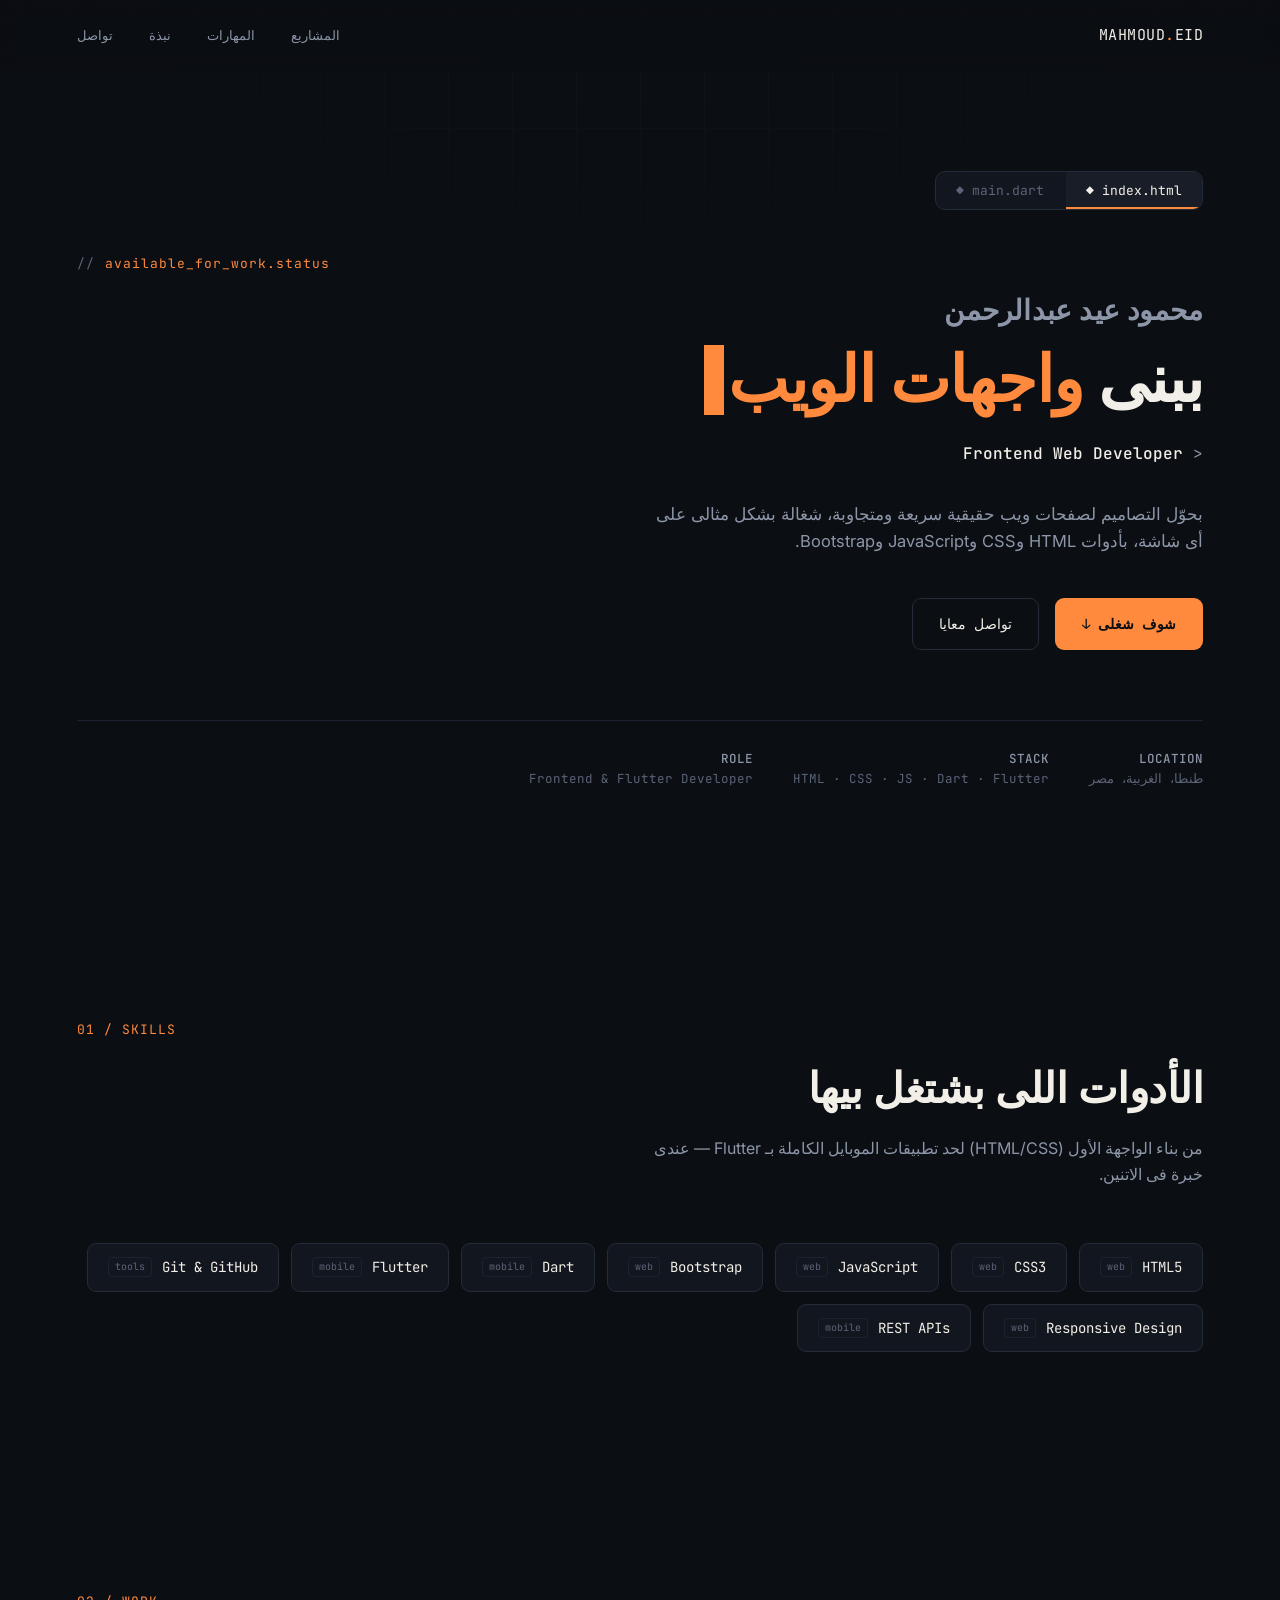
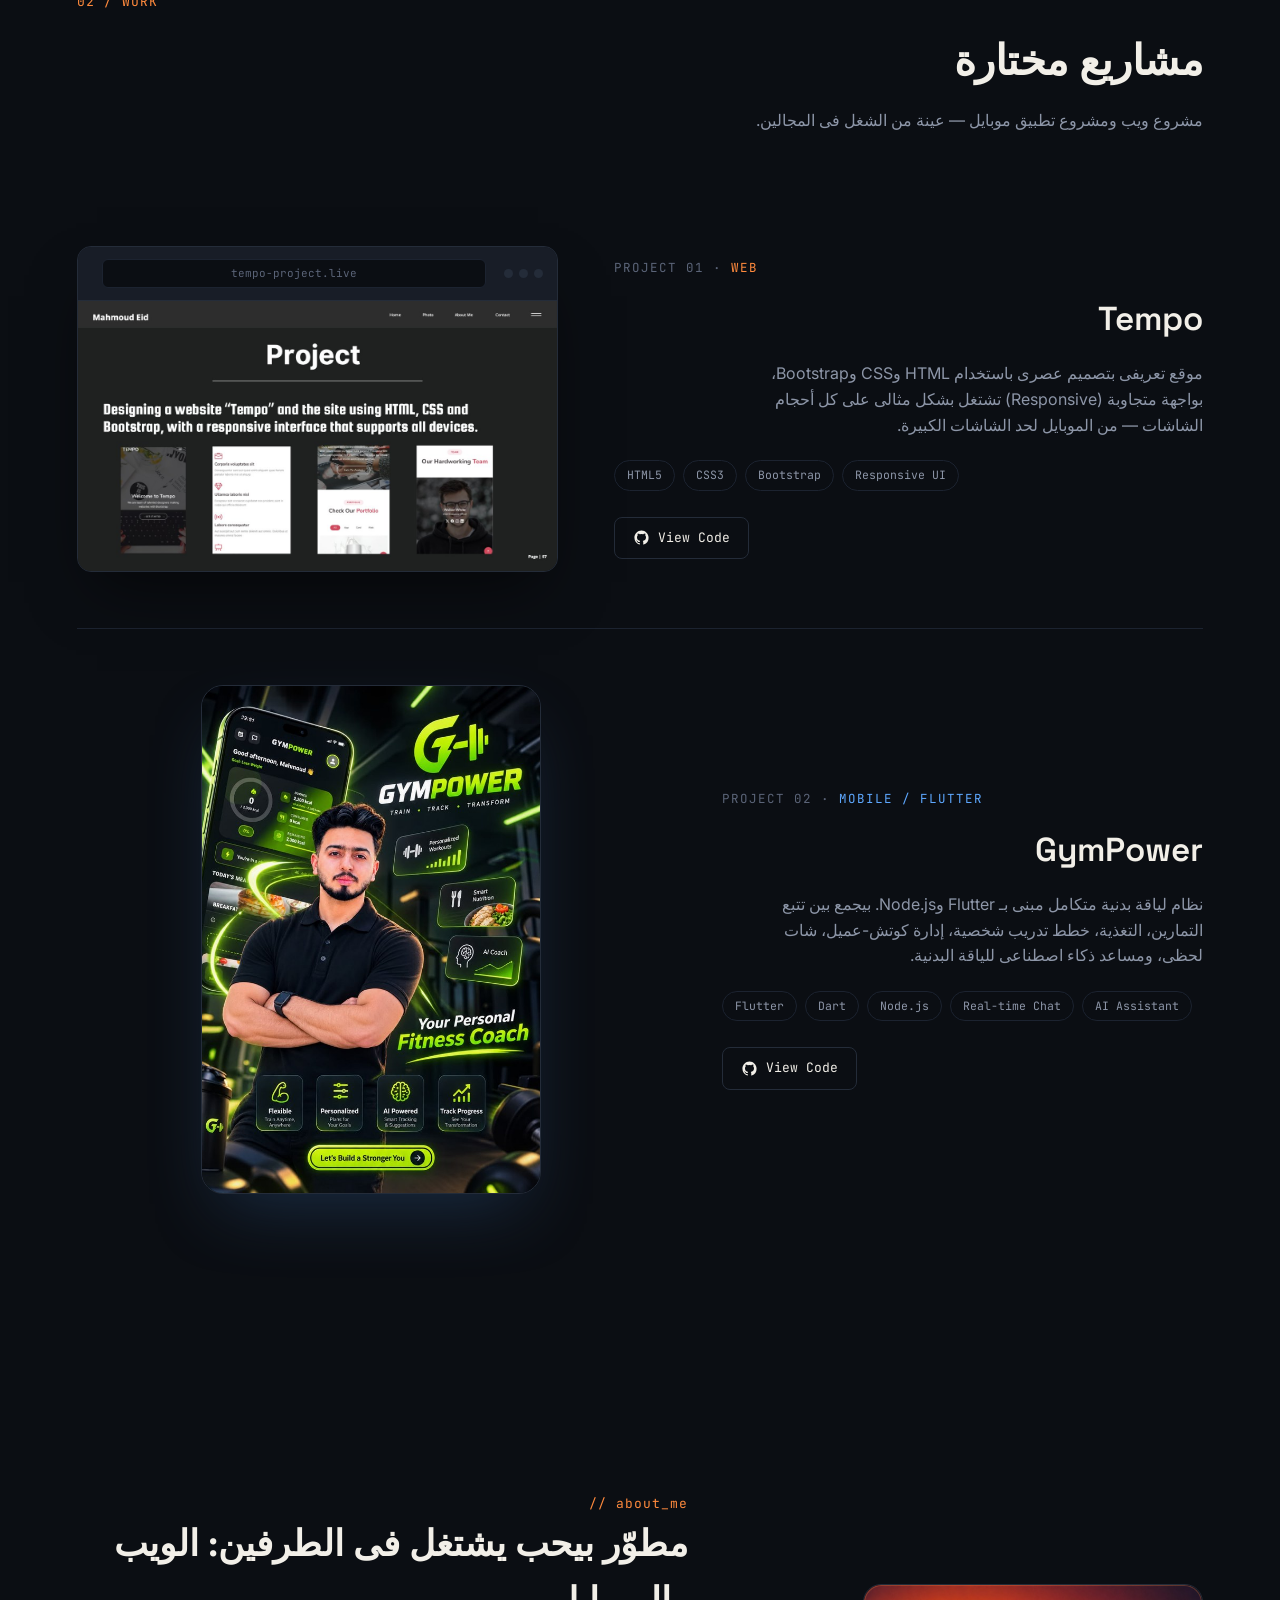
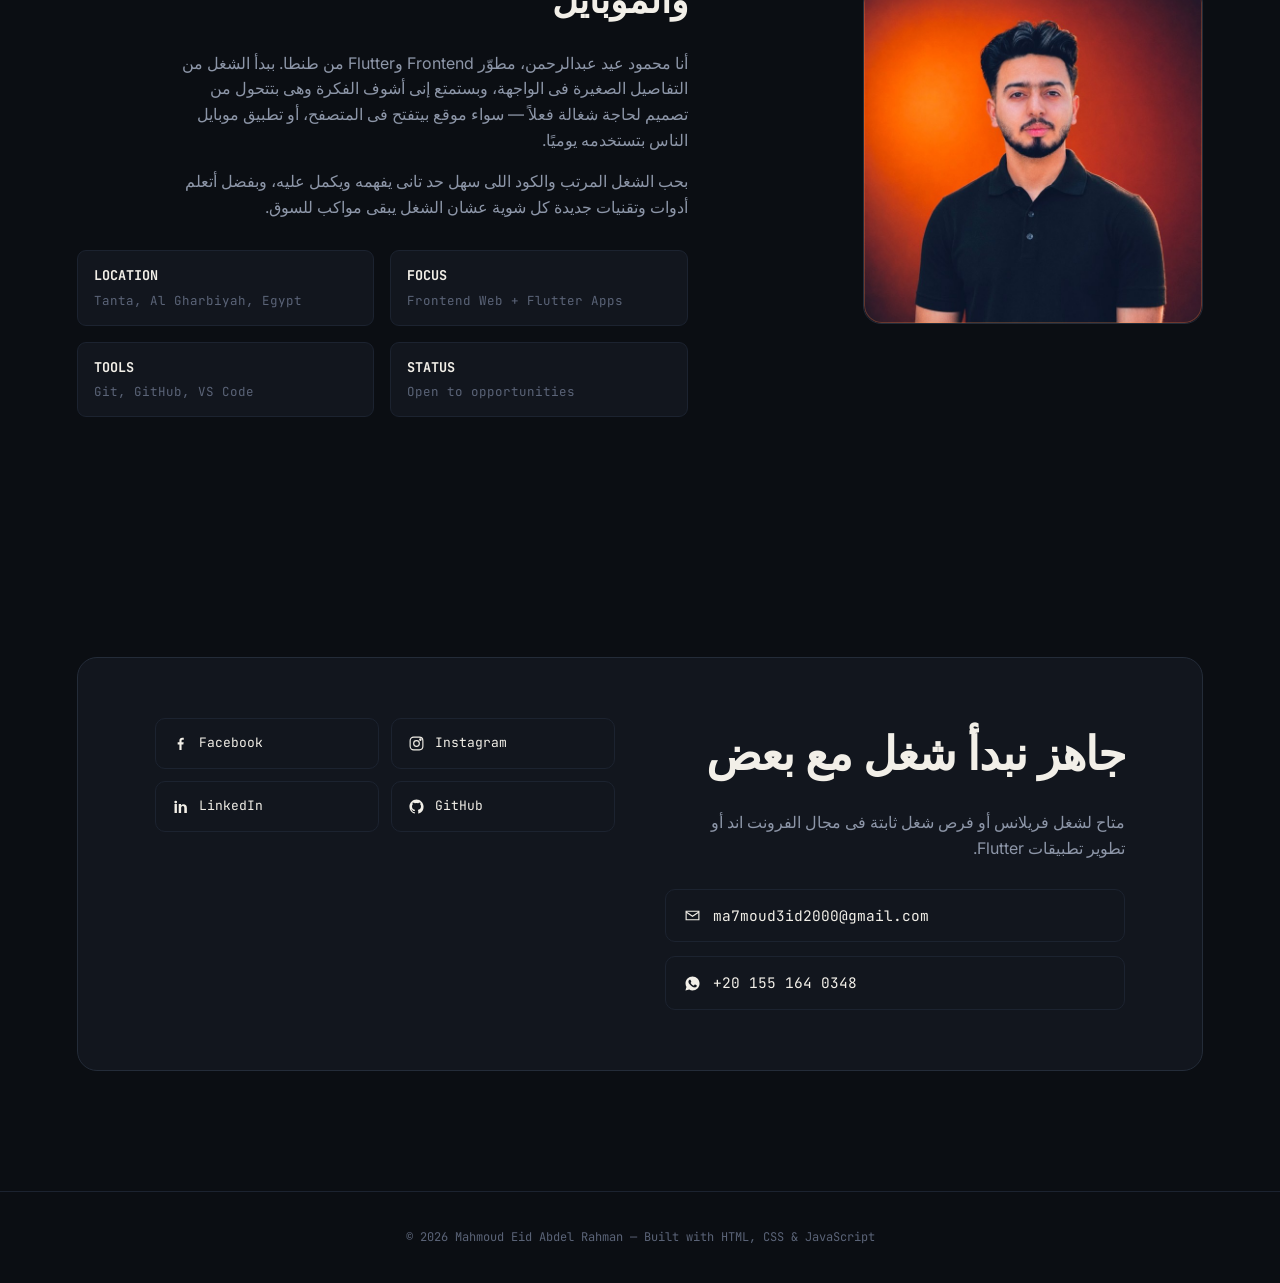
==== index.html @ fbfcdfe1 "Add files via upload" ====
<!DOCTYPE html>
<html lang="ar" dir="rtl">
<head>
<meta charset="UTF-8">
<meta name="viewport" content="width=device-width, initial-scale=1.0">
<title>Mahmoud Eid — Frontend &amp; Flutter Developer</title>
<meta name="description" content="Mahmoud Eid Abdel Rahman — Frontend Web Developer &amp; Flutter App Developer portfolio.">
<link rel="preconnect" href="https://fonts.googleapis.com">
<link rel="preconnect" href="https://fonts.gstatic.com" crossorigin>
<link href="https://fonts.googleapis.com/css2?family=Space+Grotesk:wght@500;600;700&family=Inter:wght@400;500;600;700&family=JetBrains+Mono:wght@400;500;600&display=swap" rel="stylesheet">
<style>
  :root{
    --bg:#0b0e13;
    --bg-elevated:#12161e;
    --bg-elevated-2:#181d27;
    --border:#242c39;
    --border-soft:#1c2330;
    --text:#f2efe8;
    --text-muted:#8d96a8;
    --text-dim:#5b6478;
    --amber:#ff8a3d;
    --amber-dim:#c96a30;
    --blue:#5ea8ff;
    --blue-dim:#3f7bc9;
    --font-display:'Space Grotesk', sans-serif;
    --font-body:'Inter', sans-serif;
    --font-mono:'JetBrains Mono', monospace;
    --mode-accent: var(--amber);
    --mode-accent-dim: var(--amber-dim);
  }

  *{margin:0;padding:0;box-sizing:border-box;}
  html{scroll-behavior:smooth;}
  body{
    background:var(--bg);
    color:var(--text);
    font-family:var(--font-body);
    line-height:1.6;
    overflow-x:hidden;
    direction:rtl;
  }
  .en{direction:ltr; unicode-bidi:isolate; font-family:var(--font-mono);}
  ::selection{background:var(--mode-accent); color:#0b0e13;}

  a{color:inherit; text-decoration:none;}
  img{max-width:100%; display:block;}
  section{padding:120px 6vw;}
  .wrap{max-width:1160px; margin:0 auto;}

  /* subtle grid texture */
  body::before{
    content:"";
    position:fixed; inset:0;
    background-image:
      linear-gradient(var(--border-soft) 1px, transparent 1px),
      linear-gradient(90deg, var(--border-soft) 1px, transparent 1px);
    background-size:64px 64px;
    opacity:.35;
    pointer-events:none;
    z-index:0;
    mask-image: radial-gradient(ellipse 80% 60% at 50% 0%, black 0%, transparent 70%);
  }

  /* ---------- NAV ---------- */
  header{
    position:fixed; top:0; left:0; right:0; z-index:100;
    display:flex; align-items:center; justify-content:space-between;
    padding:22px 6vw;
    background:rgba(11,14,19,.7);
    backdrop-filter:blur(10px);
    border-bottom:1px solid transparent;
    transition:border-color .3s ease, background .3s ease;
  }
  header.scrolled{border-color:var(--border); background:rgba(11,14,19,.92);}
  .logo{
    font-family:var(--font-mono);
    font-size:15px; letter-spacing:.5px;
    display:flex; align-items:center; gap:8px;
  }
  .logo .dot{color:var(--mode-accent); transition:color .4s ease;}
  nav ul{list-style:none; display:flex; gap:36px;}
  nav a{
    font-family:var(--font-mono); font-size:13px; color:var(--text-muted);
    position:relative; padding-bottom:4px; transition:color .25s ease;
  }
  nav a:hover{color:var(--text);}
  nav a::after{
    content:""; position:absolute; right:0; bottom:0; height:1px; width:0;
    background:var(--mode-accent); transition:width .3s ease;
  }
  nav a:hover::after{width:100%;}
  .nav-toggle{display:none;}

  /* ---------- HERO ---------- */
  .hero{
    position:relative; z-index:1;
    min-height:100vh;
    display:flex; flex-direction:column; justify-content:center;
    padding:140px 6vw 80px;
  }
  .hero-inner{max-width:1160px; margin:0 auto; width:100%;}

  .tabs{
    display:inline-flex; gap:2px; margin-bottom:44px;
    border:1px solid var(--border); border-radius:10px; overflow:hidden;
    background:var(--bg-elevated);
  }
  .tab{
    font-family:var(--font-mono); font-size:13px;
    padding:10px 20px; cursor:pointer; color:var(--text-dim);
    background:transparent; border:none; transition:all .3s ease;
    display:flex; align-items:center; gap:8px;
  }
  .tab .ext{opacity:.6;}
  .tab.active{color:var(--text); background:var(--bg-elevated-2);}
  .tab.active[data-mode="web"]{box-shadow:inset 0 -2px 0 var(--amber);}
  .tab.active[data-mode="flutter"]{box-shadow:inset 0 -2px 0 var(--blue);}

  .eyebrow{
    font-family:var(--font-mono); font-size:13px; color:var(--mode-accent);
    letter-spacing:1px; margin-bottom:18px; display:flex; align-items:center; gap:10px;
    transition:color .4s ease;
  }
  .eyebrow::before{content:"//"; color:var(--text-dim);}

  h1{
    font-family:var(--font-display);
    font-size:clamp(20px, 2.6vw, 28px);
    font-weight:600;
    line-height:1.3;
    letter-spacing:.2px;
    color:var(--text-muted);
    margin-bottom:16px;
  }
  h1 .accent{color:var(--mode-accent); transition:color .4s ease;}
  .hero-tagline{
    font-family:var(--font-display);
    font-size:clamp(32px, 5.2vw, 64px);
    font-weight:700;
    line-height:1.1;
    letter-spacing:-1px;
    color:var(--text);
    margin-bottom:26px;
  }
  .hero-tagline .accent{color:var(--mode-accent); transition:color .4s ease;}
  .cursor{
    display:inline-block; width:.5ch; background:var(--mode-accent);
    animation:blink 1s steps(1) infinite; margin-inline-start:4px;
    transition:background .4s ease;
  }
  @keyframes blink{50%{opacity:0;}}

  .hero-role{
    font-family:var(--font-mono); font-size:16px; color:var(--text-muted);
    margin-bottom:34px; min-height:26px;
  }
  .hero-role .val{color:var(--text); font-weight:500;}

  .hero-desc{
    max-width:560px; color:var(--text-muted); font-size:16.5px; margin-bottom:44px;
  }

  .btn-row{display:flex; gap:16px; flex-wrap:wrap; margin-bottom:70px;}
  .btn{
    font-family:var(--font-mono); font-size:14px;
    padding:14px 26px; border-radius:9px;
    display:inline-flex; align-items:center; gap:10px;
    transition:all .25s ease; border:1px solid transparent;
  }
  .btn-primary{background:var(--mode-accent); color:#0b0e13; font-weight:600;}
  .btn-primary:hover{filter:brightness(1.12); transform:translateY(-2px);}
  .btn-ghost{border-color:var(--border); color:var(--text);}
  .btn-ghost:hover{border-color:var(--mode-accent); color:var(--mode-accent); transform:translateY(-2px);}

  .hero-meta{
    display:flex; gap:40px; flex-wrap:wrap;
    padding-top:28px; border-top:1px solid var(--border-soft);
    font-family:var(--font-mono); font-size:12.5px; color:var(--text-dim);
  }
  .hero-meta b{color:var(--text-muted); font-weight:500;}

  /* ---------- SECTION LABELS ---------- */
  .section-head{margin-bottom:56px; position:relative; z-index:1;}
  .section-tag{
    font-family:var(--font-mono); font-size:13px; color:var(--mode-accent);
    letter-spacing:1px; margin-bottom:14px; display:block; transition:color .4s ease;
  }
  .section-title{
    font-family:var(--font-display); font-weight:700;
    font-size:clamp(28px,3.6vw,42px); letter-spacing:-.5px;
  }
  .section-sub{color:var(--text-muted); margin-top:14px; max-width:560px;}

  /* ---------- SKILLS ---------- */
  .skills{position:relative; z-index:1;}
  .skills-grid{
    display:flex; flex-wrap:wrap; gap:12px;
  }
  .chip{
    font-family:var(--font-mono); font-size:14px;
    padding:12px 20px; border:1px solid var(--border); border-radius:9px;
    background:var(--bg-elevated);
    display:flex; align-items:center; gap:10px;
    transition:all .25s ease;
  }
  .chip:hover{border-color:var(--mode-accent); transform:translateY(-3px); background:var(--bg-elevated-2);}
  .chip .tag{
    font-size:10px; color:var(--text-dim); border:1px solid var(--border-soft);
    border-radius:4px; padding:1px 6px;
  }

  /* ---------- PROJECTS ---------- */
  .projects{position:relative; z-index:1;}
  .project{
    display:grid; grid-template-columns:1.1fr .9fr; gap:56px;
    align-items:center;
    padding:56px 0; border-bottom:1px solid var(--border-soft);
  }
  .project:last-child{border-bottom:none;}
  .project.reverse{grid-template-columns:.9fr 1.1fr;}
  .project.reverse .project-media{order:2;}
  .project.reverse .project-info{order:1;}

  .project-info .kicker{
    font-family:var(--font-mono); font-size:12.5px; letter-spacing:1px;
    color:var(--text-dim); margin-bottom:14px; display:block;
  }
  .project-info .kicker .k-accent{color:var(--proj-accent);}
  .project-info h3{
    font-family:var(--font-display); font-size:clamp(24px,2.6vw,34px);
    margin-bottom:16px; font-weight:600;
  }
  .project-info p{color:var(--text-muted); margin-bottom:22px; max-width:460px;}
  .stack{display:flex; flex-wrap:wrap; gap:8px; margin-bottom:26px;}
  .stack span{
    font-family:var(--font-mono); font-size:11.5px; color:var(--text-muted);
    border:1px solid var(--border-soft); border-radius:20px; padding:5px 12px;
  }
  .project-links{display:flex; gap:14px;}
  .project-links a{
    font-family:var(--font-mono); font-size:13px;
    display:flex; align-items:center; gap:8px;
    padding:10px 18px; border:1px solid var(--border); border-radius:8px;
    transition:all .25s ease;
  }
  .project-links a:hover{border-color:var(--proj-accent); color:var(--proj-accent); transform:translateY(-2px);}

  .browser-frame{
    border:1px solid var(--border); border-radius:14px; overflow:hidden;
    background:var(--bg-elevated);
    box-shadow:0 30px 60px -20px rgba(0,0,0,.6);
    transition:transform .4s ease;
  }
  .browser-frame:hover{transform:translateY(-6px);}
  .browser-bar{
    display:flex; align-items:center; gap:8px;
    padding:12px 14px; background:var(--bg-elevated-2); border-bottom:1px solid var(--border);
  }
  .browser-dots{display:flex; gap:6px;}
  .browser-dots span{width:9px; height:9px; border-radius:50%; background:var(--border);}
  .browser-url{
    flex:1; margin:0 10px; background:var(--bg); border:1px solid var(--border-soft);
    border-radius:6px; padding:5px 12px; font-family:var(--font-mono); font-size:11px;
    color:var(--text-dim); text-align:center;
    direction:ltr;
  }
  .browser-frame img{width:100%; display:block;}

  .phone-showcase{
    display:flex; justify-content:center;
  }
  .phone-showcase img{
    border-radius:22px;
    max-width:340px;
    box-shadow:0 30px 70px -20px rgba(94,168,255,.25), 0 30px 60px -20px rgba(0,0,0,.6);
    transition:transform .4s ease;
    border:1px solid var(--border);
  }
  .phone-showcase img:hover{transform:translateY(-6px);}

  /* ---------- ABOUT ---------- */
  .about{position:relative; z-index:1;}
  .about-grid{
    display:grid; grid-template-columns:.85fr 1.15fr; gap:64px; align-items:center;
  }
  .about-photo{
    position:relative; width:100%; max-width:340px;
    aspect-ratio:1/1; border-radius:18px; overflow:hidden;
    border:1px solid var(--border);
  }
  .about-photo img{width:100%; height:100%; object-fit:cover;}
  .about-photo::after{
    content:""; position:absolute; inset:0; border-radius:18px;
    box-shadow:inset 0 0 0 1px rgba(255,138,61,.25);
  }
  .about-photo .ring{
    position:absolute; top:-16px; right:-16px; width:70px; height:70px;
    border:1px solid var(--amber); border-radius:50%; opacity:.5;
  }
  .about-text .greeting{
    font-family:var(--font-mono); color:var(--amber); font-size:13px; margin-bottom:14px; letter-spacing:1px;
  }
  .about-text h2{
    font-family:var(--font-display); font-size:clamp(26px,3vw,36px); margin-bottom:20px; font-weight:600;
  }
  .about-text p{color:var(--text-muted); margin-bottom:16px; max-width:520px;}
  .about-facts{
    margin-top:30px; display:grid; grid-template-columns:1fr 1fr; gap:16px;
    font-family:var(--font-mono); font-size:12.5px;
  }
  .about-facts div{
    border:1px solid var(--border-soft); border-radius:9px; padding:14px 16px;
    background:var(--bg-elevated);
  }
  .about-facts b{display:block; color:var(--text); font-size:13.5px; margin-bottom:4px;}
  .about-facts span{color:var(--text-dim);}

  /* ---------- CONTACT ---------- */
  .contact{position:relative; z-index:1;}
  .contact-card{
    border:1px solid var(--border); border-radius:20px;
    background:var(--bg-elevated);
    padding:60px 6vw;
    display:grid; grid-template-columns:1fr 1fr; gap:50px;
  }
  .contact-left h2{
    font-family:var(--font-display); font-size:clamp(30px,4vw,46px); font-weight:700;
    margin-bottom:18px; letter-spacing:-1px;
  }
  .contact-left p{color:var(--text-muted); max-width:420px; margin-bottom:28px;}
  .contact-direct{display:flex; flex-direction:column; gap:14px;}
  .contact-direct a{
    display:flex; align-items:center; gap:12px;
    font-family:var(--font-mono); font-size:14.5px;
    padding:14px 18px; border:1px solid var(--border-soft); border-radius:10px;
    transition:all .25s ease;
  }
  .contact-direct a:hover{border-color:var(--amber); color:var(--amber); background:var(--bg-elevated-2);}

  .contact-right{display:flex; flex-direction:column; gap:12px;}
  .social-row{display:grid; grid-template-columns:1fr 1fr; gap:12px;}
  .social-btn{
    display:flex; align-items:center; gap:10px;
    padding:14px 16px; border:1px solid var(--border-soft); border-radius:10px;
    font-family:var(--font-mono); font-size:13px;
    transition:all .25s ease;
  }
  .social-btn:hover{transform:translateY(-3px); border-color:var(--text-muted);}
  footer{
    padding:36px 6vw; text-align:center;
    font-family:var(--font-mono); font-size:12px; color:var(--text-dim);
    border-top:1px solid var(--border-soft); position:relative; z-index:1;
  }
  footer .en{color:var(--text-dim);}

  /* reveal animation */
  .reveal{opacity:0; transform:translateY(28px); transition:opacity .7s ease, transform .7s ease;}
  .reveal.in{opacity:1; transform:translateY(0);}

  svg.icon{width:17px; height:17px; flex-shrink:0;}

  /* ---------- RESPONSIVE ---------- */
  @media (max-width: 900px){
    nav ul{display:none;}
    .about-grid{grid-template-columns:1fr;}
    .project{grid-template-columns:1fr !important;}
    .project.reverse .project-media{order:1;}
    .project.reverse .project-info{order:2;}
    .contact-card{grid-template-columns:1fr;}
    section{padding:90px 6vw;}
  }
  @media (max-width: 520px){
    .hero-meta{gap:22px;}
    .about-facts{grid-template-columns:1fr;}
    .social-row{grid-template-columns:1fr;}
  }

  @media (prefers-reduced-motion: reduce){
    *{animation:none !important; transition:none !important;}
    html{scroll-behavior:auto;}
  }
</style>
</head>
<body>

<header id="siteHeader">
  <div class="logo"><span class="en">MAHMOUD<span class="dot">.</span>EID</span></div>
  <nav>
    <ul>
      <li><a href="#work">المشاريع</a></li>
      <li><a href="#skills">المهارات</a></li>
      <li><a href="#about">نبذة</a></li>
      <li><a href="#contact">تواصل</a></li>
    </ul>
  </nav>
</header>

<section class="hero">
  <div class="hero-inner">
    <div class="tabs">
      <button class="tab active" data-mode="web" id="tabWeb"><span class="en">◆ index.html</span></button>
      <button class="tab" data-mode="flutter" id="tabFlutter"><span class="en">◆ main.dart</span></button>
    </div>

    <span class="eyebrow en" id="eyebrowText">available_for_work.status</span>

    <h1>محمود عيد عبدالرحمن</h1>

    <div class="hero-tagline">
      ببنى <span class="accent" id="heroAccent">واجهات الويب</span><span class="cursor">&nbsp;</span>
    </div>

    <div class="hero-role">
      <span class="en">&gt;</span> <span class="val" id="roleText">Frontend Web Developer</span>
    </div>

    <p class="hero-desc" id="heroDesc">
      بحوّل التصاميم لصفحات ويب حقيقية سريعة ومتجاوبة، شغالة بشكل مثالى على أى شاشة، بأدوات HTML وCSS وJavaScript وBootstrap.
    </p>

    <div class="btn-row">
      <a href="#work" class="btn btn-primary">شوف شغلى ↓</a>
      <a href="#contact" class="btn btn-ghost">تواصل معايا</a>
    </div>

    <div class="hero-meta">
      <div><b class="en">LOCATION</b><br>طنطا، الغربية، مصر</div>
      <div><b class="en">STACK</b><br><span class="en">HTML · CSS · JS · Dart · Flutter</span></div>
      <div><b class="en">ROLE</b><br>Frontend &amp; Flutter Developer</div>
    </div>
  </div>
</section>

<section id="skills" class="skills reveal">
  <div class="wrap">
    <div class="section-head">
      <span class="section-tag en">01 / SKILLS</span>
      <h2 class="section-title">الأدوات اللى بشتغل بيها</h2>
      <p class="section-sub">من بناء الواجهة الأول (HTML/CSS) لحد تطبيقات الموبايل الكاملة بـ Flutter — عندى خبرة فى الاتنين.</p>
    </div>
    <div class="skills-grid">
      <div class="chip"><span class="en">HTML5</span><span class="tag">web</span></div>
      <div class="chip"><span class="en">CSS3</span><span class="tag">web</span></div>
      <div class="chip"><span class="en">JavaScript</span><span class="tag">web</span></div>
      <div class="chip"><span class="en">Bootstrap</span><span class="tag">web</span></div>
      <div class="chip"><span class="en">Dart</span><span class="tag">mobile</span></div>
      <div class="chip"><span class="en">Flutter</span><span class="tag">mobile</span></div>
      <div class="chip"><span class="en">Git &amp; GitHub</span><span class="tag">tools</span></div>
      <div class="chip"><span class="en">Responsive Design</span><span class="tag">web</span></div>
      <div class="chip"><span class="en">REST APIs</span><span class="tag">mobile</span></div>
    </div>
  </div>
</section>

<section id="work" class="projects reveal">
  <div class="wrap">
    <div class="section-head">
      <span class="section-tag en">02 / WORK</span>
      <h2 class="section-title">مشاريع مختارة</h2>
      <p class="section-sub">مشروع ويب ومشروع تطبيق موبايل — عينة من الشغل فى المجالين.</p>
    </div>

    <div class="project" style="--proj-accent:var(--amber);">
      <div class="project-info">
        <span class="kicker en">PROJECT 01 · <span class="k-accent">WEB</span></span>
        <h3>Tempo</h3>
        <p>موقع تعريفى بتصميم عصرى باستخدام HTML وCSS وBootstrap، بواجهة متجاوبة (Responsive) تشتغل بشكل مثالى على كل أحجام الشاشات — من الموبايل لحد الشاشات الكبيرة.</p>
        <div class="stack en">
          <span>HTML5</span><span>CSS3</span><span>Bootstrap</span><span>Responsive UI</span>
        </div>
        <div class="project-links en">
          <a href="https://github.com/ma7moud3id/Tempo-Project" target="_blank" rel="noopener">
            <svg class="icon" viewBox="0 0 24 24" fill="currentColor"><path d="M12 2C6.48 2 2 6.58 2 12.25c0 4.53 2.87 8.37 6.84 9.73.5.1.68-.22.68-.49 0-.24-.01-.87-.01-1.71-2.78.62-3.37-1.36-3.37-1.36-.45-1.18-1.11-1.5-1.11-1.5-.91-.64.07-.63.07-.63 1 .07 1.53 1.05 1.53 1.05.89 1.56 2.34 1.11 2.91.85.09-.66.35-1.11.63-1.36-2.22-.26-4.56-1.14-4.56-5.06 0-1.12.39-2.03 1.03-2.75-.1-.26-.45-1.31.1-2.74 0 0 .84-.28 2.75 1.05a9.28 9.28 0 0 1 5 0c1.91-1.33 2.75-1.05 2.75-1.05.55 1.43.2 2.48.1 2.74.64.72 1.03 1.63 1.03 2.75 0 3.93-2.34 4.79-4.57 5.05.36.32.68.94.68 1.9 0 1.37-.01 2.48-.01 2.81 0 .27.18.6.69.49A10.26 10.26 0 0 0 22 12.25C22 6.58 17.52 2 12 2z"/></svg>
            View Code
          </a>
        </div>
      </div>
      <div class="project-media">
        <div class="browser-frame">
          <div class="browser-bar">
            <div class="browser-dots"><span></span><span></span><span></span></div>
            <div class="browser-url en">tempo-project.live</div>
          </div>
          <img src="[data-uri]" alt="Tempo project screenshot" loading="lazy">
        </div>
      </div>
    </div>

    <div class="project reverse" style="--proj-accent:var(--blue);">
      <div class="project-info">
        <span class="kicker en">PROJECT 02 · <span class="k-accent">MOBILE / FLUTTER</span></span>
        <h3>GymPower</h3>
        <p>نظام لياقة بدنية متكامل مبنى بـ Flutter وNode.js. بيجمع بين تتبع التمارين، التغذية، خطط تدريب شخصية، إدارة كوتش-عميل، شات لحظى، ومساعد ذكاء اصطناعى للياقة البدنية.</p>
        <div class="stack en">
          <span>Flutter</span><span>Dart</span><span>Node.js</span><span>Real-time Chat</span><span>AI Assistant</span>
        </div>
        <div class="project-links en">
          <a href="https://github.com/ma7moud3id/GymPOWER" target="_blank" rel="noopener">
            <svg class="icon" viewBox="0 0 24 24" fill="currentColor"><path d="M12 2C6.48 2 2 6.58 2 12.25c0 4.53 2.87 8.37 6.84 9.73.5.1.68-.22.68-.49 0-.24-.01-.87-.01-1.71-2.78.62-3.37-1.36-3.37-1.36-.45-1.18-1.11-1.5-1.11-1.5-.91-.64.07-.63.07-.63 1 .07 1.53 1.05 1.53 1.05.89 1.56 2.34 1.11 2.91.85.09-.66.35-1.11.63-1.36-2.22-.26-4.56-1.14-4.56-5.06 0-1.12.39-2.03 1.03-2.75-.1-.26-.45-1.31.1-2.74 0 0 .84-.28 2.75 1.05a9.28 9.28 0 0 1 5 0c1.91-1.33 2.75-1.05 2.75-1.05.55 1.43.2 2.48.1 2.74.64.72 1.03 1.63 1.03 2.75 0 3.93-2.34 4.79-4.57 5.05.36.32.68.94.68 1.9 0 1.37-.01 2.48-.01 2.81 0 .27.18.6.69.49A10.26 10.26 0 0 0 22 12.25C22 6.58 17.52 2 12 2z"/></svg>
            View Code
          </a>
        </div>
      </div>
      <div class="project-media">
        <div class="phone-showcase">
          <img src="[data-uri]" alt="GymPower app showcase" loading="lazy">
        </div>
      </div>
    </div>
  </div>
</section>

<section id="about" class="about reveal">
  <div class="wrap">
    <div class="about-grid">
      <div class="about-photo-wrap" style="position:relative;">
        <div class="about-photo">
          <img src="[data-uri]" alt="Mahmoud Eid">
        </div>
        <div class="ring"></div>
      </div>
      <div class="about-text">
        <span class="greeting en">// about_me</span>
        <h2>مطوّر بيحب يشتغل فى الطرفين: الويب والموبايل</h2>
        <p>أنا محمود عيد عبدالرحمن، مطوّر Frontend وFlutter من طنطا. ببدأ الشغل من التفاصيل الصغيرة فى الواجهة، وبستمتع إنى أشوف الفكرة وهى بتتحول من تصميم لحاجة شغالة فعلاً — سواء موقع بيتفتح فى المتصفح، أو تطبيق موبايل الناس بتستخدمه يوميًا.</p>
        <p>بحب الشغل المرتب والكود اللى سهل حد تانى يفهمه ويكمل عليه، وبفضل أتعلم أدوات وتقنيات جديدة كل شوية عشان الشغل يبقى مواكب للسوق.</p>
        <div class="about-facts en">
          <div><b>LOCATION</b><span>Tanta, Al Gharbiyah, Egypt</span></div>
          <div><b>FOCUS</b><span>Frontend Web + Flutter Apps</span></div>
          <div><b>TOOLS</b><span>Git, GitHub, VS Code</span></div>
          <div><b>STATUS</b><span>Open to opportunities</span></div>
        </div>
      </div>
    </div>
  </div>
</section>

<section id="contact" class="contact reveal">
  <div class="wrap">
    <div class="contact-card">
      <div class="contact-left">
        <h2>جاهز نبدأ شغل مع بعض</h2>
        <p>متاح لشغل فريلانس أو فرص شغل ثابتة فى مجال الفرونت اند أو تطوير تطبيقات Flutter.</p>
        <div class="contact-direct en">
          <a href="mailto:ma7moud3id2000@gmail.com">
            <svg class="icon" viewBox="0 0 24 24" fill="none" stroke="currentColor" stroke-width="1.6"><path d="M3 6h18v12H3z"/><path d="M3 7l9 6 9-6"/></svg>
            ma7moud3id2000@gmail.com
          </a>
          <a href="https://wa.me/201551640348" target="_blank" rel="noopener">
            <svg class="icon" viewBox="0 0 24 24" fill="currentColor"><path d="M12.04 2C6.58 2 2.13 6.45 2.13 11.91c0 1.75.46 3.45 1.32 4.95L2 22l5.29-1.39a9.9 9.9 0 0 0 4.75 1.21h.01c5.46 0 9.9-4.45 9.9-9.9C21.96 6.45 17.5 2 12.04 2zm5.8 14.14c-.24.68-1.4 1.3-1.93 1.38-.5.08-1.13.11-1.83-.11-.42-.13-.96-.31-1.65-.6-2.9-1.25-4.8-4.16-4.94-4.36-.14-.19-1.18-1.57-1.18-3 0-1.42.75-2.12 1.02-2.41.27-.29.58-.36.78-.36.19 0 .39 0 .56.01.18.01.42-.07.65.5.24.58.82 2 .89 2.14.07.15.12.32.02.51-.1.19-.15.31-.29.48-.15.17-.31.38-.44.51-.15.15-.3.31-.13.6.17.29.76 1.25 1.63 2.03 1.12 1 2.06 1.31 2.35 1.46.29.15.46.13.63-.08.17-.2.72-.84.91-1.13.19-.29.38-.24.63-.14.26.1 1.65.78 1.93.92.29.14.48.21.55.33.07.12.07.68-.17 1.36z"/></svg>
            +20 155 164 0348
          </a>
        </div>
      </div>
      <div class="contact-right">
        <div class="social-row en">
          <a class="social-btn" href="https://www.facebook.com/share/1BHmpYhKCz/" target="_blank" rel="noopener">
            <svg class="icon" viewBox="0 0 24 24" fill="currentColor"><path d="M13.5 21v-7.5H16l.5-3.2h-3V8.2c0-.93.26-1.56 1.6-1.56H16.6V3.87C16.33 3.83 15.4 3.75 14.3 3.75c-2.27 0-3.82 1.38-3.82 3.92v2.63H8v3.2h2.48V21h3.02z"/></svg>
            Facebook
          </a>
          <a class="social-btn" href="https://www.instagram.com/ma7moud.3id_11" target="_blank" rel="noopener">
            <svg class="icon" viewBox="0 0 24 24" fill="none" stroke="currentColor" stroke-width="1.6"><rect x="3" y="3" width="18" height="18" rx="5"/><circle cx="12" cy="12" r="4"/><circle cx="17.5" cy="6.5" r="1"/></svg>
            Instagram
          </a>
          <a class="social-btn" href="https://www.linkedin.com/in/mahmoud-eid-83ba33358" target="_blank" rel="noopener">
            <svg class="icon" viewBox="0 0 24 24" fill="currentColor"><path d="M6.94 8.5H3.56V21h3.38V8.5zM5.25 3.75a1.96 1.96 0 1 0 0 3.92 1.96 1.96 0 0 0 0-3.92zM21 21v-6.9c0-3.69-1.97-5.4-4.6-5.4a3.97 3.97 0 0 0-3.58 1.97h-.05V8.5H9.5V21h3.38v-6.36c0-1.68.32-3.3 2.4-3.3 2.05 0 2.08 1.92 2.08 3.4V21H21z"/></svg>
            LinkedIn
          </a>
          <a class="social-btn" href="https://github.com/ma7moud3id" target="_blank" rel="noopener">
            <svg class="icon" viewBox="0 0 24 24" fill="currentColor"><path d="M12 2C6.48 2 2 6.58 2 12.25c0 4.53 2.87 8.37 6.84 9.73.5.1.68-.22.68-.49 0-.24-.01-.87-.01-1.71-2.78.62-3.37-1.36-3.37-1.36-.45-1.18-1.11-1.5-1.11-1.5-.91-.64.07-.63.07-.63 1 .07 1.53 1.05 1.53 1.05.89 1.56 2.34 1.11 2.91.85.09-.66.35-1.11.63-1.36-2.22-.26-4.56-1.14-4.56-5.06 0-1.12.39-2.03 1.03-2.75-.1-.26-.45-1.31.1-2.74 0 0 .84-.28 2.75 1.05a9.28 9.28 0 0 1 5 0c1.91-1.33 2.75-1.05 2.75-1.05.55 1.43.2 2.48.1 2.74.64.72 1.03 1.63 1.03 2.75 0 3.93-2.34 4.79-4.57 5.05.36.32.68.94.68 1.9 0 1.37-.01 2.48-.01 2.81 0 .27.18.6.69.49A10.26 10.26 0 0 0 22 12.25C22 6.58 17.52 2 12 2z"/></svg>
            GitHub
          </a>
        </div>
      </div>
    </div>
  </div>
</section>

<footer>
  <span class="en">&copy; 2026 Mahmoud Eid Abdel Rahman — Built with HTML, CSS &amp; JavaScript</span>
</footer>

<script>
  // header scroll state
  const header = document.getElementById('siteHeader');
  window.addEventListener('scroll', () => {
    header.classList.toggle('scrolled', window.scrollY > 20);
  });

  // reveal on scroll
  const revealEls = document.querySelectorAll('.reveal');
  const io = new IntersectionObserver((entries) => {
    entries.forEach(e => { if(e.isIntersecting){ e.target.classList.add('in'); io.unobserve(e.target);} });
  }, {threshold:0.12});
  revealEls.forEach(el => io.observe(el));

  // hero tab switch: web <-> flutter identity
  const root = document.documentElement.style;
  const tabWeb = document.getElementById('tabWeb');
  const tabFlutter = document.getElementById('tabFlutter');
  const heroAccent = document.getElementById('heroAccent');
  const roleText = document.getElementById('roleText');
  const heroDesc = document.getElementById('heroDesc');
  const eyebrowText = document.getElementById('eyebrowText');

  const modes = {
    web: {
      color:'#ff8a3d',
      colorDim:'#c96a30',
      accentWord:'واجهات الويب',
      role:'Frontend Web Developer',
      desc:'بحوّل التصاميم لصفحات ويب حقيقية سريعة ومتجاوبة، شغالة بشكل مثالى على أى شاشة، بأدوات HTML وCSS وJavaScript وBootstrap.',
      eyebrow:'available_for_work.status'
    },
    flutter: {
      color:'#5ea8ff',
      colorDim:'#3f7bc9',
      accentWord:'تطبيقات الموبايل',
      role:'Flutter App Developer',
      desc:'ببنى تطبيقات موبايل كاملة بـ Flutter وDart، من الواجهة ل ربطها بالسيرفر، بأداء سريع وتجربة استخدام سلسة.',
      eyebrow:'flutter_channel.stable'
    }
  };

  function setMode(mode){
    const m = modes[mode];
    document.documentElement.style.setProperty('--mode-accent', m.color);
    document.documentElement.style.setProperty('--mode-accent-dim', m.colorDim);
    heroAccent.textContent = m.accentWord;
    roleText.textContent = m.role;
    heroDesc.textContent = m.desc;
    eyebrowText.textContent = m.eyebrow;
    tabWeb.classList.toggle('active', mode === 'web');
    tabFlutter.classList.toggle('active', mode === 'flutter');
  }

  tabWeb.addEventListener('click', () => setMode('web'));
  tabFlutter.addEventListener('click', () => setMode('flutter'));

  // auto-cycle once on load for a subtle intro (respect reduced motion)
  const prefersReduced = window.matchMedia('(prefers-reduced-motion: reduce)').matches;
  if(!prefersReduced){
    let auto = setTimeout(() => { setMode('flutter'); }, 3200);
    let auto2 = setTimeout(() => { setMode('web'); }, 6200);
    [tabWeb, tabFlutter].forEach(t => t.addEventListener('click', () => { clearTimeout(auto); clearTimeout(auto2); }));
  }
</script>

</body>
</html>
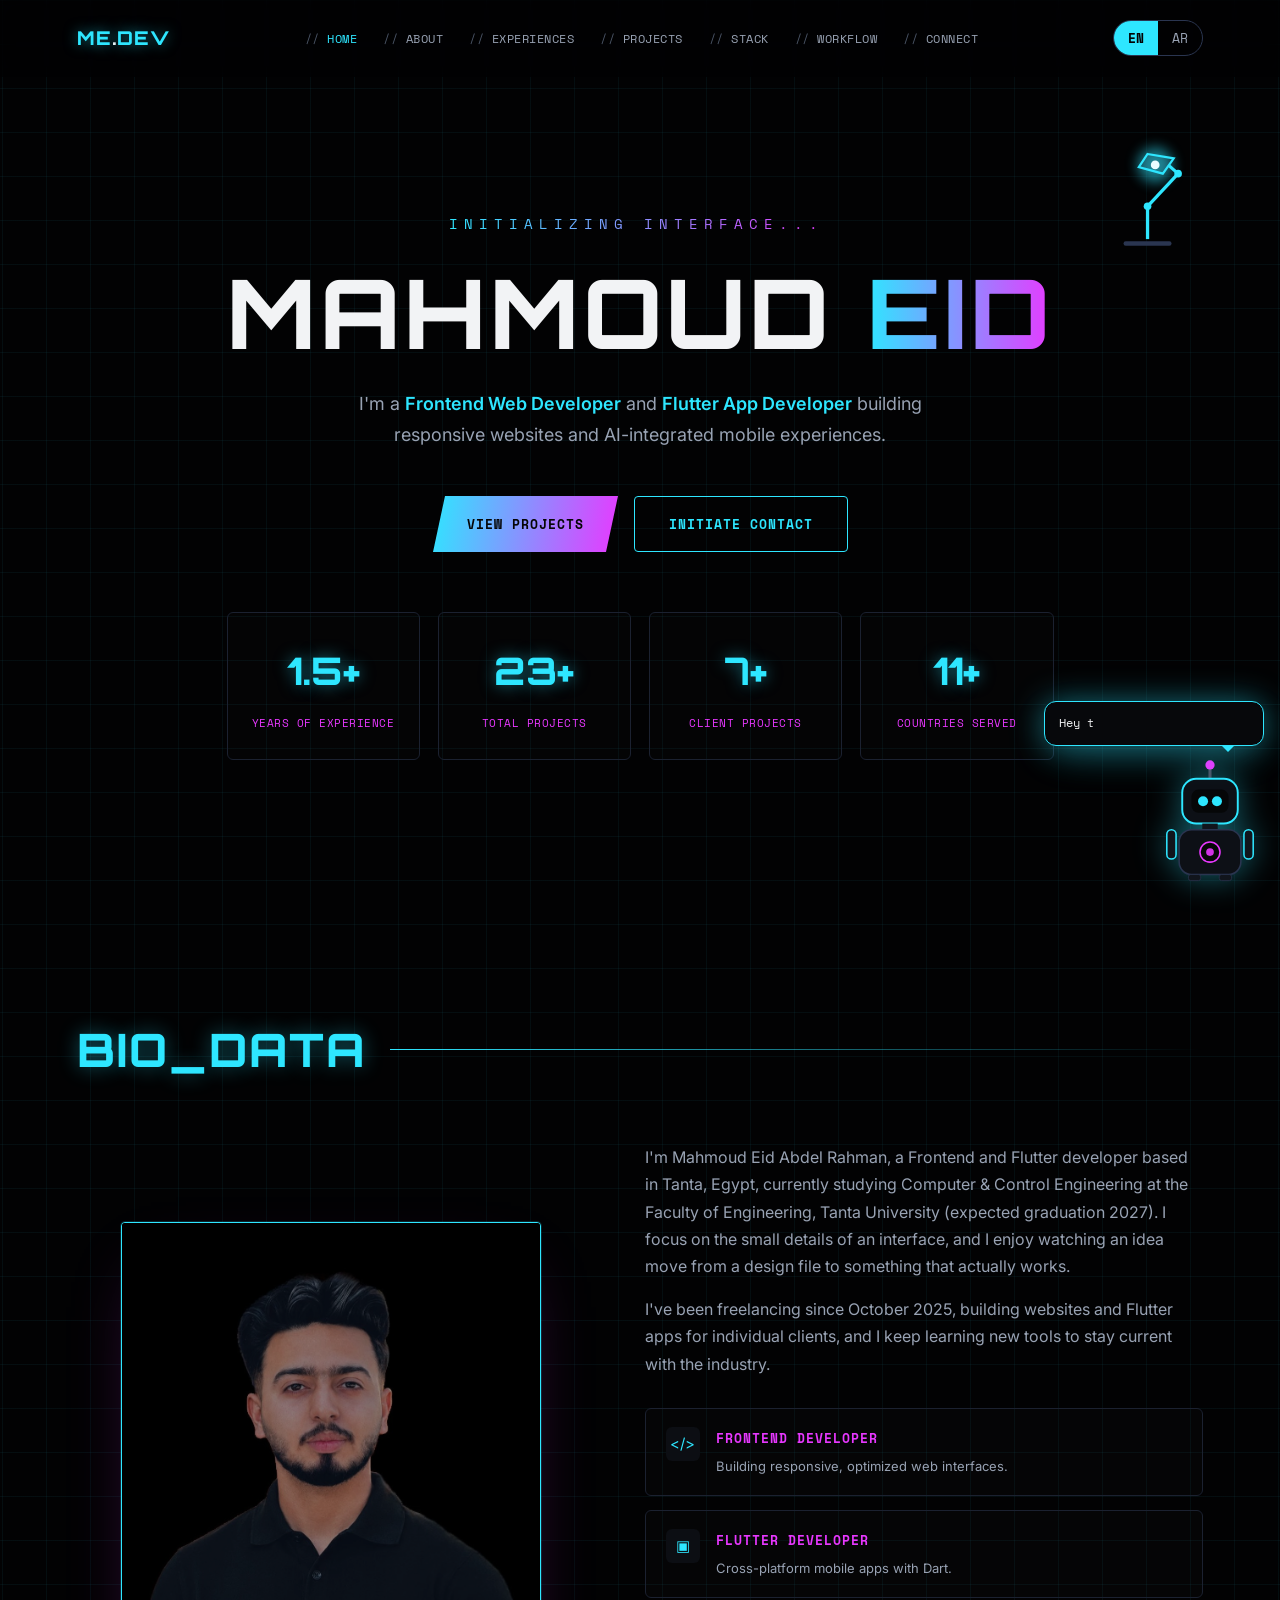
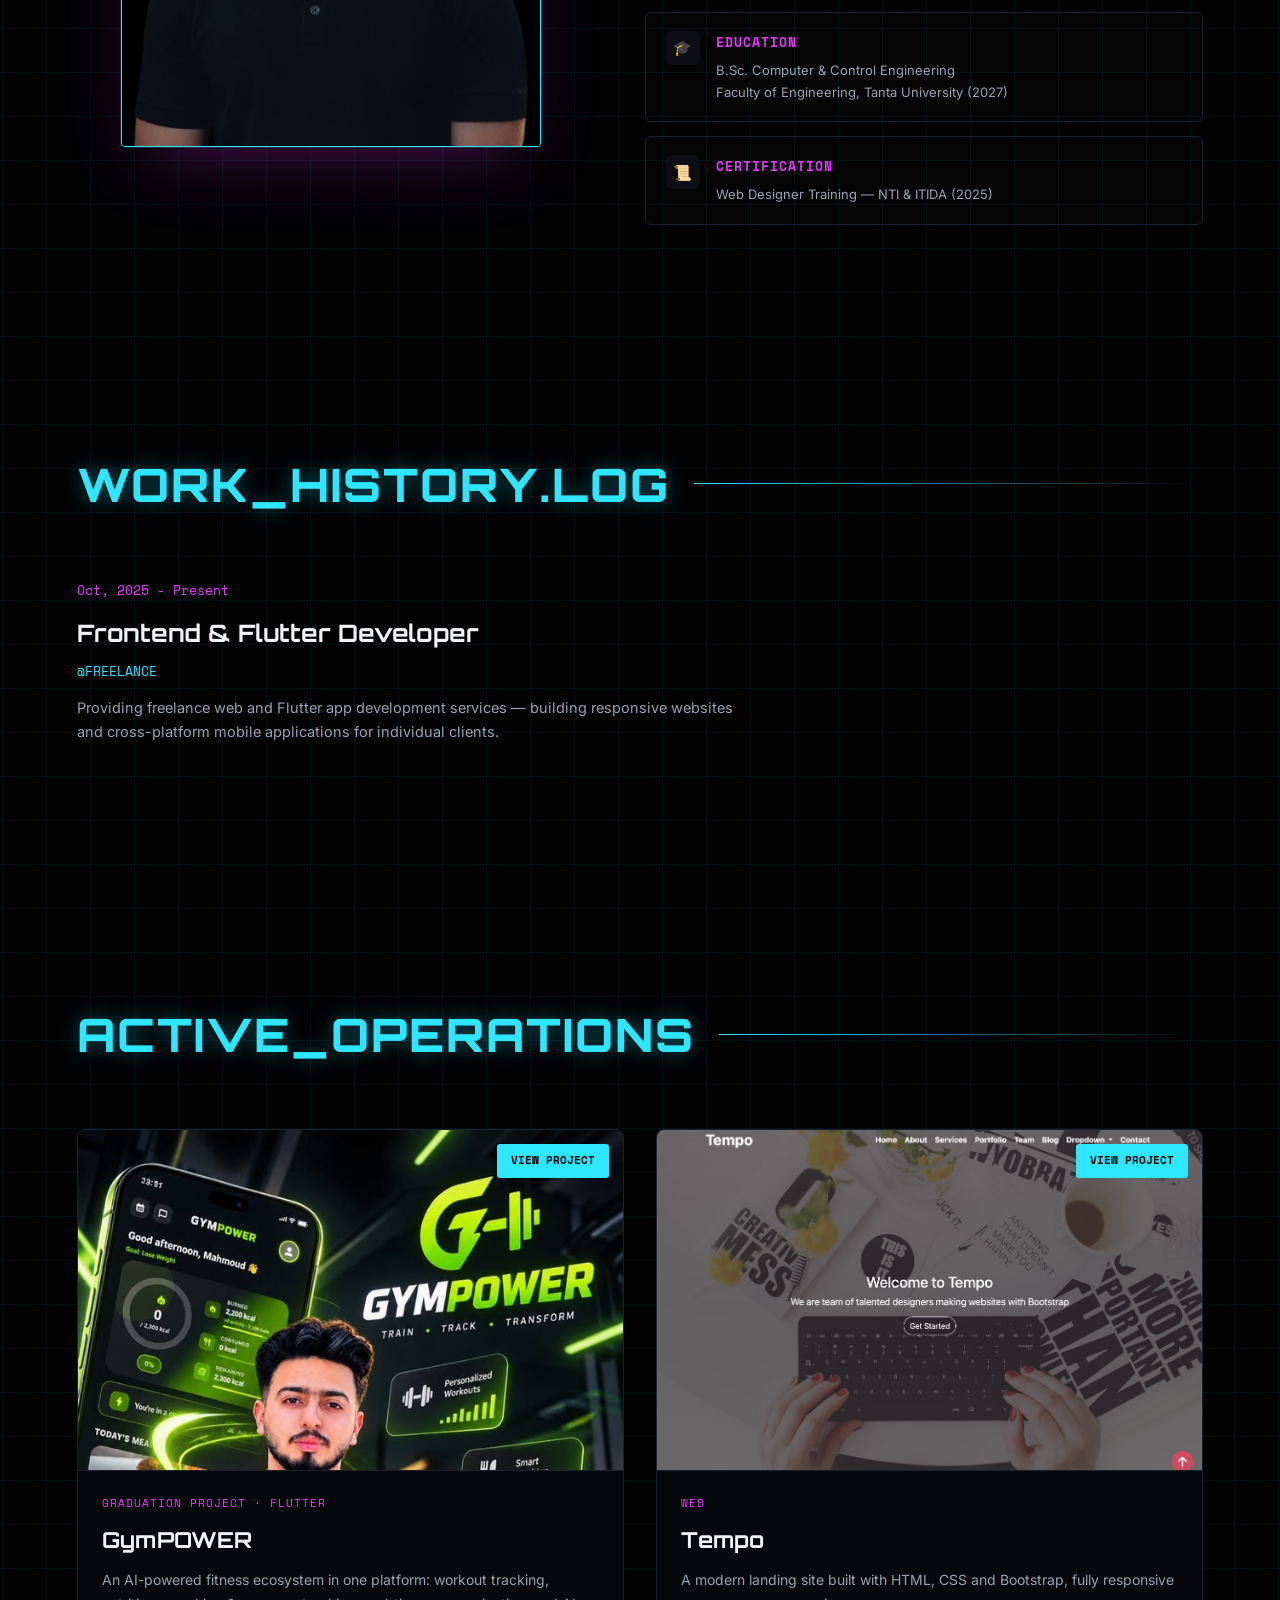
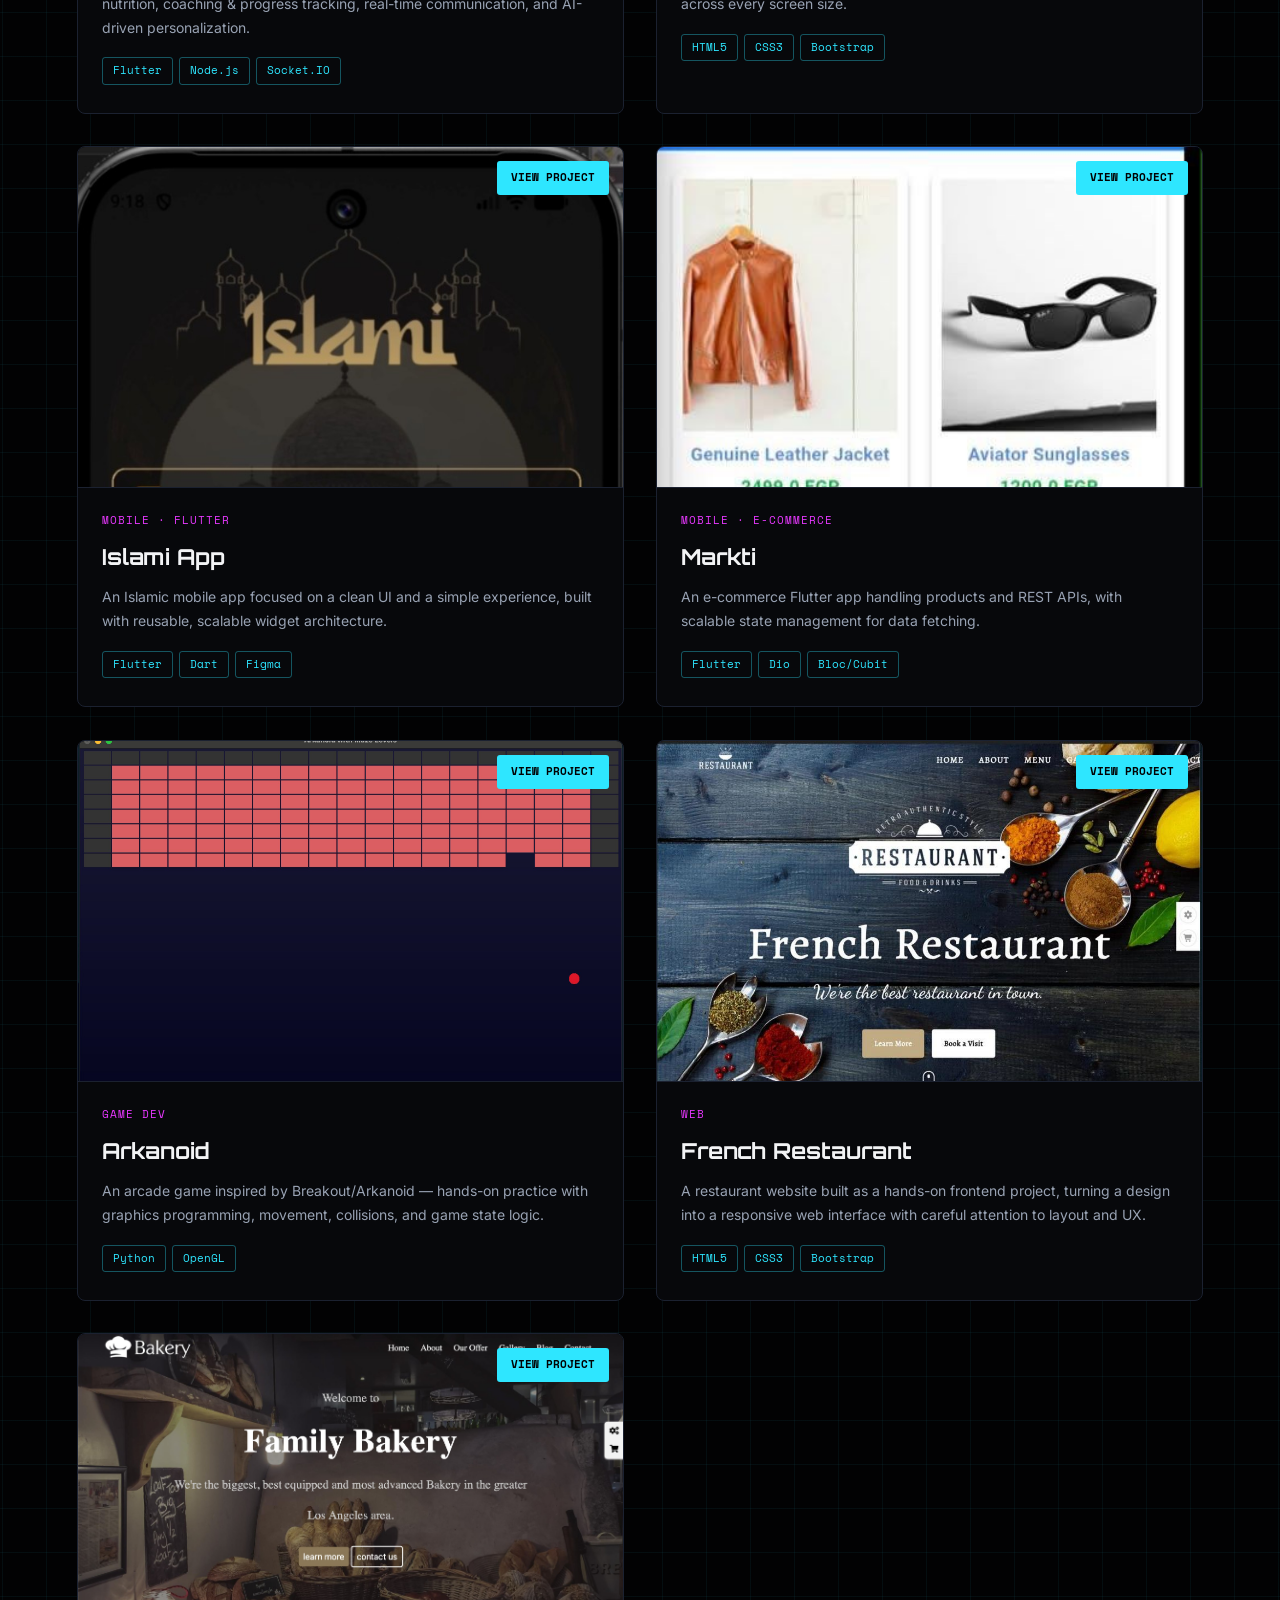
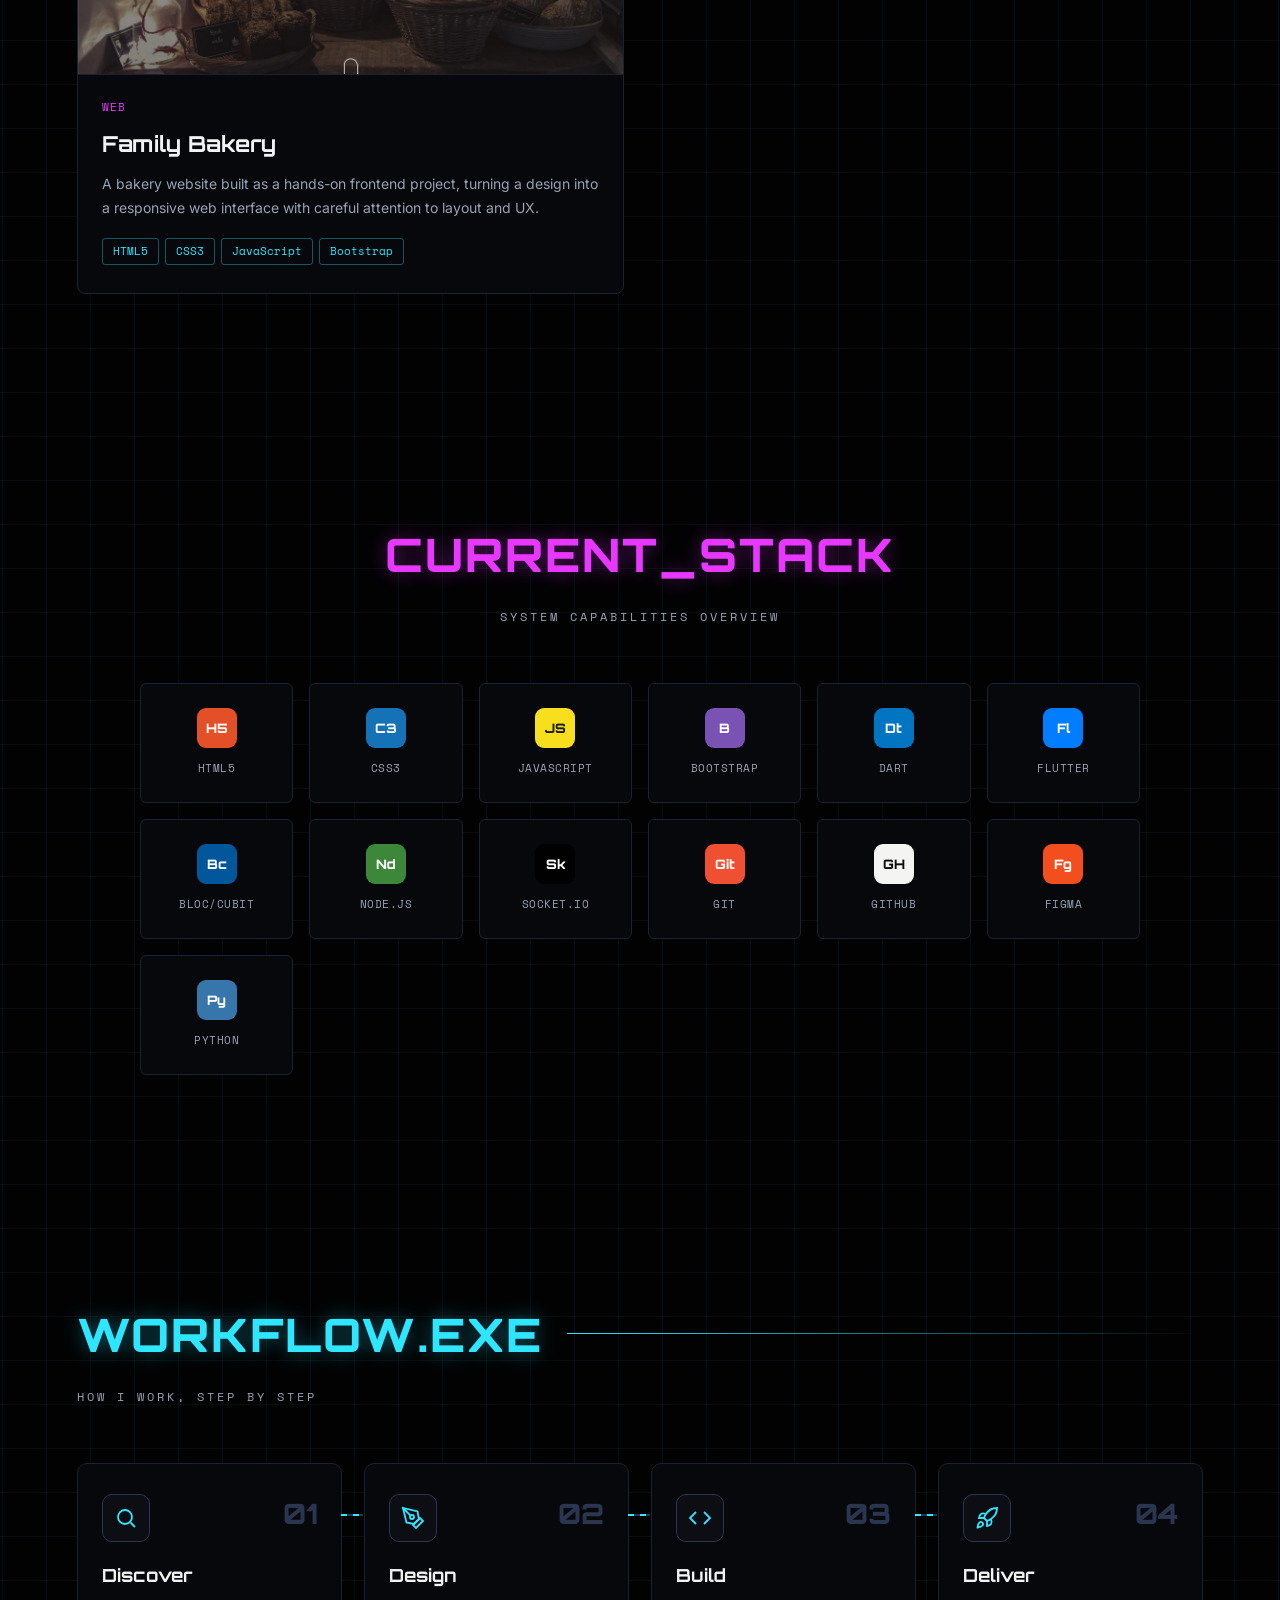
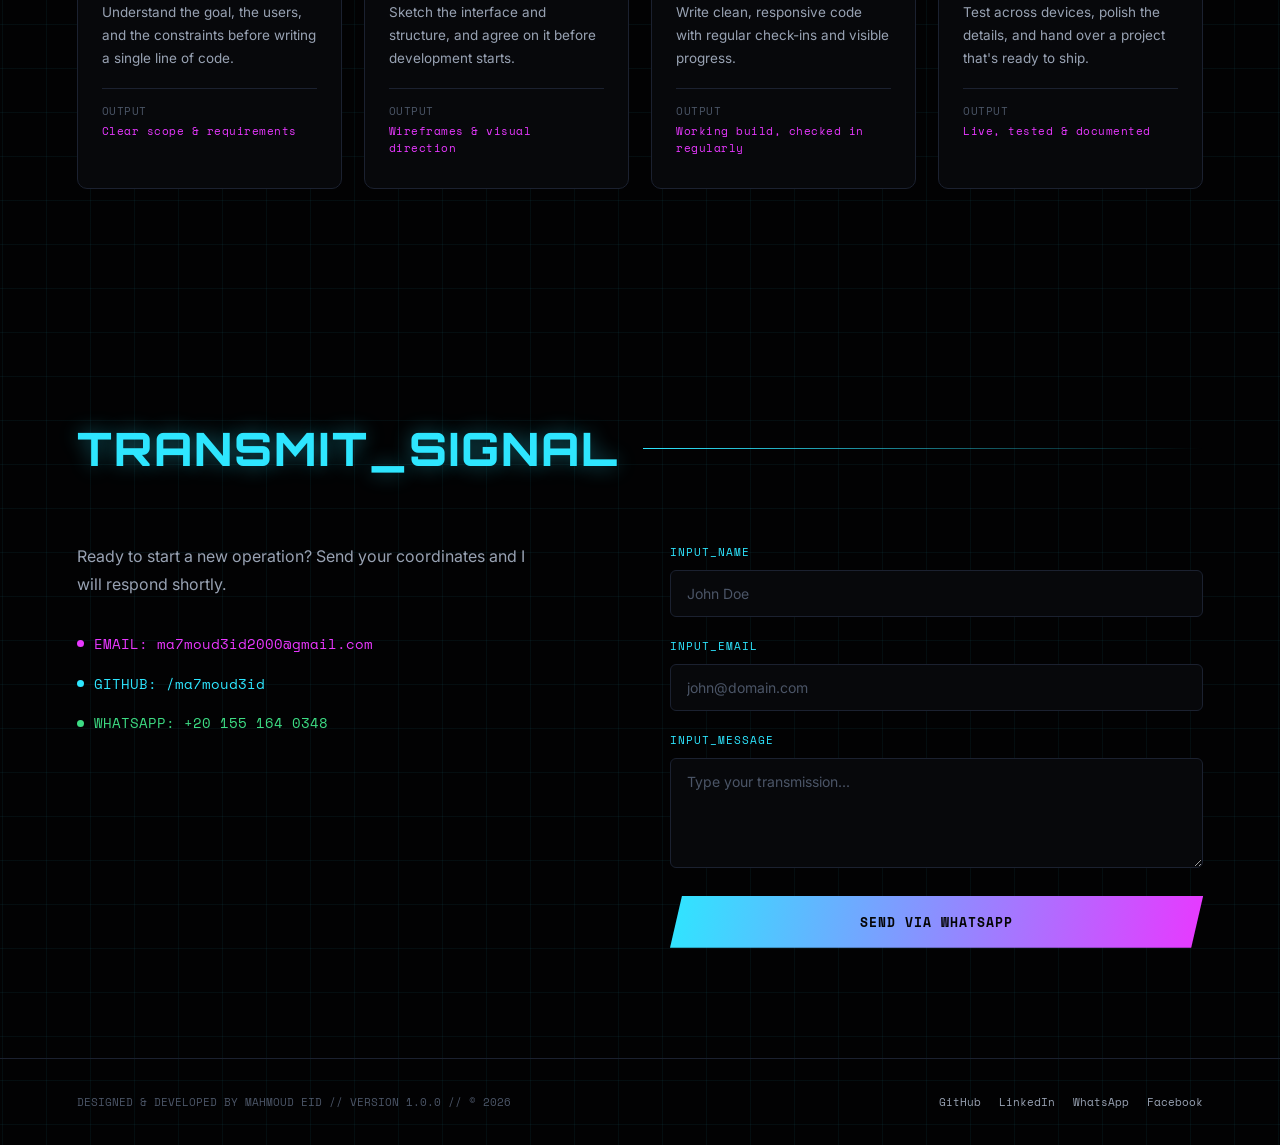
==== commit 1222a241: "Add files via upload" ====
--- a/index.html
+++ b/index.html
@@ -1,649 +1,1091 @@
 <!DOCTYPE html>
-<html lang="ar" dir="rtl">
+<html lang="en" dir="ltr" id="htmlRoot">
 <head>
 <meta charset="UTF-8">
 <meta name="viewport" content="width=device-width, initial-scale=1.0">
-<title>Mahmoud Eid — Frontend &amp; Flutter Developer</title>
-<meta name="description" content="Mahmoud Eid Abdel Rahman — Frontend Web Developer &amp; Flutter App Developer portfolio.">
+<title id="pageTitle">Mahmoud Eid | Frontend & Flutter Developer</title>
+<meta name="description" content="Mahmoud Eid Abdel Rahman — Frontend Web Developer & Flutter App Developer.">
 <link rel="preconnect" href="https://fonts.googleapis.com">
 <link rel="preconnect" href="https://fonts.gstatic.com" crossorigin>
-<link href="https://fonts.googleapis.com/css2?family=Space+Grotesk:wght@500;600;700&family=Inter:wght@400;500;600;700&family=JetBrains+Mono:wght@400;500;600&display=swap" rel="stylesheet">
+<link href="https://fonts.googleapis.com/css2?family=Orbitron:wght@600;700;800;900&family=Inter:wght@400;500;600;700&family=Space+Mono:wght@400;700&family=Tajawal:wght@400;500;700;800&display=swap" rel="stylesheet">
 <style>
   :root{
-    --bg:#0b0e13;
-    --bg-elevated:#12161e;
-    --bg-elevated-2:#181d27;
-    --border:#242c39;
-    --border-soft:#1c2330;
-    --text:#f2efe8;
-    --text-muted:#8d96a8;
-    --text-dim:#5b6478;
-    --amber:#ff8a3d;
-    --amber-dim:#c96a30;
-    --blue:#5ea8ff;
-    --blue-dim:#3f7bc9;
-    --font-display:'Space Grotesk', sans-serif;
-    --font-body:'Inter', sans-serif;
-    --font-mono:'JetBrains Mono', monospace;
-    --mode-accent: var(--amber);
-    --mode-accent-dim: var(--amber-dim);
-  }
-
-  *{margin:0;padding:0;box-sizing:border-box;}
+    --bg:#020203; --surface:#07080b; --surface-2:#0c0e13;
+    --border:#1b2130; --border-bright:#2a3550;
+    --text:#f2f3f5; --muted:#98a2b3; --dim:#4b5567;
+    --cyan:#2ee6ff; --magenta:#e838ff;
+    --font-display:'Orbitron', sans-serif; --font-body:'Inter', sans-serif;
+    --font-mono:'Space Mono', monospace; --font-ar:'Tajawal', sans-serif;
+  }
+  *{margin:0; padding:0; box-sizing:border-box;}
   html{scroll-behavior:smooth;}
   body{
-    background:var(--bg);
-    color:var(--text);
-    font-family:var(--font-body);
-    line-height:1.6;
-    overflow-x:hidden;
-    direction:rtl;
-  }
-  .en{direction:ltr; unicode-bidi:isolate; font-family:var(--font-mono);}
-  ::selection{background:var(--mode-accent); color:#0b0e13;}
-
+    background:var(--bg); color:var(--text); font-family:var(--font-body); line-height:1.7; overflow-x:hidden;
+    background-image:
+      linear-gradient(rgba(46,230,255,.05) 1px, transparent 1px),
+      linear-gradient(90deg, rgba(46,230,255,.05) 1px, transparent 1px);
+    background-size:44px 44px;
+    background-position:center top;
+  }
+  html[dir="rtl"] body{ font-family:var(--font-ar); }
+  html[dir="rtl"] .mono{ font-family:var(--font-ar); direction:rtl; }
+  html[dir="rtl"] nav a::before{ content:""; }
+  .mono{font-family:var(--font-mono);}
+  ::selection{background:var(--cyan); color:#020203;}
   a{color:inherit; text-decoration:none;}
   img{max-width:100%; display:block;}
-  section{padding:120px 6vw;}
-  .wrap{max-width:1160px; margin:0 auto;}
-
-  /* subtle grid texture */
-  body::before{
-    content:"";
-    position:fixed; inset:0;
-    background-image:
-      linear-gradient(var(--border-soft) 1px, transparent 1px),
-      linear-gradient(90deg, var(--border-soft) 1px, transparent 1px);
-    background-size:64px 64px;
-    opacity:.35;
-    pointer-events:none;
-    z-index:0;
-    mask-image: radial-gradient(ellipse 80% 60% at 50% 0%, black 0%, transparent 70%);
-  }
-
-  /* ---------- NAV ---------- */
+  section{padding:110px 6vw; position:relative;}
+  .wrap{max-width:1200px; margin:0 auto; position:relative;}
+
+  .grad-cyan-mag{ background:linear-gradient(90deg, var(--cyan), var(--magenta)); -webkit-background-clip:text; background-clip:text; color:transparent; }
+  .glow-cyan{ text-shadow:0 0 18px rgba(46,230,255,.55), 0 0 42px rgba(46,230,255,.25); }
+  .glow-magenta{ text-shadow:0 0 16px rgba(232,56,255,.5); }
+
   header{
     position:fixed; top:0; left:0; right:0; z-index:100;
     display:flex; align-items:center; justify-content:space-between;
-    padding:22px 6vw;
-    background:rgba(11,14,19,.7);
-    backdrop-filter:blur(10px);
-    border-bottom:1px solid transparent;
-    transition:border-color .3s ease, background .3s ease;
-  }
-  header.scrolled{border-color:var(--border); background:rgba(11,14,19,.92);}
-  .logo{
-    font-family:var(--font-mono);
-    font-size:15px; letter-spacing:.5px;
-    display:flex; align-items:center; gap:8px;
-  }
-  .logo .dot{color:var(--mode-accent); transition:color .4s ease;}
-  nav ul{list-style:none; display:flex; gap:36px;}
-  nav a{
-    font-family:var(--font-mono); font-size:13px; color:var(--text-muted);
-    position:relative; padding-bottom:4px; transition:color .25s ease;
-  }
-  nav a:hover{color:var(--text);}
-  nav a::after{
-    content:""; position:absolute; right:0; bottom:0; height:1px; width:0;
-    background:var(--mode-accent); transition:width .3s ease;
-  }
-  nav a:hover::after{width:100%;}
-  .nav-toggle{display:none;}
-
-  /* ---------- HERO ---------- */
-  .hero{
-    position:relative; z-index:1;
-    min-height:100vh;
-    display:flex; flex-direction:column; justify-content:center;
-    padding:140px 6vw 80px;
-  }
-  .hero-inner{max-width:1160px; margin:0 auto; width:100%;}
-
-  .tabs{
-    display:inline-flex; gap:2px; margin-bottom:44px;
-    border:1px solid var(--border); border-radius:10px; overflow:hidden;
-    background:var(--bg-elevated);
-  }
-  .tab{
-    font-family:var(--font-mono); font-size:13px;
-    padding:10px 20px; cursor:pointer; color:var(--text-dim);
-    background:transparent; border:none; transition:all .3s ease;
-    display:flex; align-items:center; gap:8px;
-  }
-  .tab .ext{opacity:.6;}
-  .tab.active{color:var(--text); background:var(--bg-elevated-2);}
-  .tab.active[data-mode="web"]{box-shadow:inset 0 -2px 0 var(--amber);}
-  .tab.active[data-mode="flutter"]{box-shadow:inset 0 -2px 0 var(--blue);}
-
-  .eyebrow{
-    font-family:var(--font-mono); font-size:13px; color:var(--mode-accent);
-    letter-spacing:1px; margin-bottom:18px; display:flex; align-items:center; gap:10px;
-    transition:color .4s ease;
-  }
-  .eyebrow::before{content:"//"; color:var(--text-dim);}
-
-  h1{
-    font-family:var(--font-display);
-    font-size:clamp(20px, 2.6vw, 28px);
-    font-weight:600;
-    line-height:1.3;
-    letter-spacing:.2px;
-    color:var(--text-muted);
-    margin-bottom:16px;
-  }
-  h1 .accent{color:var(--mode-accent); transition:color .4s ease;}
-  .hero-tagline{
-    font-family:var(--font-display);
-    font-size:clamp(32px, 5.2vw, 64px);
-    font-weight:700;
-    line-height:1.1;
-    letter-spacing:-1px;
-    color:var(--text);
-    margin-bottom:26px;
-  }
-  .hero-tagline .accent{color:var(--mode-accent); transition:color .4s ease;}
-  .cursor{
-    display:inline-block; width:.5ch; background:var(--mode-accent);
-    animation:blink 1s steps(1) infinite; margin-inline-start:4px;
-    transition:background .4s ease;
-  }
-  @keyframes blink{50%{opacity:0;}}
-
-  .hero-role{
-    font-family:var(--font-mono); font-size:16px; color:var(--text-muted);
-    margin-bottom:34px; min-height:26px;
-  }
-  .hero-role .val{color:var(--text); font-weight:500;}
-
-  .hero-desc{
-    max-width:560px; color:var(--text-muted); font-size:16.5px; margin-bottom:44px;
-  }
-
-  .btn-row{display:flex; gap:16px; flex-wrap:wrap; margin-bottom:70px;}
-  .btn{
-    font-family:var(--font-mono); font-size:14px;
-    padding:14px 26px; border-radius:9px;
-    display:inline-flex; align-items:center; gap:10px;
-    transition:all .25s ease; border:1px solid transparent;
-  }
-  .btn-primary{background:var(--mode-accent); color:#0b0e13; font-weight:600;}
-  .btn-primary:hover{filter:brightness(1.12); transform:translateY(-2px);}
-  .btn-ghost{border-color:var(--border); color:var(--text);}
-  .btn-ghost:hover{border-color:var(--mode-accent); color:var(--mode-accent); transform:translateY(-2px);}
-
-  .hero-meta{
-    display:flex; gap:40px; flex-wrap:wrap;
-    padding-top:28px; border-top:1px solid var(--border-soft);
-    font-family:var(--font-mono); font-size:12.5px; color:var(--text-dim);
-  }
-  .hero-meta b{color:var(--text-muted); font-weight:500;}
-
-  /* ---------- SECTION LABELS ---------- */
-  .section-head{margin-bottom:56px; position:relative; z-index:1;}
-  .section-tag{
-    font-family:var(--font-mono); font-size:13px; color:var(--mode-accent);
-    letter-spacing:1px; margin-bottom:14px; display:block; transition:color .4s ease;
-  }
-  .section-title{
-    font-family:var(--font-display); font-weight:700;
-    font-size:clamp(28px,3.6vw,42px); letter-spacing:-.5px;
-  }
-  .section-sub{color:var(--text-muted); margin-top:14px; max-width:560px;}
-
-  /* ---------- SKILLS ---------- */
-  .skills{position:relative; z-index:1;}
-  .skills-grid{
-    display:flex; flex-wrap:wrap; gap:12px;
-  }
-  .chip{
-    font-family:var(--font-mono); font-size:14px;
-    padding:12px 20px; border:1px solid var(--border); border-radius:9px;
-    background:var(--bg-elevated);
-    display:flex; align-items:center; gap:10px;
-    transition:all .25s ease;
-  }
-  .chip:hover{border-color:var(--mode-accent); transform:translateY(-3px); background:var(--bg-elevated-2);}
-  .chip .tag{
-    font-size:10px; color:var(--text-dim); border:1px solid var(--border-soft);
-    border-radius:4px; padding:1px 6px;
-  }
-
-  /* ---------- PROJECTS ---------- */
-  .projects{position:relative; z-index:1;}
-  .project{
-    display:grid; grid-template-columns:1.1fr .9fr; gap:56px;
-    align-items:center;
-    padding:56px 0; border-bottom:1px solid var(--border-soft);
-  }
-  .project:last-child{border-bottom:none;}
-  .project.reverse{grid-template-columns:.9fr 1.1fr;}
-  .project.reverse .project-media{order:2;}
-  .project.reverse .project-info{order:1;}
-
-  .project-info .kicker{
-    font-family:var(--font-mono); font-size:12.5px; letter-spacing:1px;
-    color:var(--text-dim); margin-bottom:14px; display:block;
-  }
-  .project-info .kicker .k-accent{color:var(--proj-accent);}
-  .project-info h3{
-    font-family:var(--font-display); font-size:clamp(24px,2.6vw,34px);
-    margin-bottom:16px; font-weight:600;
-  }
-  .project-info p{color:var(--text-muted); margin-bottom:22px; max-width:460px;}
-  .stack{display:flex; flex-wrap:wrap; gap:8px; margin-bottom:26px;}
-  .stack span{
-    font-family:var(--font-mono); font-size:11.5px; color:var(--text-muted);
-    border:1px solid var(--border-soft); border-radius:20px; padding:5px 12px;
-  }
-  .project-links{display:flex; gap:14px;}
-  .project-links a{
-    font-family:var(--font-mono); font-size:13px;
-    display:flex; align-items:center; gap:8px;
-    padding:10px 18px; border:1px solid var(--border); border-radius:8px;
-    transition:all .25s ease;
-  }
-  .project-links a:hover{border-color:var(--proj-accent); color:var(--proj-accent); transform:translateY(-2px);}
-
-  .browser-frame{
-    border:1px solid var(--border); border-radius:14px; overflow:hidden;
-    background:var(--bg-elevated);
-    box-shadow:0 30px 60px -20px rgba(0,0,0,.6);
-    transition:transform .4s ease;
-  }
-  .browser-frame:hover{transform:translateY(-6px);}
-  .browser-bar{
-    display:flex; align-items:center; gap:8px;
-    padding:12px 14px; background:var(--bg-elevated-2); border-bottom:1px solid var(--border);
-  }
-  .browser-dots{display:flex; gap:6px;}
-  .browser-dots span{width:9px; height:9px; border-radius:50%; background:var(--border);}
-  .browser-url{
-    flex:1; margin:0 10px; background:var(--bg); border:1px solid var(--border-soft);
-    border-radius:6px; padding:5px 12px; font-family:var(--font-mono); font-size:11px;
-    color:var(--text-dim); text-align:center;
-    direction:ltr;
-  }
-  .browser-frame img{width:100%; display:block;}
-
-  .phone-showcase{
-    display:flex; justify-content:center;
-  }
-  .phone-showcase img{
-    border-radius:22px;
-    max-width:340px;
-    box-shadow:0 30px 70px -20px rgba(94,168,255,.25), 0 30px 60px -20px rgba(0,0,0,.6);
-    transition:transform .4s ease;
-    border:1px solid var(--border);
-  }
-  .phone-showcase img:hover{transform:translateY(-6px);}
-
-  /* ---------- ABOUT ---------- */
-  .about{position:relative; z-index:1;}
-  .about-grid{
-    display:grid; grid-template-columns:.85fr 1.15fr; gap:64px; align-items:center;
-  }
-  .about-photo{
-    position:relative; width:100%; max-width:340px;
-    aspect-ratio:1/1; border-radius:18px; overflow:hidden;
-    border:1px solid var(--border);
-  }
-  .about-photo img{width:100%; height:100%; object-fit:cover;}
-  .about-photo::after{
-    content:""; position:absolute; inset:0; border-radius:18px;
-    box-shadow:inset 0 0 0 1px rgba(255,138,61,.25);
-  }
-  .about-photo .ring{
-    position:absolute; top:-16px; right:-16px; width:70px; height:70px;
-    border:1px solid var(--amber); border-radius:50%; opacity:.5;
-  }
-  .about-text .greeting{
-    font-family:var(--font-mono); color:var(--amber); font-size:13px; margin-bottom:14px; letter-spacing:1px;
-  }
-  .about-text h2{
-    font-family:var(--font-display); font-size:clamp(26px,3vw,36px); margin-bottom:20px; font-weight:600;
-  }
-  .about-text p{color:var(--text-muted); margin-bottom:16px; max-width:520px;}
-  .about-facts{
-    margin-top:30px; display:grid; grid-template-columns:1fr 1fr; gap:16px;
-    font-family:var(--font-mono); font-size:12.5px;
-  }
-  .about-facts div{
-    border:1px solid var(--border-soft); border-radius:9px; padding:14px 16px;
-    background:var(--bg-elevated);
-  }
-  .about-facts b{display:block; color:var(--text); font-size:13.5px; margin-bottom:4px;}
-  .about-facts span{color:var(--text-dim);}
-
-  /* ---------- CONTACT ---------- */
-  .contact{position:relative; z-index:1;}
-  .contact-card{
-    border:1px solid var(--border); border-radius:20px;
-    background:var(--bg-elevated);
-    padding:60px 6vw;
-    display:grid; grid-template-columns:1fr 1fr; gap:50px;
-  }
-  .contact-left h2{
-    font-family:var(--font-display); font-size:clamp(30px,4vw,46px); font-weight:700;
-    margin-bottom:18px; letter-spacing:-1px;
-  }
-  .contact-left p{color:var(--text-muted); max-width:420px; margin-bottom:28px;}
-  .contact-direct{display:flex; flex-direction:column; gap:14px;}
-  .contact-direct a{
-    display:flex; align-items:center; gap:12px;
-    font-family:var(--font-mono); font-size:14.5px;
-    padding:14px 18px; border:1px solid var(--border-soft); border-radius:10px;
-    transition:all .25s ease;
-  }
-  .contact-direct a:hover{border-color:var(--amber); color:var(--amber); background:var(--bg-elevated-2);}
-
-  .contact-right{display:flex; flex-direction:column; gap:12px;}
-  .social-row{display:grid; grid-template-columns:1fr 1fr; gap:12px;}
-  .social-btn{
-    display:flex; align-items:center; gap:10px;
-    padding:14px 16px; border:1px solid var(--border-soft); border-radius:10px;
-    font-family:var(--font-mono); font-size:13px;
-    transition:all .25s ease;
-  }
-  .social-btn:hover{transform:translateY(-3px); border-color:var(--text-muted);}
-  footer{
-    padding:36px 6vw; text-align:center;
-    font-family:var(--font-mono); font-size:12px; color:var(--text-dim);
-    border-top:1px solid var(--border-soft); position:relative; z-index:1;
-  }
-  footer .en{color:var(--text-dim);}
-
-  /* reveal animation */
-  .reveal{opacity:0; transform:translateY(28px); transition:opacity .7s ease, transform .7s ease;}
-  .reveal.in{opacity:1; transform:translateY(0);}
-
-  svg.icon{width:17px; height:17px; flex-shrink:0;}
-
-  /* ---------- RESPONSIVE ---------- */
-  @media (max-width: 900px){
-    nav ul{display:none;}
-    .about-grid{grid-template-columns:1fr;}
-    .project{grid-template-columns:1fr !important;}
-    .project.reverse .project-media{order:1;}
-    .project.reverse .project-info{order:2;}
-    .contact-card{grid-template-columns:1fr;}
-    section{padding:90px 6vw;}
-  }
-  @media (max-width: 520px){
-    .hero-meta{gap:22px;}
-    .about-facts{grid-template-columns:1fr;}
-    .social-row{grid-template-columns:1fr;}
-  }
-
+    padding:20px 6vw; background:rgba(2,2,3,.75); backdrop-filter:blur(10px);
+    border-bottom:1px solid transparent; transition:border-color .3s ease, background .3s ease; gap:20px;
+  }
+  header.scrolled{border-color:var(--border); background:rgba(2,2,3,.92);}
+  .logo{font-family:var(--font-display); font-weight:800; font-size:19px; letter-spacing:1px; color:var(--cyan); text-shadow:0 0 14px rgba(46,230,255,.55); white-space:nowrap;}
+  .logo .dot{color:var(--text); text-shadow:none;}
+  nav{flex:1; display:flex; justify-content:center;}
+  nav ul{list-style:none; display:flex; gap:26px; flex-wrap:wrap;}
+  nav a{font-family:var(--font-mono); font-size:12px; letter-spacing:.5px; color:var(--muted); position:relative; padding-bottom:4px; transition:color .25s ease;}
+  nav a::before{content:"// "; color:var(--dim);}
+  nav a:hover{color:var(--cyan);}
+  @media (max-width:920px){ nav ul{display:none;} }
+
+  .lang-toggle{ display:flex; border:1px solid var(--border-bright); border-radius:20px; overflow:hidden; font-family:var(--font-mono); font-size:11px; }
+  .lang-toggle button{ background:transparent; border:none; color:var(--muted); padding:7px 14px; cursor:pointer; transition:all .25s ease; font-family:var(--font-mono); }
+  .lang-toggle button.active{ background:var(--cyan); color:#020203; font-weight:700; }
+
+  .hero{ position:relative; min-height:100vh; display:flex; align-items:center; justify-content:center; padding:170px 6vw 100px; text-align:center; }
+  .hero-inner{ max-width:900px; margin:0 auto; }
+  .eyebrow{ font-family:var(--font-mono); font-size:14px; letter-spacing:6px; margin-bottom:26px; display:inline-block; opacity:0; transition:opacity .3s ease; }
+  html[dir="rtl"] .eyebrow{ font-family:var(--font-ar); letter-spacing:1px; }
+  .eyebrow.boot-in{ opacity:1; }
+  .typed-cursor{ display:inline-block; width:.5ch; background:currentColor; margin-inline-start:2px; animation:blinkCursor 1s steps(1) infinite; }
+  @keyframes blinkCursor{ 50%{opacity:0;} }
+  h1.name{ font-family:var(--font-display); font-size:clamp(46px,8vw,96px); font-weight:800; letter-spacing:4px; line-height:1.05; margin-bottom:26px; opacity:0; }
+  h1.name.boot-in{ animation:nameGlitchIn .8s ease forwards; }
+  @keyframes nameGlitchIn{
+    0%{ opacity:0; transform:translateY(10px) skewX(8deg); filter:blur(6px); clip-path:inset(0 0 100% 0); }
+    35%{ opacity:1; filter:blur(1px); clip-path:inset(0 0 0 0); }
+    45%{ transform:translateY(0) skewX(-4deg); }
+    60%{ transform:translateX(-3px); }
+    75%{ transform:translateX(2px); }
+    100%{ opacity:1; transform:translateY(0) skewX(0deg); filter:blur(0); clip-path:inset(0 0 0 0); }
+  }
+  html[dir="rtl"] h1.name{ font-family:var(--font-ar); letter-spacing:0; }
+  h1.name .first{ color:var(--text); }
+  h1.name .last{ background:linear-gradient(90deg, var(--cyan), var(--magenta)); -webkit-background-clip:text; background-clip:text; color:transparent; }
+  .hero-desc{ color:var(--muted); font-size:18px; max-width:640px; margin:0 auto 46px; opacity:0; transform:translateY(18px); transition:opacity .6s ease, transform .6s ease; }
+  .hero-desc.boot-in{ opacity:1; transform:translateY(0); }
+  .hero-desc b{ color:var(--cyan); font-weight:600; }
+  .btn-row{ display:flex; gap:16px; flex-wrap:wrap; justify-content:center; margin-bottom:60px; opacity:0; transform:translateY(18px); transition:opacity .6s ease, transform .6s ease; }
+  .btn-row.boot-in{ opacity:1; transform:translateY(0); }
+  .btn{ font-family:var(--font-mono); font-weight:700; font-size:13px; letter-spacing:1px; padding:16px 34px; display:inline-flex; align-items:center; gap:10px; transition:transform .18s ease, filter .25s ease, background-color .25s ease; will-change:transform; }
+  html[dir="rtl"] .btn{ font-family:var(--font-ar); }
+  .btn-primary{ background:linear-gradient(100deg, var(--cyan), var(--magenta)); color:#050506; clip-path:polygon(12px 0,100% 0,calc(100% - 12px) 100%,0 100%); }
+  .btn-primary:hover{ filter:brightness(1.12); transform:translateY(-2px); }
+  .btn-ghost{ border:1px solid var(--cyan); color:var(--cyan); border-radius:4px; }
+  .btn-ghost:hover{ background:rgba(46,230,255,.08); transform:translateY(-2px); }
+
+  .stats-row{ display:grid; grid-template-columns:repeat(4,1fr); gap:18px; max-width:1000px; margin:0 auto; opacity:0; transform:translateY(18px); transition:opacity .6s ease, transform .6s ease; }
+  .stats-row.boot-in{ opacity:1; transform:translateY(0); }
+  .stat{ border:1px solid var(--border); border-radius:6px; padding:26px 14px; text-align:center; background:rgba(255,255,255,.01); transition:border-color .25s ease, box-shadow .25s ease, transform .25s ease; }
+  .stat:hover{ border-color:var(--cyan); box-shadow:0 0 26px rgba(46,230,255,.22); transform:translateY(-3px); }
+  .stat .num{ font-family:var(--font-display); font-size:clamp(26px,3vw,38px); font-weight:800; color:var(--cyan); text-shadow:0 0 16px rgba(46,230,255,.5); }
+  .stat .label{ font-family:var(--font-mono); font-size:11px; color:var(--magenta); margin-top:10px; letter-spacing:.5px; }
+  html[dir="rtl"] .stat .label{ font-family:var(--font-ar); }
+  @media (max-width:760px){ .stats-row{grid-template-columns:repeat(2,1fr);} }
+
+  .section-head{ margin-bottom:56px; }
+  .section-title{ font-family:var(--font-display); font-weight:800; font-size:clamp(28px,4vw,46px); letter-spacing:2px; color:var(--cyan); text-shadow:0 0 20px rgba(46,230,255,.4); display:inline-block; }
+  html[dir="rtl"] .section-title{ font-family:var(--font-ar); letter-spacing:0; }
+  .section-title.magenta{ color:var(--magenta); text-shadow:0 0 20px rgba(232,56,255,.4); }
+  .section-line{ height:1px; flex:1; background:linear-gradient(90deg, var(--cyan), transparent); margin-inline-start:24px; transform:scaleX(0); transform-origin:left; transition:transform 1s cubic-bezier(.2,.8,.2,1); }
+  html[dir="rtl"] .section-line{ transform-origin:right; }
+  .reveal.in .section-line{ transform:scaleX(1); }
+  .section-head-row{ display:flex; align-items:center; }
+  .section-sub{ font-family:var(--font-mono); font-size:12px; color:var(--muted); letter-spacing:3px; margin-top:14px; }
+  html[dir="rtl"] .section-sub{ font-family:var(--font-ar); letter-spacing:0; }
+
+  .bio-grid{ display:grid; grid-template-columns:1fr 1.1fr; gap:60px; align-items:center; }
+  .bio-photo{ position:relative; border-radius:4px; overflow:hidden; aspect-ratio:4/5; border:1px solid var(--cyan); box-shadow:0 0 0 1px rgba(46,230,255,.15), 0 30px 70px -30px rgba(232,56,255,.35); background:#000; width:100%; max-width:420px; margin:0 auto; }
+  .bio-photo img{ width:100%; height:100%; object-fit:cover; object-position:50% 15%; filter:brightness(.6) saturate(.75); transition:filter .45s ease, transform .45s ease; }
+  .bio-photo:hover img{ filter:brightness(1) saturate(1); transform:scale(1.03); }
+  .bio-text p{ color:var(--muted); margin-bottom:16px; max-width:640px; }
+  .bio-cards{ display:flex; flex-direction:column; gap:14px; margin-top:30px; }
+  .bio-card{ border:1px solid var(--border); background:rgba(255,255,255,.015); border-radius:6px; padding:18px 20px; display:flex; gap:16px; align-items:flex-start; transition:border-color .25s ease; }
+  .bio-card:hover{ border-color:var(--cyan); }
+  .bio-card .ic{ width:34px; height:34px; flex-shrink:0; border-radius:6px; background:var(--surface-2); display:flex; align-items:center; justify-content:center; color:var(--cyan); font-size:15px; }
+  .bio-card h4{ font-family:var(--font-mono); font-size:13px; color:var(--magenta); margin-bottom:6px; letter-spacing:1px; }
+  html[dir="rtl"] .bio-card h4{ font-family:var(--font-ar); }
+  .bio-card p{ font-size:13px; color:var(--muted); margin:0; }
+  @media (max-width:900px){ .bio-grid{grid-template-columns:1fr;} }
+
+  .timeline{ display:flex; flex-direction:column; gap:44px; }
+  .tl-item{ padding-bottom:30px; border-bottom:1px solid var(--border); }
+  .tl-item:last-child{ border-bottom:none; }
+  .tl-date{ font-family:var(--font-mono); font-size:13px; color:var(--magenta); margin-bottom:12px; display:block; }
+  html[dir="rtl"] .tl-date{ font-family:var(--font-ar); }
+  .tl-item h3{ font-family:var(--font-display); font-size:24px; margin-bottom:6px; color:var(--text); }
+  html[dir="rtl"] .tl-item h3{ font-family:var(--font-ar); letter-spacing:0; }
+  .tl-item h4{ font-family:var(--font-mono); font-size:13px; color:var(--cyan); font-weight:400; margin-bottom:14px; }
+  html[dir="rtl"] .tl-item h4{ font-family:var(--font-ar); }
+  .tl-item p{ color:var(--muted); max-width:680px; font-size:14.5px; }
+
+  .projects-grid{ display:grid; grid-template-columns:1fr 1fr; gap:32px; }
+  .project-card{ border:1px solid var(--border); background:var(--surface); border-radius:8px; overflow:hidden; transition:transform .3s ease, border-color .3s ease; }
+  .project-card:hover{ transform:translateY(-6px); border-color:var(--cyan); box-shadow:0 20px 50px -25px rgba(46,230,255,.3); }
+  .project-media{ position:relative; aspect-ratio:16/10; overflow:hidden; border-bottom:1px solid var(--border); background:var(--surface-2); display:flex; align-items:center; justify-content:center; cursor:zoom-in; }
+  .project-media img{ width:100%; height:100%; object-fit:cover; object-position:top; transition:transform .5s ease; }
+  .project-media:hover img{ transform:scale(1.06); }
+  .project-media.phone img{ object-fit:cover; object-position:top; }
+  .project-media.placeholder{ font-size:56px; color:var(--dim); }
+  .project-zoom-hint{
+    position:absolute; bottom:14px; inset-inline-start:14px; font-family:var(--font-mono); font-size:10px;
+    padding:6px 11px; background:rgba(6,8,11,.75); border:1px solid var(--border); border-radius:3px;
+    color:var(--muted); opacity:0; transition:opacity .25s ease; z-index:1; direction:ltr;
+  }
+  .project-media:hover .project-zoom-hint{ opacity:1; }
+  .project-link{ position:absolute; top:14px; inset-inline-end:14px; font-family:var(--font-mono); font-weight:700; font-size:10.5px; padding:8px 14px; background:var(--cyan); color:#020203; border-radius:3px; transition:all .2s ease; direction:ltr; z-index:2; }
+  .project-link:hover{ filter:brightness(1.1); }
+  .project-body{ padding:24px 24px 28px; }
+  .project-tag{ font-family:var(--font-mono); font-size:10.5px; color:var(--magenta); letter-spacing:1px; margin-bottom:8px; display:block; }
+  html[dir="rtl"] .project-tag{ font-family:var(--font-ar); letter-spacing:0; }
+  .project-body h3{ font-family:var(--font-display); font-size:22px; margin-bottom:10px; color:var(--text); }
+  html[dir="rtl"] .project-body h3{ font-family:var(--font-ar); letter-spacing:0; }
+  .project-body p{ color:var(--muted); font-size:14px; margin-bottom:18px; }
+  .stack-row{ display:flex; flex-wrap:wrap; gap:6px; }
+  .stack-row span{ font-family:var(--font-mono); font-size:10.5px; color:var(--cyan); border:1px solid rgba(46,230,255,.35); border-radius:3px; padding:4px 10px; direction:ltr; }
+  @media (max-width:900px){ .projects-grid{grid-template-columns:1fr;} }
+
+  /* ---------- Lightbox ---------- */
+  .lightbox{
+    position:fixed; inset:0; z-index:200; background:rgba(2,3,4,.92); display:flex; align-items:center; justify-content:center;
+    opacity:0; pointer-events:none; transition:opacity .3s ease; padding:5vw;
+  }
+  .lightbox.active{ opacity:1; pointer-events:auto; }
+  .lightbox img{ max-width:90vw; max-height:85vh; object-fit:contain; border-radius:6px; border:1px solid var(--border-bright); box-shadow:0 40px 100px -30px rgba(46,230,255,.3); transform:scale(.92); transition:transform .3s ease; }
+  .lightbox.active img{ transform:scale(1); }
+  .lightbox-close{
+    position:absolute; top:24px; inset-inline-end:28px; font-family:var(--font-mono); font-size:14px;
+    color:var(--muted); border:1px solid var(--border); border-radius:4px; padding:8px 14px; background:transparent; cursor:pointer;
+  }
+  .lightbox-close:hover{ color:var(--cyan); border-color:var(--cyan); }
+
+  /* ---------- Mascot ---------- */
+  .mascot{
+    position:fixed; bottom:16px; inset-inline-end:16px; z-index:70;
+    filter:drop-shadow(0 0 16px rgba(46,230,255,.4)); pointer-events:auto; cursor:pointer;
+    animation:mascotFloat 3.2s ease-in-out infinite;
+  }
+  @keyframes mascotFloat{ 0%,100%{ transform:translateY(0); } 50%{ transform:translateY(-10px); } }
+  .mascot svg{ display:block; }
+  #mascotEyeL, #mascotEyeR{ transition:transform .12s ease; transform-box:fill-box; transform-origin:center; }
+  .mascot.blink #mascotEyeL, .mascot.blink #mascotEyeR{ transform:scaleY(.12); }
+  .mascot .antenna-tip{ animation:antennaBlink 1.6s ease-in-out infinite; }
+  @keyframes antennaBlink{ 0%,100%{ opacity:1; } 50%{ opacity:.25; } }
+  .mascot .arm-left{ transform-origin:20px 91px; animation:armSwayLeft 2.6s ease-in-out infinite; }
+  .mascot .arm-right{ transform-origin:120px 91px; animation:armSwayRight 2.6s ease-in-out infinite; }
+  @keyframes armSwayLeft{ 0%,100%{ transform:rotate(-6deg); } 50%{ transform:rotate(6deg); } }
+  @keyframes armSwayRight{ 0%,100%{ transform:rotate(-6deg); } 50%{ transform:rotate(6deg); } }
+  .mascot:hover .arm-right{ animation:armWaveRaised 1s ease-in-out infinite; }
+  @keyframes armWaveRaised{ 0%,100%{ transform:rotate(165deg); } 50%{ transform:rotate(195deg); } }
+  .mascot-bubble{
+    position:absolute; bottom:100%; inset-inline-end:0; margin-bottom:14px;
+    background:var(--surface); border:1px solid var(--cyan); border-radius:12px; padding:12px 14px;
+    opacity:0; transform:translateY(8px) scale(.92); transition:opacity .3s ease, transform .3s ease;
+    width:220px; box-shadow:0 12px 40px -12px rgba(46,230,255,.35);
+  }
+  .mascot-bubble::after{
+    content:""; position:absolute; top:100%; inset-inline-end:28px; width:0; height:0;
+    border:7px solid transparent; border-top-color:var(--cyan);
+  }
+  .mascot-bubble.show{ opacity:1; transform:translateY(0) scale(1); }
+  .bubble-dots{ display:flex; gap:4px; }
+  .bubble-dots.hide{ display:none; }
+  .bubble-dots i{ width:5px; height:5px; border-radius:50%; background:var(--cyan); display:inline-block; animation:bubbleDot 1.2s ease-in-out infinite; }
+  .bubble-dots i:nth-child(2){ animation-delay:.15s; }
+  .bubble-dots i:nth-child(3){ animation-delay:.3s; }
+  @keyframes bubbleDot{ 0%,100%{ transform:translateY(0); opacity:.4; } 50%{ transform:translateY(-4px); opacity:1; } }
+  .bubble-text{ display:none; font-size:12px; color:var(--text); line-height:1.55; text-align:start; }
+  .bubble-text.show{ display:block; }
+  html[dir="rtl"] .bubble-text{ font-family:var(--font-ar); }
+  @media (max-width:760px){ .mascot{ transform:scale(.8); transform-origin:bottom right; } }
   @media (prefers-reduced-motion: reduce){
-    *{animation:none !important; transition:none !important;}
-    html{scroll-behavior:auto;}
-  }
+    .mascot{ animation:none; }
+    .mascot .arm-left, .mascot .arm-right, .mascot .antenna-tip{ animation:none; }
+  }
+
+  /* ---------- Desk lamp ---------- */
+  .desk-lamp{ position:absolute; top:130px; inset-inline-end:6vw; width:100px; height:120px; opacity:.6; transition:opacity 1s ease; pointer-events:none; z-index:1; }
+  .desk-lamp.on{ opacity:1; }
+  .desk-lamp .lamp-arm{ transform-box:fill-box; transform-origin:50% 95%; animation:lampSway 4.5s ease-in-out infinite; }
+  @keyframes lampSway{ 0%,100%{ transform:rotate(-4deg); } 50%{ transform:rotate(4deg); } }
+  .desk-lamp .bulb-glow{ animation:lampPulse 3.5s ease-in-out infinite; }
+  @keyframes lampPulse{ 0%,100%{ opacity:.55; r:15; } 50%{ opacity:1; r:18; } }
+  @media (max-width:1050px){ .desk-lamp{ display:none; } }
+  @media (prefers-reduced-motion: reduce){ .desk-lamp .bulb-glow, .desk-lamp .lamp-arm{ animation:none; } }
+
+  .stack-section-title{ text-align:center; }
+  .stack-grid{ display:grid; grid-template-columns:repeat(6,1fr); gap:16px; max-width:1000px; margin:0 auto; }
+  .stack-chip{ display:flex; flex-direction:column; align-items:center; gap:12px; border:1px solid var(--border); background:var(--surface); border-radius:6px; padding:24px 12px; transition:all .25s ease; }
+  .stack-chip:hover{ border-color:var(--cyan); transform:translateY(-4px); }
+  .ic-badge{ width:40px; height:40px; border-radius:9px; display:flex; align-items:center; justify-content:center; font-family:var(--font-display); font-weight:800; font-size:13px; color:#0a0a0a; }
+  .stack-chip span{ font-family:var(--font-mono); font-size:10.5px; color:var(--muted); letter-spacing:.5px; direction:ltr; }
+  @media (max-width:820px){ .stack-grid{grid-template-columns:repeat(3,1fr);} }
+
+  .contact-grid{ display:grid; grid-template-columns:1fr 1fr; gap:60px; }
+  .contact-left p{ color:var(--muted); max-width:460px; margin-bottom:34px; }
+  .contact-links{ display:flex; flex-direction:column; gap:16px; }
+  .contact-links a{ font-family:var(--font-mono); font-size:14px; display:flex; align-items:center; gap:10px; direction:ltr; transition:all .2s ease; }
+  .contact-links a:hover{ filter:brightness(1.3); transform:translateX(4px); }
+  html[dir="rtl"] .contact-links a:hover{ transform:translateX(-4px); }
+  .contact-links .dot{ width:7px; height:7px; border-radius:50%; flex-shrink:0; }
+  .c-email{ color:var(--magenta); } .c-email .dot{ background:var(--magenta); }
+  .c-github{ color:var(--cyan); } .c-github .dot{ background:var(--cyan); }
+  .c-whatsapp{ color:#3ddc84; } .c-whatsapp .dot{ background:#3ddc84; }
+
+  .contact-form{ display:flex; flex-direction:column; gap:20px; }
+  .field label{ display:block; font-family:var(--font-mono); font-size:11px; color:var(--cyan); letter-spacing:1px; margin-bottom:8px; }
+  html[dir="rtl"] .field label{ font-family:var(--font-ar); letter-spacing:0; }
+  .contact-form input, .contact-form textarea{ background:var(--surface); border:1px solid var(--border); color:var(--text); font-family:var(--font-body); font-size:14px; padding:14px 16px; border-radius:6px; width:100%; transition:border-color .2s ease; }
+  html[dir="rtl"] .contact-form input, html[dir="rtl"] .contact-form textarea{ font-family:var(--font-ar); }
+  .contact-form textarea{ min-height:110px; resize:vertical; }
+  .contact-form input::placeholder, .contact-form textarea::placeholder{ color:var(--dim); }
+  .contact-form input:focus, .contact-form textarea:focus{ outline:none; border-color:var(--cyan); }
+  .contact-form button{ font-family:var(--font-mono); font-size:13px; font-weight:700; letter-spacing:1px; padding:16px 20px; background:linear-gradient(100deg, var(--cyan), var(--magenta)); color:#050506; border:none; cursor:pointer; transition:filter .2s ease; clip-path:polygon(12px 0,100% 0,calc(100% - 12px) 100%,0 100%); }
+  html[dir="rtl"] .contact-form button{ font-family:var(--font-ar); }
+  .contact-form button:hover{ filter:brightness(1.1); }
+  @media (max-width:900px){ .contact-grid{grid-template-columns:1fr;} }
+
+  footer{ padding:34px 6vw; border-top:1px solid var(--border); display:flex; flex-wrap:wrap; gap:16px; align-items:center; justify-content:space-between; }
+  footer .credit{ font-family:var(--font-mono); font-size:11px; color:var(--dim); direction:ltr; }
+  footer .foot-social{ display:flex; gap:18px; }
+  footer .foot-social a{ font-family:var(--font-mono); font-size:11px; color:var(--muted); }
+  footer .foot-social a:hover{ color:var(--cyan); }
+
+  .reveal{ opacity:0; transform:translateY(26px); filter:blur(6px); transition:opacity .7s ease, transform .7s ease, filter .7s ease; }
+  .reveal.in{ opacity:1; transform:translateY(0); filter:blur(0); }
+
+  .stagger-item{ opacity:0; transform:translateY(22px); filter:blur(4px); transition:opacity .6s ease, transform .6s ease, filter .6s ease; }
+  .stagger-item.in{ opacity:1; transform:translateY(0); filter:blur(0); }
+
+  nav a.active-link{ color:var(--cyan); }
+  nav a.active-link::after{ width:100%; }
+
+  .cursor-glow{
+    position:fixed; top:0; left:0; width:420px; height:420px; border-radius:50%;
+    pointer-events:none; z-index:60; opacity:0; transition:opacity .3s ease, width .35s ease, height .35s ease, background .35s ease;
+    background:radial-gradient(circle, rgba(46,230,255,.14), rgba(232,56,255,.05) 40%, transparent 70%);
+    mix-blend-mode:screen; will-change:transform;
+  }
+  .cursor-glow.active{ opacity:1; }
+  .cursor-glow.hot{ width:520px; height:520px; background:radial-gradient(circle, rgba(232,56,255,.20), rgba(46,230,255,.08) 40%, transparent 70%); }
+  @media (hover:none), (pointer:coarse){ .cursor-glow{ display:none; } }
+
+  .project-card{ position:relative; will-change:transform; transition:transform .25s ease, border-color .3s ease; }
+  .card-glare{
+    position:absolute; inset:0; pointer-events:none; opacity:0; transition:opacity .3s ease; z-index:2;
+    background:radial-gradient(circle at var(--gx,50%) var(--gy,50%), rgba(46,230,255,.16), transparent 60%);
+    mix-blend-mode:screen;
+  }
+  .project-card:hover .card-glare{ opacity:1; }
+
+  /* ---------- Workflow ---------- */
+  .workflow-grid{ display:grid; grid-template-columns:repeat(4,1fr); gap:22px; max-width:1150px; margin:0 auto; position:relative; }
+  .wf-step{
+    background:var(--surface); border:1px solid var(--border); border-radius:10px; padding:30px 24px; position:relative;
+    transition:background .3s ease, border-color .3s ease, transform .3s ease, box-shadow .3s ease;
+  }
+  .wf-step:hover{ background:var(--surface-2); border-color:var(--cyan); transform:translateY(-6px); box-shadow:0 24px 60px -30px rgba(46,230,255,.35); }
+  .wf-connector{ display:none; }
+  @media (min-width:901px){
+    .wf-step:not(:last-child)::after{
+      content:""; position:absolute; top:50px; inset-inline-end:-22px; width:22px; height:2px; z-index:1;
+      background-color:var(--border-bright);
+      background-image:repeating-linear-gradient(90deg, var(--cyan) 0 6px, transparent 6px 12px);
+      animation:flowLine 1.2s linear infinite;
+    }
+    html[dir="rtl"] .wf-step:not(:last-child)::after{
+      background-color:var(--border-bright);
+      background-image:repeating-linear-gradient(270deg, var(--cyan) 0 6px, transparent 6px 12px);
+    }
+  }
+  @keyframes flowLine{ from{ background-position:0 0; } to{ background-position:12px 0; } }
+  @media (prefers-reduced-motion: reduce){ .wf-step:not(:last-child)::after{ animation:none; } }
+  .wf-icon{
+    width:48px; height:48px; border-radius:10px; background:var(--surface-2); border:1px solid var(--border-bright);
+    display:flex; align-items:center; justify-content:center; margin-bottom:18px; color:var(--cyan);
+    transition:box-shadow .3s ease;
+  }
+  .wf-step:hover .wf-icon{ box-shadow:0 0 22px rgba(46,230,255,.35); }
+  .wf-icon svg{ width:24px; height:24px; }
+  .wf-num{ position:absolute; top:26px; inset-inline-end:24px; font-family:var(--font-display); font-size:28px; font-weight:800; color:var(--border-bright); }
+  .wf-step h3{ font-family:var(--font-display); font-size:18px; margin-bottom:10px; color:var(--text); }
+  html[dir="rtl"] .wf-step h3{ font-family:var(--font-ar); }
+  .wf-step p{ color:var(--muted); font-size:13.5px; margin-bottom:18px; min-height:66px; }
+  .wf-output{
+    font-family:var(--font-mono); font-size:10.5px; letter-spacing:.5px; color:var(--magenta);
+    border-top:1px solid var(--border); padding-top:14px; display:flex; flex-direction:column; gap:2px;
+  }
+  html[dir="rtl"] .wf-output{ font-family:var(--font-ar); letter-spacing:0; }
+  .wf-output b{ color:var(--dim); font-weight:400; text-transform:uppercase; }
+  @media (max-width:900px){ .workflow-grid{ grid-template-columns:repeat(2,1fr); } }
+  @media (max-width:560px){ .workflow-grid{ grid-template-columns:1fr; } }
+
+  @media (prefers-reduced-motion: reduce){
+    .cursor-glow{ display:none !important; }
+    .eyebrow, h1.name, .hero-desc, .btn-row, .stats-row{ opacity:1 !important; transform:none !important; filter:none !important; animation:none !important; }
+    .reveal, .stagger-item{ opacity:1 !important; transform:none !important; filter:none !important; }
+    .section-line{ transform:scaleX(1) !important; }
+  }
+  @media (prefers-reduced-motion: reduce){ *{animation:none !important; transition:none !important;} html{scroll-behavior:auto;} }
 </style>
 </head>
 <body>
 
 <header id="siteHeader">
-  <div class="logo"><span class="en">MAHMOUD<span class="dot">.</span>EID</span></div>
+  <div class="logo">ME<span class="dot">.</span>DEV</div>
   <nav>
     <ul>
-      <li><a href="#work">المشاريع</a></li>
-      <li><a href="#skills">المهارات</a></li>
-      <li><a href="#about">نبذة</a></li>
-      <li><a href="#contact">تواصل</a></li>
+      <li><a href="#hero" data-i18n="navHome">HOME</a></li>
+      <li><a href="#about" data-i18n="navAbout">ABOUT</a></li>
+      <li><a href="#experience" data-i18n="navExperience">EXPERIENCES</a></li>
+      <li><a href="#projects" data-i18n="navProjects">PROJECTS</a></li>
+      <li><a href="#stack" data-i18n="navStack">STACK</a></li>
+      <li><a href="#workflow" data-i18n="navWorkflow">WORKFLOW</a></li>
+      <li><a href="#contact" data-i18n="navConnect">CONNECT</a></li>
     </ul>
   </nav>
+  <div class="lang-toggle">
+    <button id="btnEn" class="active" onclick="setLang('en')">EN</button>
+    <button id="btnAr" onclick="setLang('ar')">AR</button>
+  </div>
 </header>
 
-<section class="hero">
+<section id="hero" class="hero">
+  <svg id="deskLamp" class="desk-lamp" viewBox="0 0 90 110" xmlns="http://www.w3.org/2000/svg">
+    <line x1="20" y1="104" x2="60" y2="104" stroke="var(--border-bright)" stroke-width="4" stroke-linecap="round"/>
+    <g class="lamp-arm">
+      <line x1="40" y1="100" x2="40" y2="70" stroke="var(--cyan)" stroke-width="3"/>
+      <line x1="40" y1="70" x2="68" y2="40" stroke="var(--cyan)" stroke-width="3"/>
+      <line x1="68" y1="40" x2="52" y2="26" stroke="var(--cyan)" stroke-width="3"/>
+      <circle cx="40" cy="70" r="3.5" fill="var(--cyan)"/>
+      <circle cx="68" cy="40" r="3.5" fill="var(--cyan)"/>
+      <path d="M40 22 L64 26 L54 40 L32 34 Z" fill="#0d1016" stroke="var(--cyan)" stroke-width="2"/>
+      <circle class="bulb-glow" cx="47" cy="32" r="16" fill="var(--cyan)" opacity=".55" style="filter:blur(6px);"/>
+      <circle cx="47" cy="32" r="4" fill="#eafcff"/>
+    </g>
+  </svg>
   <div class="hero-inner">
-    <div class="tabs">
-      <button class="tab active" data-mode="web" id="tabWeb"><span class="en">◆ index.html</span></button>
-      <button class="tab" data-mode="flutter" id="tabFlutter"><span class="en">◆ main.dart</span></button>
-    </div>
-
-    <span class="eyebrow en" id="eyebrowText">available_for_work.status</span>
-
-    <h1>محمود عيد عبدالرحمن</h1>
-
-    <div class="hero-tagline">
-      ببنى <span class="accent" id="heroAccent">واجهات الويب</span><span class="cursor">&nbsp;</span>
-    </div>
-
-    <div class="hero-role">
-      <span class="en">&gt;</span> <span class="val" id="roleText">Frontend Web Developer</span>
-    </div>
-
-    <p class="hero-desc" id="heroDesc">
-      بحوّل التصاميم لصفحات ويب حقيقية سريعة ومتجاوبة، شغالة بشكل مثالى على أى شاشة، بأدوات HTML وCSS وJavaScript وBootstrap.
-    </p>
-
+    <span class="eyebrow mono grad-cyan-mag" data-i18n="eyebrow">INITIALIZING INTERFACE...</span>
+    <h1 class="name"><span class="first">MAHMOUD</span> <span class="last">EID</span></h1>
+    <p class="hero-desc" data-i18n="heroDesc">I'm a <b>Frontend Web Developer</b> and <b>Flutter App Developer</b> building responsive websites and AI-integrated mobile experiences.</p>
     <div class="btn-row">
-      <a href="#work" class="btn btn-primary">شوف شغلى ↓</a>
-      <a href="#contact" class="btn btn-ghost">تواصل معايا</a>
-    </div>
-
-    <div class="hero-meta">
-      <div><b class="en">LOCATION</b><br>طنطا، الغربية، مصر</div>
-      <div><b class="en">STACK</b><br><span class="en">HTML · CSS · JS · Dart · Flutter</span></div>
-      <div><b class="en">ROLE</b><br>Frontend &amp; Flutter Developer</div>
+      <a href="#projects" class="btn btn-primary" data-i18n="btnProjects">VIEW PROJECTS</a>
+      <a href="#contact" class="btn btn-ghost" data-i18n="btnContact">INITIATE CONTACT</a>
+    </div>
+    <div class="stats-row">
+      <div class="stat"><div class="num">1.5+</div><div class="label" data-i18n="statYears">YEARS OF EXPERIENCE</div></div>
+      <div class="stat"><div class="num">23+</div><div class="label" data-i18n="statProjects">TOTAL PROJECTS</div></div>
+      <div class="stat"><div class="num">7+</div><div class="label" data-i18n="statClientProjects">CLIENT PROJECTS</div></div>
+      <div class="stat"><div class="num">12+</div><div class="label" data-i18n="statCountries">COUNTRIES SERVED</div></div>
     </div>
   </div>
 </section>
 
-<section id="skills" class="skills reveal">
+<section id="about" class="reveal">
   <div class="wrap">
     <div class="section-head">
-      <span class="section-tag en">01 / SKILLS</span>
-      <h2 class="section-title">الأدوات اللى بشتغل بيها</h2>
-      <p class="section-sub">من بناء الواجهة الأول (HTML/CSS) لحد تطبيقات الموبايل الكاملة بـ Flutter — عندى خبرة فى الاتنين.</p>
-    </div>
-    <div class="skills-grid">
-      <div class="chip"><span class="en">HTML5</span><span class="tag">web</span></div>
-      <div class="chip"><span class="en">CSS3</span><span class="tag">web</span></div>
-      <div class="chip"><span class="en">JavaScript</span><span class="tag">web</span></div>
-      <div class="chip"><span class="en">Bootstrap</span><span class="tag">web</span></div>
-      <div class="chip"><span class="en">Dart</span><span class="tag">mobile</span></div>
-      <div class="chip"><span class="en">Flutter</span><span class="tag">mobile</span></div>
-      <div class="chip"><span class="en">Git &amp; GitHub</span><span class="tag">tools</span></div>
-      <div class="chip"><span class="en">Responsive Design</span><span class="tag">web</span></div>
-      <div class="chip"><span class="en">REST APIs</span><span class="tag">mobile</span></div>
+      <div class="section-head-row">
+        <span class="section-title glow-cyan" data-i18n="bioDataTitle">BIO_DATA</span>
+        <div class="section-line"></div>
+      </div>
+    </div>
+    <div class="bio-grid">
+      <div class="bio-photo">
+        <img src="[data-uri]" alt="Mahmoud Eid">
+      </div>
+      <div class="bio-text">
+        <p data-i18n="bioP1">I'm Mahmoud Eid Abdel Rahman, a Frontend and Flutter developer based in Tanta, Egypt, currently studying Computer &amp; Control Engineering at the Faculty of Engineering, Tanta University (expected graduation 2027). I focus on the small details of an interface, and I enjoy watching an idea move from a design file to something that actually works.</p>
+        <p data-i18n="bioP2">I've been freelancing since October 2025, building websites and Flutter apps for individual clients, and I keep learning new tools to stay current with the industry.</p>
+        <div class="bio-cards">
+          <div class="bio-card">
+            <div class="ic">&lt;/&gt;</div>
+            <div><h4 data-i18n="cardFrontendTitle">FRONTEND DEVELOPER</h4><p data-i18n="cardFrontendDesc">Building responsive, optimized web interfaces.</p></div>
+          </div>
+          <div class="bio-card">
+            <div class="ic">▣</div>
+            <div><h4 data-i18n="cardFlutterTitle">FLUTTER DEVELOPER</h4><p data-i18n="cardFlutterDesc">Cross-platform mobile apps with Dart.</p></div>
+          </div>
+          <div class="bio-card">
+            <div class="ic">🎓</div>
+            <div><h4 data-i18n="cardEduTitle">EDUCATION</h4><p data-i18n="cardEduDesc">B.Sc. Computer &amp; Control Engineering<br>Faculty of Engineering, Tanta University (2027)</p></div>
+          </div>
+          <div class="bio-card">
+            <div class="ic">📜</div>
+            <div><h4 data-i18n="cardCertTitle">CERTIFICATION</h4><p data-i18n="cardCertDesc">Web Designer Training — NTI &amp; ITIDA (2025)</p></div>
+          </div>
+        </div>
+      </div>
     </div>
   </div>
 </section>
 
-<section id="work" class="projects reveal">
+<section id="experience" class="reveal">
   <div class="wrap">
     <div class="section-head">
-      <span class="section-tag en">02 / WORK</span>
-      <h2 class="section-title">مشاريع مختارة</h2>
-      <p class="section-sub">مشروع ويب ومشروع تطبيق موبايل — عينة من الشغل فى المجالين.</p>
-    </div>
-
-    <div class="project" style="--proj-accent:var(--amber);">
-      <div class="project-info">
-        <span class="kicker en">PROJECT 01 · <span class="k-accent">WEB</span></span>
-        <h3>Tempo</h3>
-        <p>موقع تعريفى بتصميم عصرى باستخدام HTML وCSS وBootstrap، بواجهة متجاوبة (Responsive) تشتغل بشكل مثالى على كل أحجام الشاشات — من الموبايل لحد الشاشات الكبيرة.</p>
-        <div class="stack en">
-          <span>HTML5</span><span>CSS3</span><span>Bootstrap</span><span>Responsive UI</span>
-        </div>
-        <div class="project-links en">
-          <a href="https://github.com/ma7moud3id/Tempo-Project" target="_blank" rel="noopener">
-            <svg class="icon" viewBox="0 0 24 24" fill="currentColor"><path d="M12 2C6.48 2 2 6.58 2 12.25c0 4.53 2.87 8.37 6.84 9.73.5.1.68-.22.68-.49 0-.24-.01-.87-.01-1.71-2.78.62-3.37-1.36-3.37-1.36-.45-1.18-1.11-1.5-1.11-1.5-.91-.64.07-.63.07-.63 1 .07 1.53 1.05 1.53 1.05.89 1.56 2.34 1.11 2.91.85.09-.66.35-1.11.63-1.36-2.22-.26-4.56-1.14-4.56-5.06 0-1.12.39-2.03 1.03-2.75-.1-.26-.45-1.31.1-2.74 0 0 .84-.28 2.75 1.05a9.28 9.28 0 0 1 5 0c1.91-1.33 2.75-1.05 2.75-1.05.55 1.43.2 2.48.1 2.74.64.72 1.03 1.63 1.03 2.75 0 3.93-2.34 4.79-4.57 5.05.36.32.68.94.68 1.9 0 1.37-.01 2.48-.01 2.81 0 .27.18.6.69.49A10.26 10.26 0 0 0 22 12.25C22 6.58 17.52 2 12 2z"/></svg>
-            View Code
-          </a>
-        </div>
-      </div>
-      <div class="project-media">
-        <div class="browser-frame">
-          <div class="browser-bar">
-            <div class="browser-dots"><span></span><span></span><span></span></div>
-            <div class="browser-url en">tempo-project.live</div>
-          </div>
-          <img src="[data-uri]" alt="Tempo project screenshot" loading="lazy">
-        </div>
-      </div>
-    </div>
-
-    <div class="project reverse" style="--proj-accent:var(--blue);">
-      <div class="project-info">
-        <span class="kicker en">PROJECT 02 · <span class="k-accent">MOBILE / FLUTTER</span></span>
-        <h3>GymPower</h3>
-        <p>نظام لياقة بدنية متكامل مبنى بـ Flutter وNode.js. بيجمع بين تتبع التمارين، التغذية، خطط تدريب شخصية، إدارة كوتش-عميل، شات لحظى، ومساعد ذكاء اصطناعى للياقة البدنية.</p>
-        <div class="stack en">
-          <span>Flutter</span><span>Dart</span><span>Node.js</span><span>Real-time Chat</span><span>AI Assistant</span>
-        </div>
-        <div class="project-links en">
-          <a href="https://github.com/ma7moud3id/GymPOWER" target="_blank" rel="noopener">
-            <svg class="icon" viewBox="0 0 24 24" fill="currentColor"><path d="M12 2C6.48 2 2 6.58 2 12.25c0 4.53 2.87 8.37 6.84 9.73.5.1.68-.22.68-.49 0-.24-.01-.87-.01-1.71-2.78.62-3.37-1.36-3.37-1.36-.45-1.18-1.11-1.5-1.11-1.5-.91-.64.07-.63.07-.63 1 .07 1.53 1.05 1.53 1.05.89 1.56 2.34 1.11 2.91.85.09-.66.35-1.11.63-1.36-2.22-.26-4.56-1.14-4.56-5.06 0-1.12.39-2.03 1.03-2.75-.1-.26-.45-1.31.1-2.74 0 0 .84-.28 2.75 1.05a9.28 9.28 0 0 1 5 0c1.91-1.33 2.75-1.05 2.75-1.05.55 1.43.2 2.48.1 2.74.64.72 1.03 1.63 1.03 2.75 0 3.93-2.34 4.79-4.57 5.05.36.32.68.94.68 1.9 0 1.37-.01 2.48-.01 2.81 0 .27.18.6.69.49A10.26 10.26 0 0 0 22 12.25C22 6.58 17.52 2 12 2z"/></svg>
-            View Code
-          </a>
-        </div>
-      </div>
-      <div class="project-media">
-        <div class="phone-showcase">
-          <img src="[data-uri]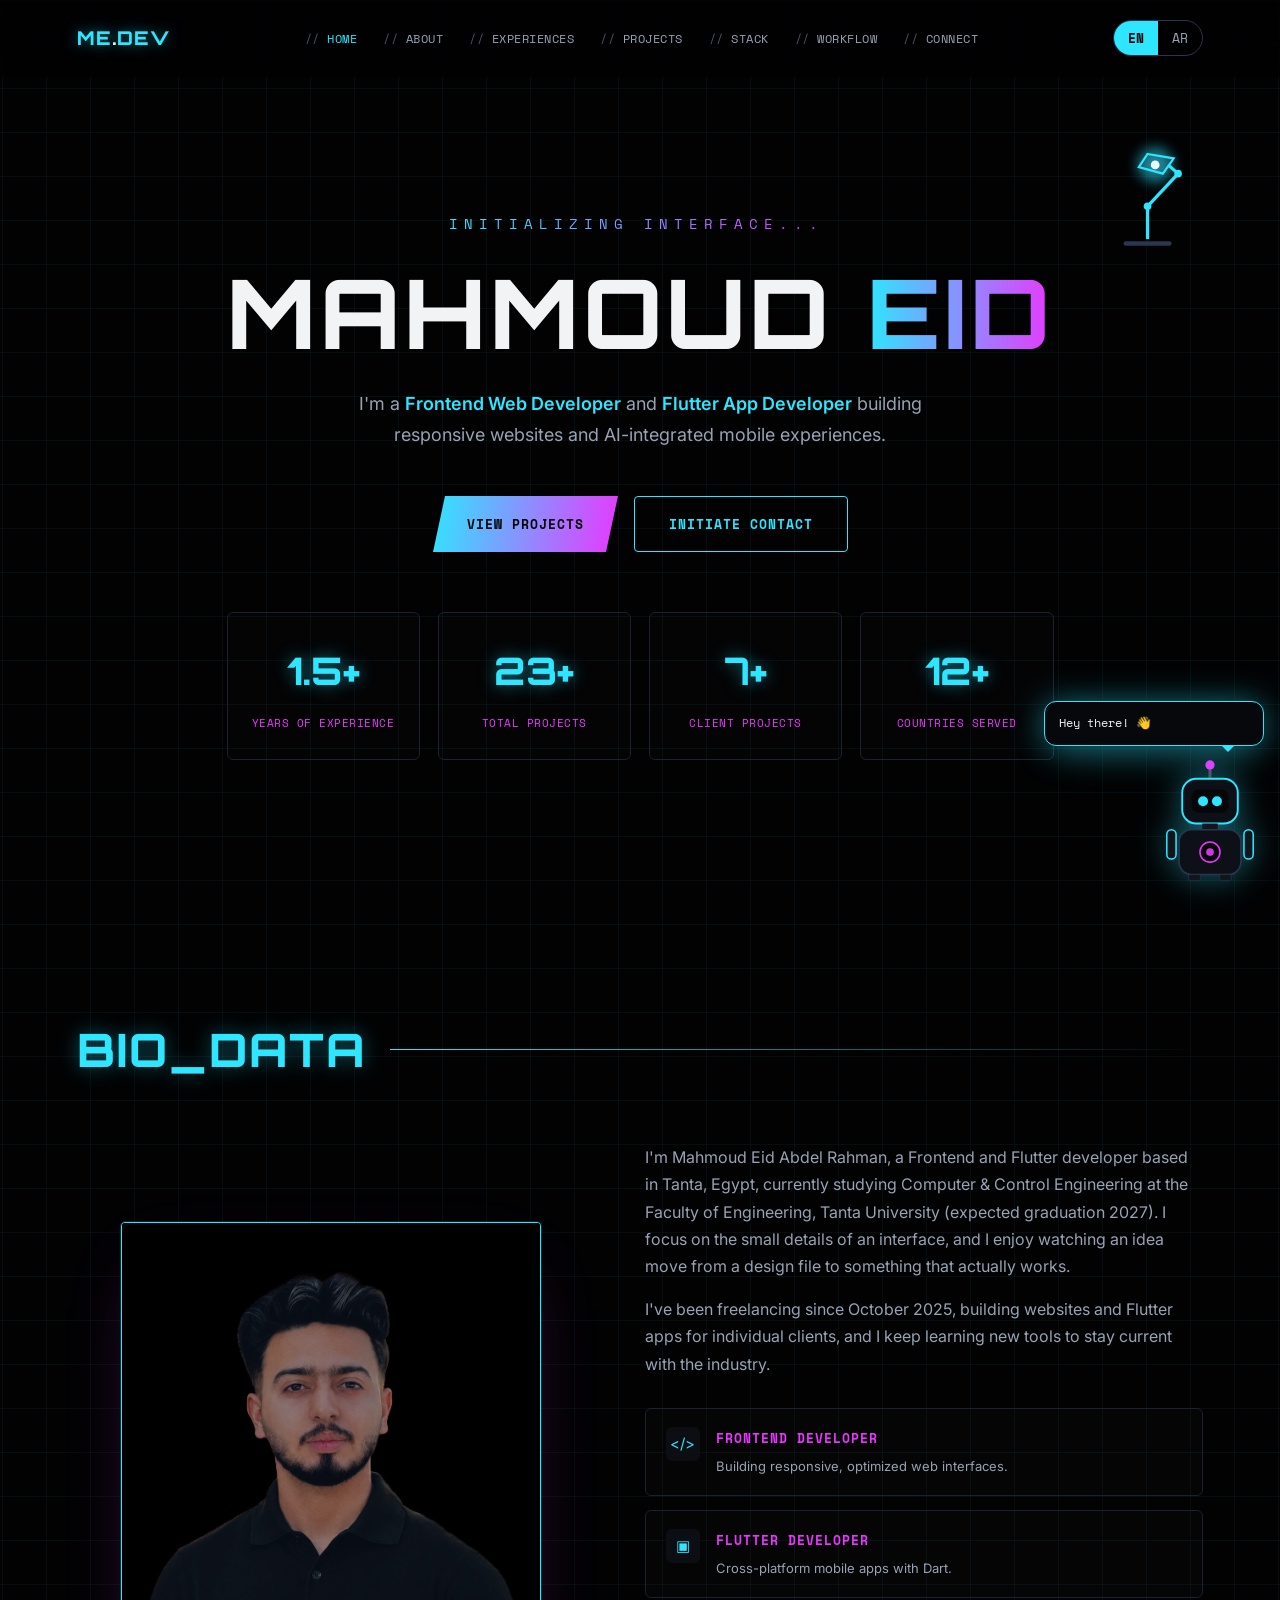
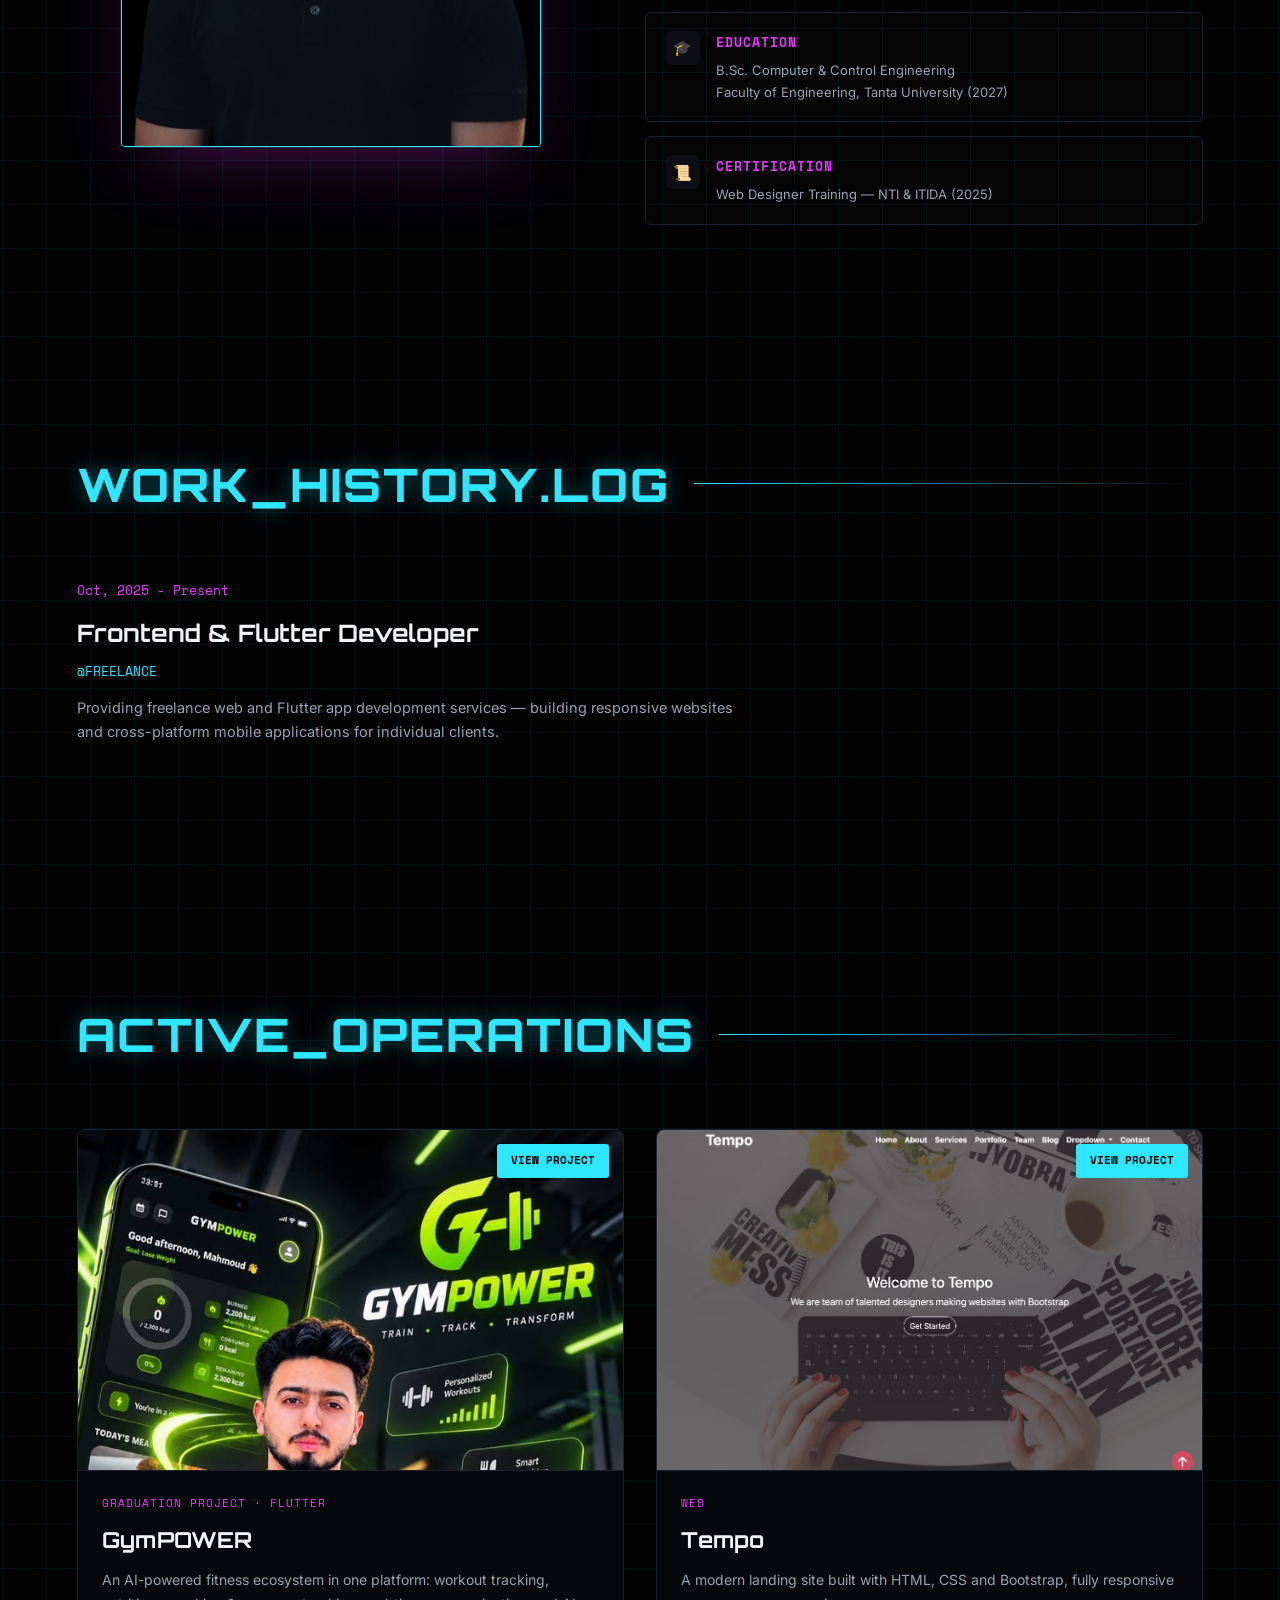
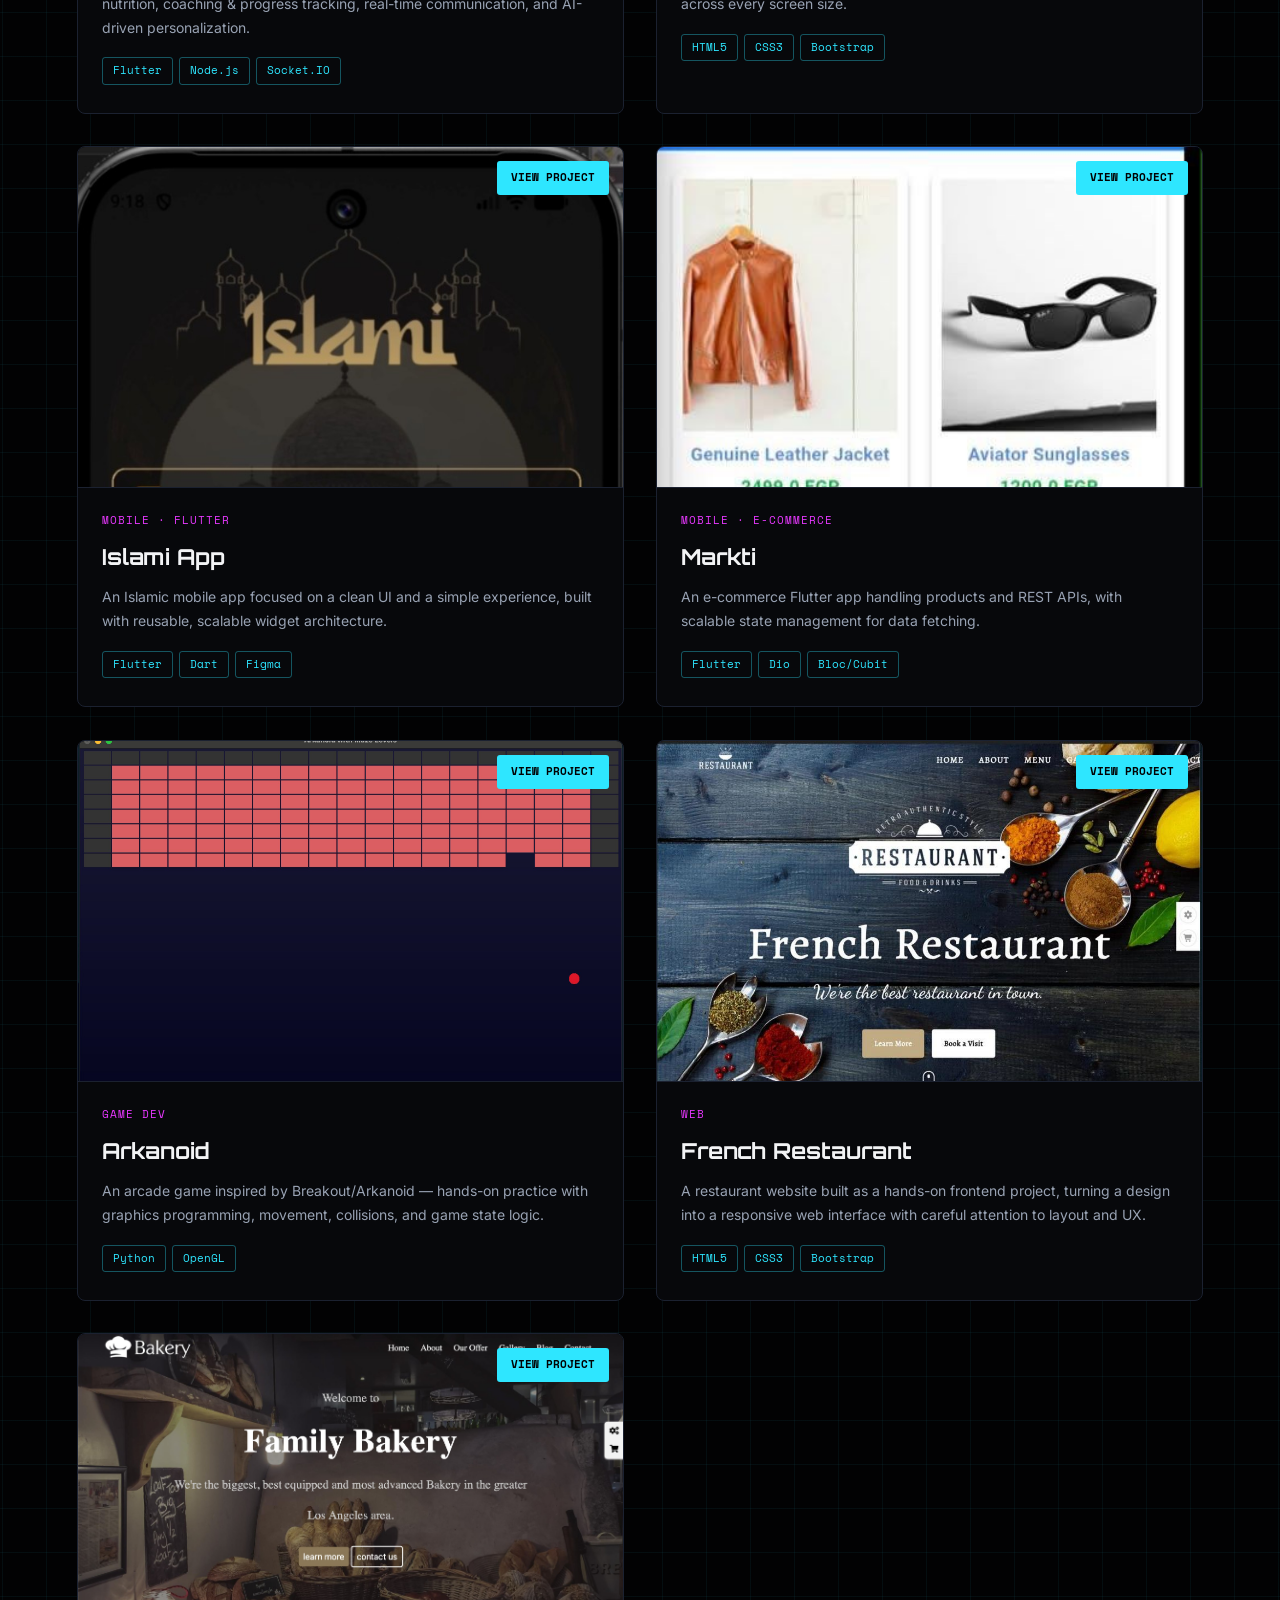
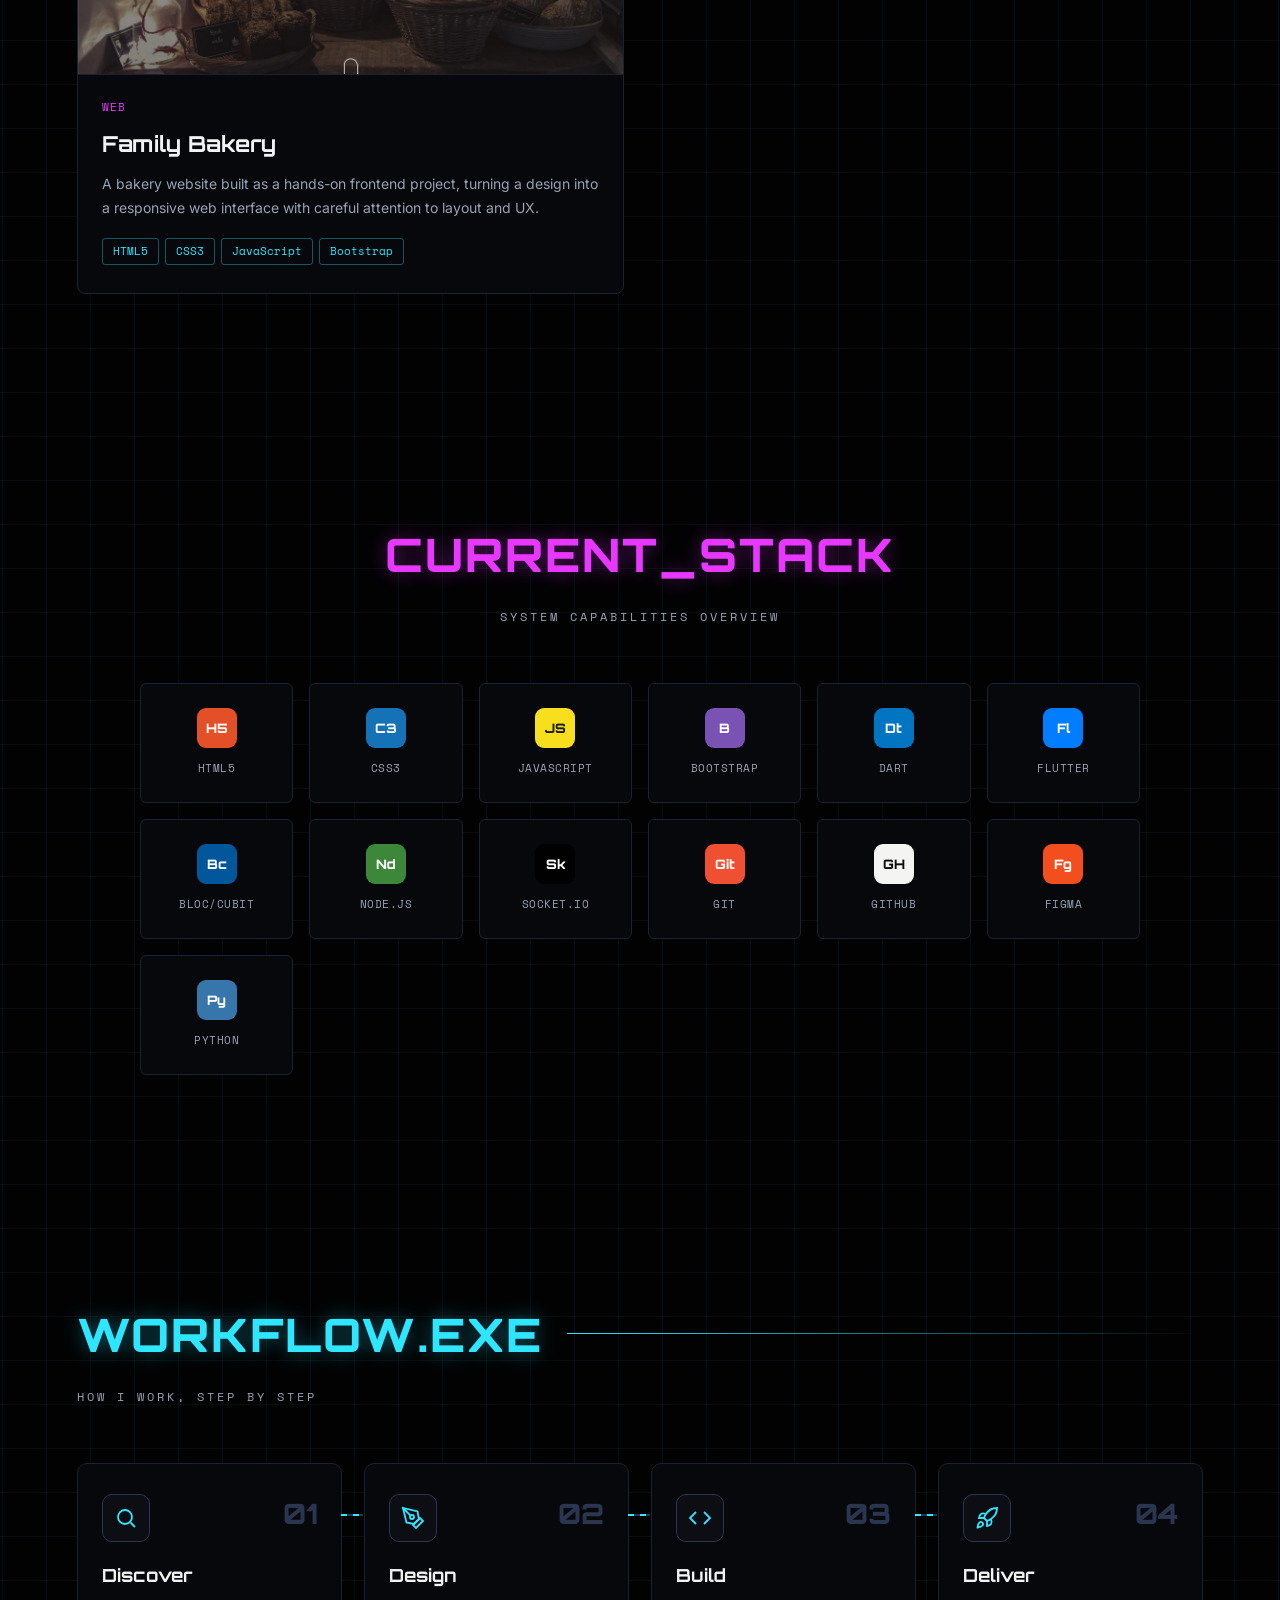
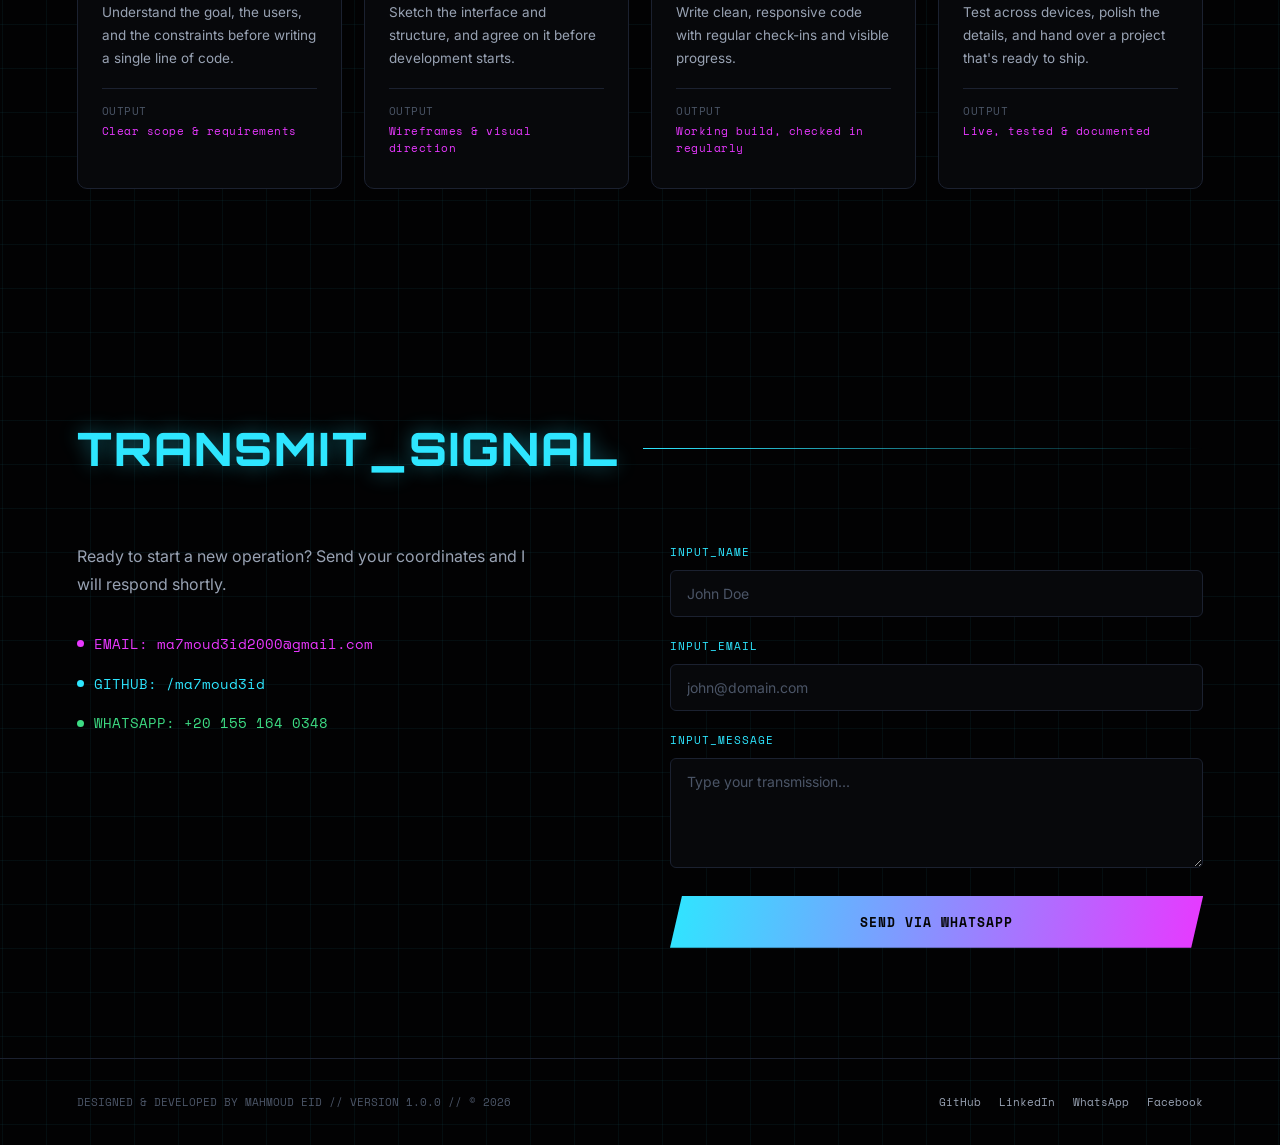
==== commit 6dcb49d7: "Add files via upload" ====
--- a/index.html
+++ b/index.html
@@ -8,345 +8,7 @@
 <link rel="preconnect" href="https://fonts.googleapis.com">
 <link rel="preconnect" href="https://fonts.gstatic.com" crossorigin>
 <link href="https://fonts.googleapis.com/css2?family=Orbitron:wght@600;700;800;900&family=Inter:wght@400;500;600;700&family=Space+Mono:wght@400;700&family=Tajawal:wght@400;500;700;800&display=swap" rel="stylesheet">
-<style>
-  :root{
-    --bg:#020203; --surface:#07080b; --surface-2:#0c0e13;
-    --border:#1b2130; --border-bright:#2a3550;
-    --text:#f2f3f5; --muted:#98a2b3; --dim:#4b5567;
-    --cyan:#2ee6ff; --magenta:#e838ff;
-    --font-display:'Orbitron', sans-serif; --font-body:'Inter', sans-serif;
-    --font-mono:'Space Mono', monospace; --font-ar:'Tajawal', sans-serif;
-  }
-  *{margin:0; padding:0; box-sizing:border-box;}
-  html{scroll-behavior:smooth;}
-  body{
-    background:var(--bg); color:var(--text); font-family:var(--font-body); line-height:1.7; overflow-x:hidden;
-    background-image:
-      linear-gradient(rgba(46,230,255,.05) 1px, transparent 1px),
-      linear-gradient(90deg, rgba(46,230,255,.05) 1px, transparent 1px);
-    background-size:44px 44px;
-    background-position:center top;
-  }
-  html[dir="rtl"] body{ font-family:var(--font-ar); }
-  html[dir="rtl"] .mono{ font-family:var(--font-ar); direction:rtl; }
-  html[dir="rtl"] nav a::before{ content:""; }
-  .mono{font-family:var(--font-mono);}
-  ::selection{background:var(--cyan); color:#020203;}
-  a{color:inherit; text-decoration:none;}
-  img{max-width:100%; display:block;}
-  section{padding:110px 6vw; position:relative;}
-  .wrap{max-width:1200px; margin:0 auto; position:relative;}
-
-  .grad-cyan-mag{ background:linear-gradient(90deg, var(--cyan), var(--magenta)); -webkit-background-clip:text; background-clip:text; color:transparent; }
-  .glow-cyan{ text-shadow:0 0 18px rgba(46,230,255,.55), 0 0 42px rgba(46,230,255,.25); }
-  .glow-magenta{ text-shadow:0 0 16px rgba(232,56,255,.5); }
-
-  header{
-    position:fixed; top:0; left:0; right:0; z-index:100;
-    display:flex; align-items:center; justify-content:space-between;
-    padding:20px 6vw; background:rgba(2,2,3,.75); backdrop-filter:blur(10px);
-    border-bottom:1px solid transparent; transition:border-color .3s ease, background .3s ease; gap:20px;
-  }
-  header.scrolled{border-color:var(--border); background:rgba(2,2,3,.92);}
-  .logo{font-family:var(--font-display); font-weight:800; font-size:19px; letter-spacing:1px; color:var(--cyan); text-shadow:0 0 14px rgba(46,230,255,.55); white-space:nowrap;}
-  .logo .dot{color:var(--text); text-shadow:none;}
-  nav{flex:1; display:flex; justify-content:center;}
-  nav ul{list-style:none; display:flex; gap:26px; flex-wrap:wrap;}
-  nav a{font-family:var(--font-mono); font-size:12px; letter-spacing:.5px; color:var(--muted); position:relative; padding-bottom:4px; transition:color .25s ease;}
-  nav a::before{content:"// "; color:var(--dim);}
-  nav a:hover{color:var(--cyan);}
-  @media (max-width:920px){ nav ul{display:none;} }
-
-  .lang-toggle{ display:flex; border:1px solid var(--border-bright); border-radius:20px; overflow:hidden; font-family:var(--font-mono); font-size:11px; }
-  .lang-toggle button{ background:transparent; border:none; color:var(--muted); padding:7px 14px; cursor:pointer; transition:all .25s ease; font-family:var(--font-mono); }
-  .lang-toggle button.active{ background:var(--cyan); color:#020203; font-weight:700; }
-
-  .hero{ position:relative; min-height:100vh; display:flex; align-items:center; justify-content:center; padding:170px 6vw 100px; text-align:center; }
-  .hero-inner{ max-width:900px; margin:0 auto; }
-  .eyebrow{ font-family:var(--font-mono); font-size:14px; letter-spacing:6px; margin-bottom:26px; display:inline-block; opacity:0; transition:opacity .3s ease; }
-  html[dir="rtl"] .eyebrow{ font-family:var(--font-ar); letter-spacing:1px; }
-  .eyebrow.boot-in{ opacity:1; }
-  .typed-cursor{ display:inline-block; width:.5ch; background:currentColor; margin-inline-start:2px; animation:blinkCursor 1s steps(1) infinite; }
-  @keyframes blinkCursor{ 50%{opacity:0;} }
-  h1.name{ font-family:var(--font-display); font-size:clamp(46px,8vw,96px); font-weight:800; letter-spacing:4px; line-height:1.05; margin-bottom:26px; opacity:0; }
-  h1.name.boot-in{ animation:nameGlitchIn .8s ease forwards; }
-  @keyframes nameGlitchIn{
-    0%{ opacity:0; transform:translateY(10px) skewX(8deg); filter:blur(6px); clip-path:inset(0 0 100% 0); }
-    35%{ opacity:1; filter:blur(1px); clip-path:inset(0 0 0 0); }
-    45%{ transform:translateY(0) skewX(-4deg); }
-    60%{ transform:translateX(-3px); }
-    75%{ transform:translateX(2px); }
-    100%{ opacity:1; transform:translateY(0) skewX(0deg); filter:blur(0); clip-path:inset(0 0 0 0); }
-  }
-  html[dir="rtl"] h1.name{ font-family:var(--font-ar); letter-spacing:0; }
-  h1.name .first{ color:var(--text); }
-  h1.name .last{ background:linear-gradient(90deg, var(--cyan), var(--magenta)); -webkit-background-clip:text; background-clip:text; color:transparent; }
-  .hero-desc{ color:var(--muted); font-size:18px; max-width:640px; margin:0 auto 46px; opacity:0; transform:translateY(18px); transition:opacity .6s ease, transform .6s ease; }
-  .hero-desc.boot-in{ opacity:1; transform:translateY(0); }
-  .hero-desc b{ color:var(--cyan); font-weight:600; }
-  .btn-row{ display:flex; gap:16px; flex-wrap:wrap; justify-content:center; margin-bottom:60px; opacity:0; transform:translateY(18px); transition:opacity .6s ease, transform .6s ease; }
-  .btn-row.boot-in{ opacity:1; transform:translateY(0); }
-  .btn{ font-family:var(--font-mono); font-weight:700; font-size:13px; letter-spacing:1px; padding:16px 34px; display:inline-flex; align-items:center; gap:10px; transition:transform .18s ease, filter .25s ease, background-color .25s ease; will-change:transform; }
-  html[dir="rtl"] .btn{ font-family:var(--font-ar); }
-  .btn-primary{ background:linear-gradient(100deg, var(--cyan), var(--magenta)); color:#050506; clip-path:polygon(12px 0,100% 0,calc(100% - 12px) 100%,0 100%); }
-  .btn-primary:hover{ filter:brightness(1.12); transform:translateY(-2px); }
-  .btn-ghost{ border:1px solid var(--cyan); color:var(--cyan); border-radius:4px; }
-  .btn-ghost:hover{ background:rgba(46,230,255,.08); transform:translateY(-2px); }
-
-  .stats-row{ display:grid; grid-template-columns:repeat(4,1fr); gap:18px; max-width:1000px; margin:0 auto; opacity:0; transform:translateY(18px); transition:opacity .6s ease, transform .6s ease; }
-  .stats-row.boot-in{ opacity:1; transform:translateY(0); }
-  .stat{ border:1px solid var(--border); border-radius:6px; padding:26px 14px; text-align:center; background:rgba(255,255,255,.01); transition:border-color .25s ease, box-shadow .25s ease, transform .25s ease; }
-  .stat:hover{ border-color:var(--cyan); box-shadow:0 0 26px rgba(46,230,255,.22); transform:translateY(-3px); }
-  .stat .num{ font-family:var(--font-display); font-size:clamp(26px,3vw,38px); font-weight:800; color:var(--cyan); text-shadow:0 0 16px rgba(46,230,255,.5); }
-  .stat .label{ font-family:var(--font-mono); font-size:11px; color:var(--magenta); margin-top:10px; letter-spacing:.5px; }
-  html[dir="rtl"] .stat .label{ font-family:var(--font-ar); }
-  @media (max-width:760px){ .stats-row{grid-template-columns:repeat(2,1fr);} }
-
-  .section-head{ margin-bottom:56px; }
-  .section-title{ font-family:var(--font-display); font-weight:800; font-size:clamp(28px,4vw,46px); letter-spacing:2px; color:var(--cyan); text-shadow:0 0 20px rgba(46,230,255,.4); display:inline-block; }
-  html[dir="rtl"] .section-title{ font-family:var(--font-ar); letter-spacing:0; }
-  .section-title.magenta{ color:var(--magenta); text-shadow:0 0 20px rgba(232,56,255,.4); }
-  .section-line{ height:1px; flex:1; background:linear-gradient(90deg, var(--cyan), transparent); margin-inline-start:24px; transform:scaleX(0); transform-origin:left; transition:transform 1s cubic-bezier(.2,.8,.2,1); }
-  html[dir="rtl"] .section-line{ transform-origin:right; }
-  .reveal.in .section-line{ transform:scaleX(1); }
-  .section-head-row{ display:flex; align-items:center; }
-  .section-sub{ font-family:var(--font-mono); font-size:12px; color:var(--muted); letter-spacing:3px; margin-top:14px; }
-  html[dir="rtl"] .section-sub{ font-family:var(--font-ar); letter-spacing:0; }
-
-  .bio-grid{ display:grid; grid-template-columns:1fr 1.1fr; gap:60px; align-items:center; }
-  .bio-photo{ position:relative; border-radius:4px; overflow:hidden; aspect-ratio:4/5; border:1px solid var(--cyan); box-shadow:0 0 0 1px rgba(46,230,255,.15), 0 30px 70px -30px rgba(232,56,255,.35); background:#000; width:100%; max-width:420px; margin:0 auto; }
-  .bio-photo img{ width:100%; height:100%; object-fit:cover; object-position:50% 15%; filter:brightness(.6) saturate(.75); transition:filter .45s ease, transform .45s ease; }
-  .bio-photo:hover img{ filter:brightness(1) saturate(1); transform:scale(1.03); }
-  .bio-text p{ color:var(--muted); margin-bottom:16px; max-width:640px; }
-  .bio-cards{ display:flex; flex-direction:column; gap:14px; margin-top:30px; }
-  .bio-card{ border:1px solid var(--border); background:rgba(255,255,255,.015); border-radius:6px; padding:18px 20px; display:flex; gap:16px; align-items:flex-start; transition:border-color .25s ease; }
-  .bio-card:hover{ border-color:var(--cyan); }
-  .bio-card .ic{ width:34px; height:34px; flex-shrink:0; border-radius:6px; background:var(--surface-2); display:flex; align-items:center; justify-content:center; color:var(--cyan); font-size:15px; }
-  .bio-card h4{ font-family:var(--font-mono); font-size:13px; color:var(--magenta); margin-bottom:6px; letter-spacing:1px; }
-  html[dir="rtl"] .bio-card h4{ font-family:var(--font-ar); }
-  .bio-card p{ font-size:13px; color:var(--muted); margin:0; }
-  @media (max-width:900px){ .bio-grid{grid-template-columns:1fr;} }
-
-  .timeline{ display:flex; flex-direction:column; gap:44px; }
-  .tl-item{ padding-bottom:30px; border-bottom:1px solid var(--border); }
-  .tl-item:last-child{ border-bottom:none; }
-  .tl-date{ font-family:var(--font-mono); font-size:13px; color:var(--magenta); margin-bottom:12px; display:block; }
-  html[dir="rtl"] .tl-date{ font-family:var(--font-ar); }
-  .tl-item h3{ font-family:var(--font-display); font-size:24px; margin-bottom:6px; color:var(--text); }
-  html[dir="rtl"] .tl-item h3{ font-family:var(--font-ar); letter-spacing:0; }
-  .tl-item h4{ font-family:var(--font-mono); font-size:13px; color:var(--cyan); font-weight:400; margin-bottom:14px; }
-  html[dir="rtl"] .tl-item h4{ font-family:var(--font-ar); }
-  .tl-item p{ color:var(--muted); max-width:680px; font-size:14.5px; }
-
-  .projects-grid{ display:grid; grid-template-columns:1fr 1fr; gap:32px; }
-  .project-card{ border:1px solid var(--border); background:var(--surface); border-radius:8px; overflow:hidden; transition:transform .3s ease, border-color .3s ease; }
-  .project-card:hover{ transform:translateY(-6px); border-color:var(--cyan); box-shadow:0 20px 50px -25px rgba(46,230,255,.3); }
-  .project-media{ position:relative; aspect-ratio:16/10; overflow:hidden; border-bottom:1px solid var(--border); background:var(--surface-2); display:flex; align-items:center; justify-content:center; cursor:zoom-in; }
-  .project-media img{ width:100%; height:100%; object-fit:cover; object-position:top; transition:transform .5s ease; }
-  .project-media:hover img{ transform:scale(1.06); }
-  .project-media.phone img{ object-fit:cover; object-position:top; }
-  .project-media.placeholder{ font-size:56px; color:var(--dim); }
-  .project-zoom-hint{
-    position:absolute; bottom:14px; inset-inline-start:14px; font-family:var(--font-mono); font-size:10px;
-    padding:6px 11px; background:rgba(6,8,11,.75); border:1px solid var(--border); border-radius:3px;
-    color:var(--muted); opacity:0; transition:opacity .25s ease; z-index:1; direction:ltr;
-  }
-  .project-media:hover .project-zoom-hint{ opacity:1; }
-  .project-link{ position:absolute; top:14px; inset-inline-end:14px; font-family:var(--font-mono); font-weight:700; font-size:10.5px; padding:8px 14px; background:var(--cyan); color:#020203; border-radius:3px; transition:all .2s ease; direction:ltr; z-index:2; }
-  .project-link:hover{ filter:brightness(1.1); }
-  .project-body{ padding:24px 24px 28px; }
-  .project-tag{ font-family:var(--font-mono); font-size:10.5px; color:var(--magenta); letter-spacing:1px; margin-bottom:8px; display:block; }
-  html[dir="rtl"] .project-tag{ font-family:var(--font-ar); letter-spacing:0; }
-  .project-body h3{ font-family:var(--font-display); font-size:22px; margin-bottom:10px; color:var(--text); }
-  html[dir="rtl"] .project-body h3{ font-family:var(--font-ar); letter-spacing:0; }
-  .project-body p{ color:var(--muted); font-size:14px; margin-bottom:18px; }
-  .stack-row{ display:flex; flex-wrap:wrap; gap:6px; }
-  .stack-row span{ font-family:var(--font-mono); font-size:10.5px; color:var(--cyan); border:1px solid rgba(46,230,255,.35); border-radius:3px; padding:4px 10px; direction:ltr; }
-  @media (max-width:900px){ .projects-grid{grid-template-columns:1fr;} }
-
-  /* ---------- Lightbox ---------- */
-  .lightbox{
-    position:fixed; inset:0; z-index:200; background:rgba(2,3,4,.92); display:flex; align-items:center; justify-content:center;
-    opacity:0; pointer-events:none; transition:opacity .3s ease; padding:5vw;
-  }
-  .lightbox.active{ opacity:1; pointer-events:auto; }
-  .lightbox img{ max-width:90vw; max-height:85vh; object-fit:contain; border-radius:6px; border:1px solid var(--border-bright); box-shadow:0 40px 100px -30px rgba(46,230,255,.3); transform:scale(.92); transition:transform .3s ease; }
-  .lightbox.active img{ transform:scale(1); }
-  .lightbox-close{
-    position:absolute; top:24px; inset-inline-end:28px; font-family:var(--font-mono); font-size:14px;
-    color:var(--muted); border:1px solid var(--border); border-radius:4px; padding:8px 14px; background:transparent; cursor:pointer;
-  }
-  .lightbox-close:hover{ color:var(--cyan); border-color:var(--cyan); }
-
-  /* ---------- Mascot ---------- */
-  .mascot{
-    position:fixed; bottom:16px; inset-inline-end:16px; z-index:70;
-    filter:drop-shadow(0 0 16px rgba(46,230,255,.4)); pointer-events:auto; cursor:pointer;
-    animation:mascotFloat 3.2s ease-in-out infinite;
-  }
-  @keyframes mascotFloat{ 0%,100%{ transform:translateY(0); } 50%{ transform:translateY(-10px); } }
-  .mascot svg{ display:block; }
-  #mascotEyeL, #mascotEyeR{ transition:transform .12s ease; transform-box:fill-box; transform-origin:center; }
-  .mascot.blink #mascotEyeL, .mascot.blink #mascotEyeR{ transform:scaleY(.12); }
-  .mascot .antenna-tip{ animation:antennaBlink 1.6s ease-in-out infinite; }
-  @keyframes antennaBlink{ 0%,100%{ opacity:1; } 50%{ opacity:.25; } }
-  .mascot .arm-left{ transform-origin:20px 91px; animation:armSwayLeft 2.6s ease-in-out infinite; }
-  .mascot .arm-right{ transform-origin:120px 91px; animation:armSwayRight 2.6s ease-in-out infinite; }
-  @keyframes armSwayLeft{ 0%,100%{ transform:rotate(-6deg); } 50%{ transform:rotate(6deg); } }
-  @keyframes armSwayRight{ 0%,100%{ transform:rotate(-6deg); } 50%{ transform:rotate(6deg); } }
-  .mascot:hover .arm-right{ animation:armWaveRaised 1s ease-in-out infinite; }
-  @keyframes armWaveRaised{ 0%,100%{ transform:rotate(165deg); } 50%{ transform:rotate(195deg); } }
-  .mascot-bubble{
-    position:absolute; bottom:100%; inset-inline-end:0; margin-bottom:14px;
-    background:var(--surface); border:1px solid var(--cyan); border-radius:12px; padding:12px 14px;
-    opacity:0; transform:translateY(8px) scale(.92); transition:opacity .3s ease, transform .3s ease;
-    width:220px; box-shadow:0 12px 40px -12px rgba(46,230,255,.35);
-  }
-  .mascot-bubble::after{
-    content:""; position:absolute; top:100%; inset-inline-end:28px; width:0; height:0;
-    border:7px solid transparent; border-top-color:var(--cyan);
-  }
-  .mascot-bubble.show{ opacity:1; transform:translateY(0) scale(1); }
-  .bubble-dots{ display:flex; gap:4px; }
-  .bubble-dots.hide{ display:none; }
-  .bubble-dots i{ width:5px; height:5px; border-radius:50%; background:var(--cyan); display:inline-block; animation:bubbleDot 1.2s ease-in-out infinite; }
-  .bubble-dots i:nth-child(2){ animation-delay:.15s; }
-  .bubble-dots i:nth-child(3){ animation-delay:.3s; }
-  @keyframes bubbleDot{ 0%,100%{ transform:translateY(0); opacity:.4; } 50%{ transform:translateY(-4px); opacity:1; } }
-  .bubble-text{ display:none; font-size:12px; color:var(--text); line-height:1.55; text-align:start; }
-  .bubble-text.show{ display:block; }
-  html[dir="rtl"] .bubble-text{ font-family:var(--font-ar); }
-  @media (max-width:760px){ .mascot{ transform:scale(.8); transform-origin:bottom right; } }
-  @media (prefers-reduced-motion: reduce){
-    .mascot{ animation:none; }
-    .mascot .arm-left, .mascot .arm-right, .mascot .antenna-tip{ animation:none; }
-  }
-
-  /* ---------- Desk lamp ---------- */
-  .desk-lamp{ position:absolute; top:130px; inset-inline-end:6vw; width:100px; height:120px; opacity:.6; transition:opacity 1s ease; pointer-events:none; z-index:1; }
-  .desk-lamp.on{ opacity:1; }
-  .desk-lamp .lamp-arm{ transform-box:fill-box; transform-origin:50% 95%; animation:lampSway 4.5s ease-in-out infinite; }
-  @keyframes lampSway{ 0%,100%{ transform:rotate(-4deg); } 50%{ transform:rotate(4deg); } }
-  .desk-lamp .bulb-glow{ animation:lampPulse 3.5s ease-in-out infinite; }
-  @keyframes lampPulse{ 0%,100%{ opacity:.55; r:15; } 50%{ opacity:1; r:18; } }
-  @media (max-width:1050px){ .desk-lamp{ display:none; } }
-  @media (prefers-reduced-motion: reduce){ .desk-lamp .bulb-glow, .desk-lamp .lamp-arm{ animation:none; } }
-
-  .stack-section-title{ text-align:center; }
-  .stack-grid{ display:grid; grid-template-columns:repeat(6,1fr); gap:16px; max-width:1000px; margin:0 auto; }
-  .stack-chip{ display:flex; flex-direction:column; align-items:center; gap:12px; border:1px solid var(--border); background:var(--surface); border-radius:6px; padding:24px 12px; transition:all .25s ease; }
-  .stack-chip:hover{ border-color:var(--cyan); transform:translateY(-4px); }
-  .ic-badge{ width:40px; height:40px; border-radius:9px; display:flex; align-items:center; justify-content:center; font-family:var(--font-display); font-weight:800; font-size:13px; color:#0a0a0a; }
-  .stack-chip span{ font-family:var(--font-mono); font-size:10.5px; color:var(--muted); letter-spacing:.5px; direction:ltr; }
-  @media (max-width:820px){ .stack-grid{grid-template-columns:repeat(3,1fr);} }
-
-  .contact-grid{ display:grid; grid-template-columns:1fr 1fr; gap:60px; }
-  .contact-left p{ color:var(--muted); max-width:460px; margin-bottom:34px; }
-  .contact-links{ display:flex; flex-direction:column; gap:16px; }
-  .contact-links a{ font-family:var(--font-mono); font-size:14px; display:flex; align-items:center; gap:10px; direction:ltr; transition:all .2s ease; }
-  .contact-links a:hover{ filter:brightness(1.3); transform:translateX(4px); }
-  html[dir="rtl"] .contact-links a:hover{ transform:translateX(-4px); }
-  .contact-links .dot{ width:7px; height:7px; border-radius:50%; flex-shrink:0; }
-  .c-email{ color:var(--magenta); } .c-email .dot{ background:var(--magenta); }
-  .c-github{ color:var(--cyan); } .c-github .dot{ background:var(--cyan); }
-  .c-whatsapp{ color:#3ddc84; } .c-whatsapp .dot{ background:#3ddc84; }
-
-  .contact-form{ display:flex; flex-direction:column; gap:20px; }
-  .field label{ display:block; font-family:var(--font-mono); font-size:11px; color:var(--cyan); letter-spacing:1px; margin-bottom:8px; }
-  html[dir="rtl"] .field label{ font-family:var(--font-ar); letter-spacing:0; }
-  .contact-form input, .contact-form textarea{ background:var(--surface); border:1px solid var(--border); color:var(--text); font-family:var(--font-body); font-size:14px; padding:14px 16px; border-radius:6px; width:100%; transition:border-color .2s ease; }
-  html[dir="rtl"] .contact-form input, html[dir="rtl"] .contact-form textarea{ font-family:var(--font-ar); }
-  .contact-form textarea{ min-height:110px; resize:vertical; }
-  .contact-form input::placeholder, .contact-form textarea::placeholder{ color:var(--dim); }
-  .contact-form input:focus, .contact-form textarea:focus{ outline:none; border-color:var(--cyan); }
-  .contact-form button{ font-family:var(--font-mono); font-size:13px; font-weight:700; letter-spacing:1px; padding:16px 20px; background:linear-gradient(100deg, var(--cyan), var(--magenta)); color:#050506; border:none; cursor:pointer; transition:filter .2s ease; clip-path:polygon(12px 0,100% 0,calc(100% - 12px) 100%,0 100%); }
-  html[dir="rtl"] .contact-form button{ font-family:var(--font-ar); }
-  .contact-form button:hover{ filter:brightness(1.1); }
-  @media (max-width:900px){ .contact-grid{grid-template-columns:1fr;} }
-
-  footer{ padding:34px 6vw; border-top:1px solid var(--border); display:flex; flex-wrap:wrap; gap:16px; align-items:center; justify-content:space-between; }
-  footer .credit{ font-family:var(--font-mono); font-size:11px; color:var(--dim); direction:ltr; }
-  footer .foot-social{ display:flex; gap:18px; }
-  footer .foot-social a{ font-family:var(--font-mono); font-size:11px; color:var(--muted); }
-  footer .foot-social a:hover{ color:var(--cyan); }
-
-  .reveal{ opacity:0; transform:translateY(26px); filter:blur(6px); transition:opacity .7s ease, transform .7s ease, filter .7s ease; }
-  .reveal.in{ opacity:1; transform:translateY(0); filter:blur(0); }
-
-  .stagger-item{ opacity:0; transform:translateY(22px); filter:blur(4px); transition:opacity .6s ease, transform .6s ease, filter .6s ease; }
-  .stagger-item.in{ opacity:1; transform:translateY(0); filter:blur(0); }
-
-  nav a.active-link{ color:var(--cyan); }
-  nav a.active-link::after{ width:100%; }
-
-  .cursor-glow{
-    position:fixed; top:0; left:0; width:420px; height:420px; border-radius:50%;
-    pointer-events:none; z-index:60; opacity:0; transition:opacity .3s ease, width .35s ease, height .35s ease, background .35s ease;
-    background:radial-gradient(circle, rgba(46,230,255,.14), rgba(232,56,255,.05) 40%, transparent 70%);
-    mix-blend-mode:screen; will-change:transform;
-  }
-  .cursor-glow.active{ opacity:1; }
-  .cursor-glow.hot{ width:520px; height:520px; background:radial-gradient(circle, rgba(232,56,255,.20), rgba(46,230,255,.08) 40%, transparent 70%); }
-  @media (hover:none), (pointer:coarse){ .cursor-glow{ display:none; } }
-
-  .project-card{ position:relative; will-change:transform; transition:transform .25s ease, border-color .3s ease; }
-  .card-glare{
-    position:absolute; inset:0; pointer-events:none; opacity:0; transition:opacity .3s ease; z-index:2;
-    background:radial-gradient(circle at var(--gx,50%) var(--gy,50%), rgba(46,230,255,.16), transparent 60%);
-    mix-blend-mode:screen;
-  }
-  .project-card:hover .card-glare{ opacity:1; }
-
-  /* ---------- Workflow ---------- */
-  .workflow-grid{ display:grid; grid-template-columns:repeat(4,1fr); gap:22px; max-width:1150px; margin:0 auto; position:relative; }
-  .wf-step{
-    background:var(--surface); border:1px solid var(--border); border-radius:10px; padding:30px 24px; position:relative;
-    transition:background .3s ease, border-color .3s ease, transform .3s ease, box-shadow .3s ease;
-  }
-  .wf-step:hover{ background:var(--surface-2); border-color:var(--cyan); transform:translateY(-6px); box-shadow:0 24px 60px -30px rgba(46,230,255,.35); }
-  .wf-connector{ display:none; }
-  @media (min-width:901px){
-    .wf-step:not(:last-child)::after{
-      content:""; position:absolute; top:50px; inset-inline-end:-22px; width:22px; height:2px; z-index:1;
-      background-color:var(--border-bright);
-      background-image:repeating-linear-gradient(90deg, var(--cyan) 0 6px, transparent 6px 12px);
-      animation:flowLine 1.2s linear infinite;
-    }
-    html[dir="rtl"] .wf-step:not(:last-child)::after{
-      background-color:var(--border-bright);
-      background-image:repeating-linear-gradient(270deg, var(--cyan) 0 6px, transparent 6px 12px);
-    }
-  }
-  @keyframes flowLine{ from{ background-position:0 0; } to{ background-position:12px 0; } }
-  @media (prefers-reduced-motion: reduce){ .wf-step:not(:last-child)::after{ animation:none; } }
-  .wf-icon{
-    width:48px; height:48px; border-radius:10px; background:var(--surface-2); border:1px solid var(--border-bright);
-    display:flex; align-items:center; justify-content:center; margin-bottom:18px; color:var(--cyan);
-    transition:box-shadow .3s ease;
-  }
-  .wf-step:hover .wf-icon{ box-shadow:0 0 22px rgba(46,230,255,.35); }
-  .wf-icon svg{ width:24px; height:24px; }
-  .wf-num{ position:absolute; top:26px; inset-inline-end:24px; font-family:var(--font-display); font-size:28px; font-weight:800; color:var(--border-bright); }
-  .wf-step h3{ font-family:var(--font-display); font-size:18px; margin-bottom:10px; color:var(--text); }
-  html[dir="rtl"] .wf-step h3{ font-family:var(--font-ar); }
-  .wf-step p{ color:var(--muted); font-size:13.5px; margin-bottom:18px; min-height:66px; }
-  .wf-output{
-    font-family:var(--font-mono); font-size:10.5px; letter-spacing:.5px; color:var(--magenta);
-    border-top:1px solid var(--border); padding-top:14px; display:flex; flex-direction:column; gap:2px;
-  }
-  html[dir="rtl"] .wf-output{ font-family:var(--font-ar); letter-spacing:0; }
-  .wf-output b{ color:var(--dim); font-weight:400; text-transform:uppercase; }
-  @media (max-width:900px){ .workflow-grid{ grid-template-columns:repeat(2,1fr); } }
-  @media (max-width:560px){ .workflow-grid{ grid-template-columns:1fr; } }
-
-  @media (prefers-reduced-motion: reduce){
-    .cursor-glow{ display:none !important; }
-    .eyebrow, h1.name, .hero-desc, .btn-row, .stats-row{ opacity:1 !important; transform:none !important; filter:none !important; animation:none !important; }
-    .reveal, .stagger-item{ opacity:1 !important; transform:none !important; filter:none !important; }
-    .section-line{ transform:scaleX(1) !important; }
-  }
-  @media (prefers-reduced-motion: reduce){ *{animation:none !important; transition:none !important;} html{scroll-behavior:auto;} }
-</style>
+<link rel="stylesheet" href="styles.css">
 </head>
 <body>
 
@@ -385,7 +47,7 @@
   </svg>
   <div class="hero-inner">
     <span class="eyebrow mono grad-cyan-mag" data-i18n="eyebrow">INITIALIZING INTERFACE...</span>
-    <h1 class="name"><span class="first">MAHMOUD</span> <span class="last">EID</span></h1>
+    <h1 class="name"><span class="first" data-i18n="nameFirst">MAHMOUD</span> <span class="last" data-i18n="nameLast">EID</span></h1>
     <p class="hero-desc" data-i18n="heroDesc">I'm a <b>Frontend Web Developer</b> and <b>Flutter App Developer</b> building responsive websites and AI-integrated mobile experiences.</p>
     <div class="btn-row">
       <a href="#projects" class="btn btn-primary" data-i18n="btnProjects">VIEW PROJECTS</a>
@@ -707,386 +369,6 @@
   </div>
 </footer>
 
-<script>
-  const reduceMotion = window.matchMedia('(prefers-reduced-motion: reduce)').matches;
-  const header = document.getElementById('siteHeader');
-  window.addEventListener('scroll', () => { header.classList.toggle('scrolled', window.scrollY > 20); });
-
-  /* ---------- Section reveal ---------- */
-  const revealEls = document.querySelectorAll('.reveal');
-  const io = new IntersectionObserver((entries) => {
-    entries.forEach(e => { if(e.isIntersecting){ e.target.classList.add('in'); io.unobserve(e.target);} });
-  }, {threshold:0.1});
-  revealEls.forEach(el => io.observe(el));
-
-  /* ---------- Staggered grid-item reveal ---------- */
-  const staggerEls = document.querySelectorAll('.bio-card, .stack-chip, .project-card, .tl-item, .wf-step');
-  staggerEls.forEach(el => el.classList.add('stagger-item'));
-  const staggerIO = new IntersectionObserver((entries) => {
-    entries.forEach(entry => {
-      if(entry.isIntersecting){
-        const siblings = Array.prototype.filter.call(entry.target.parentElement.children, c => c.classList.contains('stagger-item'));
-        const idx = siblings.indexOf(entry.target);
-        entry.target.style.transitionDelay = reduceMotion ? '0ms' : (Math.max(idx,0)*70)+'ms';
-        entry.target.classList.add('in');
-        staggerIO.unobserve(entry.target);
-      }
-    });
-  }, {threshold:0.15});
-  staggerEls.forEach(el => staggerIO.observe(el));
-
-  /* ---------- Scrollspy nav ---------- */
-  const spySections = document.querySelectorAll('section[id]');
-  const navLinks = document.querySelectorAll('nav a[href^="#"]');
-  const spyIO = new IntersectionObserver((entries) => {
-    entries.forEach(entry => {
-      if(entry.isIntersecting){
-        const id = entry.target.getAttribute('id');
-        navLinks.forEach(a => a.classList.toggle('active-link', a.getAttribute('href') === '#'+id));
-      }
-    });
-  }, {threshold:0, rootMargin:'-45% 0px -45% 0px'});
-  spySections.forEach(s => spyIO.observe(s));
-
-  /* ---------- Cursor glow (desktop, fine pointer only) ---------- */
-  if(!reduceMotion && window.matchMedia('(hover:hover) and (pointer:fine)').matches){
-    const glow = document.createElement('div');
-    glow.className = 'cursor-glow';
-    document.body.appendChild(glow);
-    let gx=0, gy=0, cx=0, cy=0;
-    window.addEventListener('mousemove', (e) => { gx=e.clientX; gy=e.clientY; glow.classList.add('active'); });
-    (function loop(){
-      cx += (gx-cx)*0.15; cy += (gy-cy)*0.15;
-      glow.style.transform = `translate(${cx}px, ${cy}px) translate(-50%,-50%)`;
-      requestAnimationFrame(loop);
-    })();
-    document.querySelectorAll('a, button, .project-card, .stack-chip, .bio-card').forEach(el => {
-      el.addEventListener('mouseenter', () => glow.classList.add('hot'));
-      el.addEventListener('mouseleave', () => glow.classList.remove('hot'));
-    });
-  }
-
-  /* ---------- Magnetic buttons ---------- */
-  if(!reduceMotion){
-    document.querySelectorAll('.btn').forEach(btn => {
-      btn.addEventListener('mousemove', (e) => {
-        const r = btn.getBoundingClientRect();
-        const x = e.clientX - r.left - r.width/2;
-        const y = e.clientY - r.top - r.height/2;
-        btn.style.transform = `translate(${x*0.18}px, ${y*0.3}px)`;
-      });
-      btn.addEventListener('mouseleave', () => { btn.style.transform = ''; });
-    });
-  }
-
-  /* ---------- Tilt + glare on project cards ---------- */
-  document.querySelectorAll('.project-card').forEach(card => {
-    const glare = document.createElement('div');
-    glare.className = 'card-glare';
-    card.appendChild(glare);
-    if(reduceMotion) return;
-    card.addEventListener('mousemove', (e) => {
-      const r = card.getBoundingClientRect();
-      const px = (e.clientX - r.left)/r.width;
-      const py = (e.clientY - r.top)/r.height;
-      const rx = (0.5-py)*8;
-      const ry = (px-0.5)*10;
-      card.style.transform = `perspective(900px) rotateX(${rx}deg) rotateY(${ry}deg) translateY(-4px)`;
-      glare.style.setProperty('--gx', (px*100)+'%');
-      glare.style.setProperty('--gy', (py*100)+'%');
-    });
-    card.addEventListener('mouseleave', () => { card.style.transform = ''; });
-  });
-
-  /* ---------- Stat count-up ---------- */
-  function animateCount(el){
-    const raw = el.textContent.trim();
-    const match = raw.match(/^(\d+)(\+?)$/);
-    if(!match){ return; }
-    const target = parseInt(match[1],10);
-    const suffix = match[2];
-    if(reduceMotion){ el.textContent = target+suffix; return; }
-    const duration = 1100;
-    const start = performance.now();
-    function tick(now){
-      const p = Math.min((now-start)/duration, 1);
-      const eased = 1 - Math.pow(1-p, 3);
-      el.textContent = Math.floor(eased*target) + suffix;
-      if(p<1) requestAnimationFrame(tick); else el.textContent = target+suffix;
-    }
-    requestAnimationFrame(tick);
-  }
-
-  /* ---------- Hero boot sequence ---------- */
-  function typeText(el, text, speed){
-    return new Promise(resolve => {
-      el.textContent = '';
-      const cursorSpan = document.createElement('span');
-      cursorSpan.className = 'typed-cursor';
-      let i = 0;
-      (function step(){
-        el.textContent = text.slice(0,i);
-        el.appendChild(cursorSpan);
-        if(i <= text.length){ i++; setTimeout(step, speed); }
-        else resolve();
-      })();
-    });
-  }
-
-  async function runBoot(){
-    const eyebrowEl = document.querySelector('.hero .eyebrow');
-    const nameEl = document.querySelector('h1.name');
-    const descEl = document.querySelector('.hero-desc');
-    const btnRow = document.querySelector('.hero .btn-row');
-    const statsRow = document.querySelector('.hero .stats-row');
-    const statNums = document.querySelectorAll('.stat .num');
-    const lamp = document.getElementById('deskLamp');
-
-    if(reduceMotion){
-      eyebrowEl.classList.add('boot-in');
-      nameEl.classList.add('boot-in');
-      descEl.classList.add('boot-in');
-      btnRow.classList.add('boot-in');
-      statsRow.classList.add('boot-in');
-      statNums.forEach(animateCount);
-      if(lamp) lamp.classList.add('on');
-      return;
-    }
-
-    if(lamp) lamp.classList.add('on');
-    eyebrowEl.classList.add('boot-in');
-    const text = eyebrowEl.textContent;
-    await typeText(eyebrowEl, text, 26);
-    nameEl.classList.add('boot-in');
-    await new Promise(r => setTimeout(r, 520));
-    descEl.classList.add('boot-in');
-    await new Promise(r => setTimeout(r, 220));
-    btnRow.classList.add('boot-in');
-    await new Promise(r => setTimeout(r, 180));
-    statsRow.classList.add('boot-in');
-    statNums.forEach((el,i) => setTimeout(() => animateCount(el), i*110));
-  }
-  runBoot();
-
-  /* ---------- Mascot: eyes follow cursor + blink + thinking bubble ---------- */
-  (function(){
-    const mascot = document.getElementById('mascot');
-    const eyeL = document.getElementById('mascotEyeL');
-    const eyeR = document.getElementById('mascotEyeR');
-    const bubble = document.getElementById('mascotBubble');
-    const dots = document.getElementById('bubbleDots');
-    const textEl = document.getElementById('bubbleText');
-    if(!mascot || !eyeL || !eyeR) return;
-
-    if(!reduceMotion && window.matchMedia('(hover:hover) and (pointer:fine)').matches){
-      window.addEventListener('mousemove', (e) => {
-        const r = mascot.getBoundingClientRect();
-        const cx = r.left + r.width/2, cy = r.top + r.height/2;
-        const dx = e.clientX - cx, dy = e.clientY - cy;
-        const dist = Math.min(Math.hypot(dx,dy), 400);
-        const angle = Math.atan2(dy,dx);
-        const ex = Math.cos(angle) * Math.min(dist/120*7.5, 7.5);
-        const ey = Math.sin(angle) * Math.min(dist/120*7.5, 7.5);
-        eyeL.style.transform = `translate(${ex}px, ${ey}px)`;
-        eyeR.style.transform = `translate(${ex}px, ${ey}px)`;
-      });
-    }
-
-    if(!reduceMotion){
-      setInterval(() => {
-        mascot.classList.add('blink');
-        setTimeout(() => mascot.classList.remove('blink'), 140);
-      }, 4200);
-    }
-
-    /* ---- Rotating typed messages ---- */
-    const messages = {
-      en: [
-        "Hey there! \u{1F44B} Welcome to my portfolio.",
-        "Ready to join the coding lab? \u{1F680}",
-        "Honestly... do you think Mahmoud's smarter than me? \u{1F916}",
-        "He's really giving me a run for my money \u{1F604}",
-        "Psst \u2014 go check out the projects section!",
-        "I'm just SVG shapes, but I like to think I have personality."
-      ],
-      ar: [
-        "أهلاً! \u{1F44B} اتفضل شوف البورتفوليو.",
-        "جاهز تنضم لمعمل الكودنج؟ \u{1F680}",
-        "بصراحة... شايف إن محمود أذكى مني ولا لأ؟ \u{1F916}",
-        "بيتنافس معايا بقوة والله \u{1F604}",
-        "بص على قسم المشاريع لو لسه ما شفتوش!",
-        "أنا مجرد أشكال SVG، بس حابب افتكر إن عندي شخصية."
-      ]
-    };
-    let msgIndex = 0;
-    let bubbleBusy = false;
-    let typingTimer = null;
-
-    function cycleBubble(){
-      if(reduceMotion || !bubble || bubbleBusy) return;
-      bubbleBusy = true;
-      const lang = document.getElementById('htmlRoot').getAttribute('lang') || 'en';
-      const list = messages[lang] || messages.en;
-      const msg = list[msgIndex % list.length];
-      msgIndex++;
-
-      bubble.classList.add('show');
-      dots.classList.remove('hide');
-      textEl.classList.remove('show');
-      textEl.textContent = '';
-
-      setTimeout(() => {
-        dots.classList.add('hide');
-        textEl.classList.add('show');
-        let i = 0;
-        typingTimer = setInterval(() => {
-          textEl.textContent = msg.slice(0, i);
-          i++;
-          if(i > msg.length){
-            clearInterval(typingTimer);
-            setTimeout(() => {
-              bubble.classList.remove('show');
-              bubbleBusy = false;
-            }, 2800);
-          }
-        }, 30);
-      }, 650);
-    }
-
-    if(bubble && dots && textEl){
-      setTimeout(cycleBubble, 2200);
-      setInterval(cycleBubble, 9500);
-      mascot.addEventListener('click', () => {
-        if(!bubbleBusy) cycleBubble();
-      });
-    }
-  })();
-
-  /* ---------- Lightbox ---------- */
-  function openLightbox(imgEl){
-    const lb = document.getElementById('lightbox');
-    const lbImg = document.getElementById('lightboxImg');
-    lbImg.src = imgEl.src;
-    lbImg.alt = imgEl.alt;
-    lb.classList.add('active');
-  }
-  function closeLightbox(){
-    document.getElementById('lightbox').classList.remove('active');
-  }
-  document.getElementById('lightbox').addEventListener('click', (e) => {
-    if(e.target.id === 'lightbox') closeLightbox();
-  });
-  window.addEventListener('keydown', (e) => { if(e.key === 'Escape') closeLightbox(); });
-
-  const translations = {
-    en: {
-      navHome:'HOME', navAbout:'ABOUT', navExperience:'EXPERIENCES', navProjects:'PROJECTS', navStack:'STACK', navWorkflow:'WORKFLOW', navConnect:'CONNECT',
-      eyebrow:'INITIALIZING INTERFACE...',
-      heroDesc:"I'm a Frontend Web Developer and Flutter App Developer building responsive websites and AI-integrated mobile experiences.",
-      btnProjects:'VIEW PROJECTS', btnContact:'INITIATE CONTACT',
-      statYears:'YEARS FREELANCING', statProjects:'TOTAL PROJECTS', statClientProjects:'CLIENT PROJECTS', statCountries:'COUNTRIES SERVED',
-      bioDataTitle:'BIO_DATA',
-      bioP1:"I'm Mahmoud Eid Abdel Rahman, a Frontend and Flutter developer based in Tanta, Egypt, currently studying Computer & Control Engineering at the Faculty of Engineering, Tanta University (expected graduation 2027). I focus on the small details of an interface, and I enjoy watching an idea move from a design file to something that actually works.",
-      bioP2:"I've been freelancing since October 2025, building websites and Flutter apps for individual clients, and I keep learning new tools to stay current with the industry.",
-      cardFrontendTitle:'FRONTEND DEVELOPER', cardFrontendDesc:'Building responsive, optimized web interfaces.',
-      cardFlutterTitle:'FLUTTER DEVELOPER', cardFlutterDesc:'Cross-platform mobile apps with Dart.',
-      cardEduTitle:'EDUCATION', cardEduDesc:'B.Sc. Computer &amp; Control Engineering<br>Faculty of Engineering, Tanta University (2027)',
-      cardCertTitle:'CERTIFICATION', cardCertDesc:'Web Designer Training — NTI &amp; ITIDA (2025)',
-      workHistoryTitle:'WORK_HISTORY.LOG',
-      tlDate:'Oct, 2025 - Present', tlRole:'Frontend & Flutter Developer',
-      tlDesc:'Providing freelance web and Flutter app development services — building responsive websites and cross-platform mobile applications for individual clients.',
-      activeOpsTitle:'ACTIVE_OPERATIONS',
-      viewProject:'VIEW PROJECT',
-      gymTag:'GRADUATION PROJECT · FLUTTER', gymDesc:'An AI-powered fitness ecosystem in one platform: workout tracking, nutrition, coaching & progress tracking, real-time communication, and AI-driven personalization.',
-      tempoTag:'WEB', tempoDesc:'A modern landing site built with HTML, CSS and Bootstrap, fully responsive across every screen size.',
-      islamiTag:'MOBILE · FLUTTER', islamiDesc:'An Islamic mobile app focused on a clean UI and a simple experience, built with reusable, scalable widget architecture.',
-      marktiTag:'MOBILE · E-COMMERCE', marktiDesc:'An e-commerce Flutter app handling products and REST APIs, with scalable state management for data fetching.',
-      arkanoidTag:'GAME DEV', arkanoidDesc:'An arcade game inspired by Breakout/Arkanoid — hands-on practice with graphics programming, movement, collisions, and game state logic.',
-      restaurantTag:'WEB', restaurantDesc:'A restaurant website built as a hands-on frontend project, turning a design into a responsive web interface with careful attention to layout and UX.',
-      bakeryTag:'WEB', bakeryDesc:'A bakery website built as a hands-on frontend project, turning a design into a responsive web interface with careful attention to layout and UX.',
-      stackTitle:'CURRENT_STACK', stackSub:'SYSTEM CAPABILITIES OVERVIEW',
-      workflowTitle:'WORKFLOW.EXE', workflowSub:'HOW I WORK, STEP BY STEP',
-      wfStep1Title:'Discover', wfStep1Desc:'Understand the goal, the users, and the constraints before writing a single line of code.',
-      wfStep2Title:'Design', wfStep2Desc:'Sketch the interface and structure, and agree on it before development starts.',
-      wfStep3Title:'Build', wfStep3Desc:'Write clean, responsive code with regular check-ins and visible progress.',
-      wfStep4Title:'Deliver', wfStep4Desc:"Test across devices, polish the details, and hand over a project that's ready to ship.",
-      wfOutputLabel:'OUTPUT', wfStep1Output:'Clear scope &amp; requirements', wfStep2Output:'Wireframes &amp; visual direction', wfStep3Output:'Working build, checked in regularly', wfStep4Output:'Live, tested &amp; documented',
-      transmitTitle:'TRANSMIT_SIGNAL',
-      contactDesc:'Ready to start a new operation? Send your coordinates and I will respond shortly.',
-      labelName:'INPUT_NAME', labelEmail:'INPUT_EMAIL', labelMsg:'INPUT_MESSAGE',
-      phName:'John Doe', phEmail:'john@domain.com', phMsg:'Type your transmission...',
-      formBtn:'SEND VIA WHATSAPP',
-      footerCredit:'DESIGNED &amp; DEVELOPED BY MAHMOUD EID // VERSION 1.0.0 // © 2026'
-    },
-    ar: {
-      navHome:'الرئيسية', navAbout:'نبذة', navExperience:'الخبرة', navProjects:'المشاريع', navStack:'الأدوات', navWorkflow:'طريقة العمل', navConnect:'تواصل',
-      eyebrow:'جارى تشغيل الواجهة...',
-      heroDesc:'مطوّر Frontend Web و Flutter، ببنى مواقع متجاوبة وتطبيقات موبايل بتستخدم تقنيات الذكاء الاصطناعي.',
-      btnProjects:'شوف شغلى', btnContact:'تواصل معايا',
-      statYears:'سنين فريلانس', statProjects:'إجمالى المشاريع', statClientProjects:'مشاريع عملاء', statCountries:'دول اتعاملت معاها',
-      bioDataTitle:'نبذة عني',
-      bioP1:'أنا محمود عيد عبدالرحمن، مطوّر Frontend وFlutter من طنطا، وبدرس هندسة حاسبات وتحكم فى كلية الهندسة جامعة طنطا (المتوقع أتخرج 2027). ببدأ الشغل من التفاصيل الصغيرة فى الواجهة، وبستمتع إنى أشوف الفكرة وهى بتتحول من تصميم لحاجة شغالة فعلاً.',
-      bioP2:'بشتغل فريلانس من شهر أكتوبر 2025، بعمل مواقع وتطبيقات Flutter لعملاء أفراد، وبفضل أتعلم أدوات جديدة كل شوية عشان الشغل يبقى مواكب للسوق.',
-      cardFrontendTitle:'مطوّر Frontend', cardFrontendDesc:'بناء واجهات ويب متجاوبة وسريعة.',
-      cardFlutterTitle:'مطوّر Flutter', cardFlutterDesc:'تطبيقات موبايل متكاملة بلغة Dart.',
-      cardEduTitle:'التعليم', cardEduDesc:'بكالوريوس هندسة حاسبات وتحكم<br>كلية الهندسة، جامعة طنطا (2027)',
-      cardCertTitle:'شهادة', cardCertDesc:'تدريب Web Designer — NTI و ITIDA (2025)',
-      workHistoryTitle:'سجل الخبرة',
-      tlDate:'أكتوبر 2025 - لحد دلوقتى', tlRole:'مطوّر Frontend و Flutter',
-      tlDesc:'بقدم خدمات فريلانس لتطوير مواقع الويب وتطبيقات Flutter — بناء مواقع متجاوبة وتطبيقات موبايل لعملاء أفراد.',
-      activeOpsTitle:'مشاريع مختارة',
-      viewProject:'عرض المشروع',
-      gymTag:'مشروع تخرج · Flutter', gymDesc:'نظام لياقة بدنية متكامل بيجمع تجربة الفيتنس فى منصة واحدة: متابعة تمارين، تغذية، كوتشينج، تواصل لحظى، ودمج تقنيات الذكاء الاصطناعى.',
-      tempoTag:'ويب', tempoDesc:'موقع تعريفى بتصميم عصرى باستخدام HTML وCSS وBootstrap، بواجهة متجاوبة تشتغل بشكل مثالى على كل أحجام الشاشات.',
-      islamiTag:'موبايل · Flutter', islamiDesc:'تطبيق إسلامى للموبايل بتصميم واجهة نظيف وتجربة استخدام بسيطة، مبنى بواجهات قابلة لإعادة الاستخدام.',
-      marktiTag:'موبايل · تجارة إلكترونية', marktiDesc:'تطبيق تجارة إلكترونية بـ Flutter للتعامل مع المنتجات والـ REST APIs، بإدارة حالة قابلة للتوسع.',
-      arkanoidTag:'تطوير ألعاب', arkanoidDesc:'لعبة أركيد مستوحاة من Breakout/Arkanoid — تجربة عملية فى البرمجة الرسومية والتعامل مع منطق اللعبة.',
-      restaurantTag:'ويب', restaurantDesc:'موقع ويب لمطعم كتطبيق عملى على تطوير الواجهات، بتحويل تصميم لواجهة متجاوبة باهتمام بالتنسيق وتجربة المستخدم.',
-      bakeryTag:'ويب', bakeryDesc:'موقع ويب لمخبز كتطبيق عملى على تطوير الواجهات، بتحويل تصميم لواجهة متجاوبة باهتمام بالتنسيق وتجربة المستخدم.',
-      stackTitle:'الأدوات', stackSub:'نظرة عامة على القدرات',
-      workflowTitle:'طريقة شغلي', workflowSub:'خطوة بخطوة',
-      wfStep1Title:'الفهم', wfStep1Desc:'أفهم الهدف والمستخدمين والقيود قبل ما أكتب أي سطر كود.',
-      wfStep2Title:'التصميم', wfStep2Desc:'أرسم شكل الواجهة والهيكل ونتفق عليه قبل ما يبدأ التطوير.',
-      wfStep3Title:'البناء', wfStep3Desc:'أكتب كود نظيف ومتجاوب مع متابعة دورية وتقدم واضح.',
-      wfStep4Title:'التسليم', wfStep4Desc:'اختبار على كل الأجهزة، وضبط التفاصيل، وتسليم مشروع جاهز فعلاً.',
-      wfOutputLabel:'الناتج', wfStep1Output:'نطاق ومتطلبات واضحة', wfStep2Output:'مخططات وتوجه بصري', wfStep3Output:'نسخة شغالة بمتابعة دورية', wfStep4Output:'شغال، متختبر، وموثّق',
-      transmitTitle:'تواصل معايا',
-      contactDesc:'جاهز تبدأ عملية جديدة؟ ابعتلى تفاصيلك وأنا هرد عليك فى أقرب وقت.',
-      labelName:'الاسم', labelEmail:'الإيميل', labelMsg:'رسالتك',
-      phName:'اسمك', phEmail:'example@domain.com', phMsg:'اكتب رسالتك...',
-      formBtn:'ابعت على واتساب',
-      footerCredit:'تصميم وتطوير محمود عيد // النسخة 1.0.0 // © 2026'
-    }
-  };
-
-  function setLang(lang){
-    document.getElementById('htmlRoot').setAttribute('lang', lang);
-    document.getElementById('htmlRoot').setAttribute('dir', lang === 'ar' ? 'rtl' : 'ltr');
-    document.getElementById('btnEn').classList.toggle('active', lang === 'en');
-    document.getElementById('btnAr').classList.toggle('active', lang === 'ar');
-    const dict = translations[lang];
-    document.querySelectorAll('[data-i18n]').forEach(el => {
-      const key = el.getAttribute('data-i18n');
-      if(dict[key] !== undefined) el.innerHTML = dict[key];
-    });
-    document.querySelectorAll('[data-i18n-ph]').forEach(el => {
-      const key = el.getAttribute('data-i18n-ph');
-      if(dict[key] !== undefined) el.setAttribute('placeholder', dict[key]);
-    });
-  }
-
-  /* ---------- Contact form ---------- */
-  const waForm = document.getElementById('waForm');
-
-  waForm.addEventListener('submit', (e) => {
-    e.preventDefault();
-    const name = document.getElementById('fName').value;
-    const email = document.getElementById('fEmail').value;
-    const msg = document.getElementById('fMsg').value;
-    const text = encodeURIComponent(`Name: ${name}\nEmail: ${email}\nMessage: ${msg}`);
-    window.open(`https://api.whatsapp.com/send/?phone=201551640348&text=${text}`, '_blank');
-  });
-</script>
-
+<script src="script.js"></script>
 </body>
 </html>
--- a/styles.css
+++ b/styles.css
@@ -0,0 +1,435 @@
+/* ============================================================
+   Mahmoud Eid — Portfolio
+   styles.css
+   ------------------------------------------------------------
+   Table of contents:
+     1.  Design tokens (CSS variables)
+     2.  Reset & base
+     3.  Utilities (gradients, glows)
+     4.  Header & navigation
+     5.  Language toggle
+     6.  Hero
+     7.  Stats row
+     8.  Section heading pattern
+     9.  Bio / about section
+     10. Experience timeline
+     11. Projects grid
+     12. Lightbox
+     13. Mascot
+     14. Desk lamp
+     15. Stack / skills grid
+     16. Contact section
+     17. Footer
+     18. Scroll-reveal animations
+     19. Cursor glow
+     20. Project card tilt/glare
+     21. Workflow section
+     22. Reduced-motion overrides
+   ============================================================ */
+
+/* ============================================================
+   1. Design tokens
+   ============================================================ */
+:root{
+  --bg:#020203; --surface:#07080b; --surface-2:#0c0e13;
+  --border:#1b2130; --border-bright:#2a3550;
+  --text:#f2f3f5; --muted:#98a2b3; --dim:#4b5567;
+  --cyan:#2ee6ff; --magenta:#e838ff;
+  --font-display:'Orbitron', sans-serif; --font-body:'Inter', sans-serif;
+  --font-mono:'Space Mono', monospace; --font-ar:'Tajawal', sans-serif;
+}
+
+/* ============================================================
+   2. Reset & base
+   ============================================================ */
+*{margin:0; padding:0; box-sizing:border-box;}
+html{scroll-behavior:smooth;}
+body{
+  background:var(--bg); color:var(--text); font-family:var(--font-body); line-height:1.7; overflow-x:hidden;
+  background-image:
+    linear-gradient(rgba(46,230,255,.05) 1px, transparent 1px),
+    linear-gradient(90deg, rgba(46,230,255,.05) 1px, transparent 1px);
+  background-size:44px 44px;
+  background-position:center top;
+}
+html[dir="rtl"] body{ font-family:var(--font-ar); }
+html[dir="rtl"] .mono{ font-family:var(--font-ar); direction:rtl; }
+html[dir="rtl"] nav a::before{ content:""; }
+.mono{font-family:var(--font-mono);}
+::selection{background:var(--cyan); color:#020203;}
+a{color:inherit; text-decoration:none;}
+img{max-width:100%; display:block;}
+section{padding:110px 6vw; position:relative;}
+.wrap{max-width:1200px; margin:0 auto; position:relative;}
+
+/* ============================================================
+   3. Utilities
+   ============================================================ */
+.grad-cyan-mag{ background:linear-gradient(90deg, var(--cyan), var(--magenta)); -webkit-background-clip:text; background-clip:text; color:transparent; }
+.glow-cyan{ text-shadow:0 0 18px rgba(46,230,255,.55), 0 0 42px rgba(46,230,255,.25); }
+.glow-magenta{ text-shadow:0 0 16px rgba(232,56,255,.5); }
+
+/* ============================================================
+   4. Header & navigation
+   ============================================================ */
+header{
+  position:fixed; top:0; left:0; right:0; z-index:100;
+  display:flex; align-items:center; justify-content:space-between;
+  padding:20px 6vw; background:rgba(2,2,3,.75); backdrop-filter:blur(10px);
+  border-bottom:1px solid transparent; transition:border-color .3s ease, background .3s ease; gap:20px;
+}
+header.scrolled{border-color:var(--border); background:rgba(2,2,3,.92);}
+.logo{font-family:var(--font-display); font-weight:800; font-size:19px; letter-spacing:1px; color:var(--cyan); text-shadow:0 0 14px rgba(46,230,255,.55); white-space:nowrap;}
+.logo .dot{color:var(--text); text-shadow:none;}
+nav{flex:1; display:flex; justify-content:center;}
+nav ul{list-style:none; display:flex; gap:26px; flex-wrap:wrap;}
+nav a{font-family:var(--font-mono); font-size:12px; letter-spacing:.5px; color:var(--muted); position:relative; padding-bottom:4px; transition:color .25s ease;}
+nav a::before{content:"// "; color:var(--dim);}
+nav a:hover{color:var(--cyan);}
+nav a.active-link{ color:var(--cyan); }
+nav a.active-link::after{ width:100%; }
+@media (max-width:920px){ nav ul{display:none;} }
+
+/* ============================================================
+   5. Language toggle
+   ============================================================ */
+.lang-toggle{ display:flex; border:1px solid var(--border-bright); border-radius:20px; overflow:hidden; font-family:var(--font-mono); font-size:11px; }
+.lang-toggle button{ background:transparent; border:none; color:var(--muted); padding:7px 14px; cursor:pointer; transition:all .25s ease; font-family:var(--font-mono); }
+.lang-toggle button.active{ background:var(--cyan); color:#020203; font-weight:700; }
+
+/* ============================================================
+   6. Hero
+   ============================================================ */
+.hero{ position:relative; min-height:100vh; display:flex; align-items:center; justify-content:center; padding:170px 6vw 100px; text-align:center; }
+.hero-inner{ max-width:900px; margin:0 auto; }
+.eyebrow{ font-family:var(--font-mono); font-size:14px; letter-spacing:6px; margin-bottom:26px; display:inline-block; opacity:0; transition:opacity .3s ease; }
+html[dir="rtl"] .eyebrow{ font-family:var(--font-ar); letter-spacing:1px; }
+.eyebrow.boot-in{ opacity:1; }
+.typed-cursor{ display:inline-block; width:.5ch; background:currentColor; margin-inline-start:2px; animation:blinkCursor 1s steps(1) infinite; }
+@keyframes blinkCursor{ 50%{opacity:0;} }
+
+h1.name{ font-family:var(--font-display); font-size:clamp(46px,8vw,96px); font-weight:800; letter-spacing:4px; line-height:1.05; margin-bottom:26px; opacity:0; }
+h1.name.boot-in{ animation:nameGlitchIn .8s ease forwards; }
+@keyframes nameGlitchIn{
+  0%{ opacity:0; transform:translateY(10px) skewX(8deg); filter:blur(6px); clip-path:inset(0 0 100% 0); }
+  35%{ opacity:1; filter:blur(1px); clip-path:inset(0 0 0 0); }
+  45%{ transform:translateY(0) skewX(-4deg); }
+  60%{ transform:translateX(-3px); }
+  75%{ transform:translateX(2px); }
+  100%{ opacity:1; transform:translateY(0) skewX(0deg); filter:blur(0); clip-path:inset(0 0 0 0); }
+}
+html[dir="rtl"] h1.name{ font-family:var(--font-ar); letter-spacing:0; }
+h1.name .first{ color:var(--text); }
+h1.name .last{ background:linear-gradient(90deg, var(--cyan), var(--magenta)); -webkit-background-clip:text; background-clip:text; color:transparent; }
+
+.hero-desc{ color:var(--muted); font-size:18px; max-width:640px; margin:0 auto 46px; opacity:0; transform:translateY(18px); transition:opacity .6s ease, transform .6s ease; }
+.hero-desc.boot-in{ opacity:1; transform:translateY(0); }
+.hero-desc b{ color:var(--cyan); font-weight:600; }
+
+.btn-row{ display:flex; gap:16px; flex-wrap:wrap; justify-content:center; margin-bottom:60px; opacity:0; transform:translateY(18px); transition:opacity .6s ease, transform .6s ease; }
+.btn-row.boot-in{ opacity:1; transform:translateY(0); }
+.btn{ font-family:var(--font-mono); font-weight:700; font-size:13px; letter-spacing:1px; padding:16px 34px; display:inline-flex; align-items:center; gap:10px; transition:transform .18s ease, filter .25s ease, background-color .25s ease; will-change:transform; }
+html[dir="rtl"] .btn{ font-family:var(--font-ar); }
+.btn-primary{ background:linear-gradient(100deg, var(--cyan), var(--magenta)); color:#050506; clip-path:polygon(12px 0,100% 0,calc(100% - 12px) 100%,0 100%); }
+.btn-primary:hover{ filter:brightness(1.12); transform:translateY(-2px); }
+.btn-ghost{ border:1px solid var(--cyan); color:var(--cyan); border-radius:4px; }
+.btn-ghost:hover{ background:rgba(46,230,255,.08); transform:translateY(-2px); }
+
+/* ============================================================
+   7. Stats row
+   ============================================================ */
+.stats-row{ display:grid; grid-template-columns:repeat(4,1fr); gap:18px; max-width:1000px; margin:0 auto; opacity:0; transform:translateY(18px); transition:opacity .6s ease, transform .6s ease; }
+.stats-row.boot-in{ opacity:1; transform:translateY(0); }
+.stat{ border:1px solid var(--border); border-radius:6px; padding:26px 14px; text-align:center; background:rgba(255,255,255,.01); transition:border-color .25s ease, box-shadow .25s ease, transform .25s ease; }
+.stat:hover{ border-color:var(--cyan); box-shadow:0 0 26px rgba(46,230,255,.22); transform:translateY(-3px); }
+.stat .num{ font-family:var(--font-display); font-size:clamp(26px,3vw,38px); font-weight:800; color:var(--cyan); text-shadow:0 0 16px rgba(46,230,255,.5); }
+.stat .label{ font-family:var(--font-mono); font-size:11px; color:var(--magenta); margin-top:10px; letter-spacing:.5px; }
+html[dir="rtl"] .stat .label{ font-family:var(--font-ar); }
+@media (max-width:760px){ .stats-row{grid-template-columns:repeat(2,1fr);} }
+
+/* ============================================================
+   8. Section heading pattern
+   Reused above About / Experience / Projects / Stack / Workflow.
+   ============================================================ */
+.section-head{ margin-bottom:56px; }
+.section-title{ font-family:var(--font-display); font-weight:800; font-size:clamp(28px,4vw,46px); letter-spacing:2px; color:var(--cyan); text-shadow:0 0 20px rgba(46,230,255,.4); display:inline-block; }
+html[dir="rtl"] .section-title{ font-family:var(--font-ar); letter-spacing:0; }
+.section-title.magenta{ color:var(--magenta); text-shadow:0 0 20px rgba(232,56,255,.4); }
+.section-line{ height:1px; flex:1; background:linear-gradient(90deg, var(--cyan), transparent); margin-inline-start:24px; transform:scaleX(0); transform-origin:left; transition:transform 1s cubic-bezier(.2,.8,.2,1); }
+html[dir="rtl"] .section-line{ transform-origin:right; }
+.reveal.in .section-line{ transform:scaleX(1); }
+.section-head-row{ display:flex; align-items:center; }
+.section-sub{ font-family:var(--font-mono); font-size:12px; color:var(--muted); letter-spacing:3px; margin-top:14px; }
+html[dir="rtl"] .section-sub{ font-family:var(--font-ar); letter-spacing:0; }
+
+/* ============================================================
+   9. Bio / about section
+   ============================================================ */
+.bio-grid{ display:grid; grid-template-columns:1fr 1.1fr; gap:60px; align-items:center; }
+.bio-photo{ position:relative; border-radius:4px; overflow:hidden; aspect-ratio:4/5; border:1px solid var(--cyan); box-shadow:0 0 0 1px rgba(46,230,255,.15), 0 30px 70px -30px rgba(232,56,255,.35); background:#000; width:100%; max-width:420px; margin:0 auto; }
+.bio-photo img{ width:100%; height:100%; object-fit:cover; object-position:50% 15%; filter:brightness(.6) saturate(.75); transition:filter .45s ease, transform .45s ease; }
+.bio-photo:hover img{ filter:brightness(1) saturate(1); transform:scale(1.03); }
+.bio-text p{ color:var(--muted); margin-bottom:16px; max-width:640px; }
+.bio-cards{ display:flex; flex-direction:column; gap:14px; margin-top:30px; }
+.bio-card{ border:1px solid var(--border); background:rgba(255,255,255,.015); border-radius:6px; padding:18px 20px; display:flex; gap:16px; align-items:flex-start; transition:border-color .25s ease; }
+.bio-card:hover{ border-color:var(--cyan); }
+.bio-card .ic{ width:34px; height:34px; flex-shrink:0; border-radius:6px; background:var(--surface-2); display:flex; align-items:center; justify-content:center; color:var(--cyan); font-size:15px; }
+.bio-card h4{ font-family:var(--font-mono); font-size:13px; color:var(--magenta); margin-bottom:6px; letter-spacing:1px; }
+html[dir="rtl"] .bio-card h4{ font-family:var(--font-ar); }
+.bio-card p{ font-size:13px; color:var(--muted); margin:0; }
+@media (max-width:900px){ .bio-grid{grid-template-columns:1fr;} }
+
+/* ============================================================
+   10. Experience timeline
+   ============================================================ */
+.timeline{ display:flex; flex-direction:column; gap:44px; }
+.tl-item{ padding-bottom:30px; border-bottom:1px solid var(--border); }
+.tl-item:last-child{ border-bottom:none; }
+.tl-date{ font-family:var(--font-mono); font-size:13px; color:var(--magenta); margin-bottom:12px; display:block; }
+html[dir="rtl"] .tl-date{ font-family:var(--font-ar); }
+.tl-item h3{ font-family:var(--font-display); font-size:24px; margin-bottom:6px; color:var(--text); }
+html[dir="rtl"] .tl-item h3{ font-family:var(--font-ar); letter-spacing:0; }
+.tl-item h4{ font-family:var(--font-mono); font-size:13px; color:var(--cyan); font-weight:400; margin-bottom:14px; }
+html[dir="rtl"] .tl-item h4{ font-family:var(--font-ar); }
+.tl-item p{ color:var(--muted); max-width:680px; font-size:14.5px; }
+
+/* ============================================================
+   11. Projects grid
+   ============================================================ */
+.projects-grid{ display:grid; grid-template-columns:1fr 1fr; gap:32px; }
+.project-card{ position:relative; border:1px solid var(--border); background:var(--surface); border-radius:8px; overflow:hidden; will-change:transform; transition:transform .25s ease, border-color .3s ease; }
+.project-card:hover{ transform:translateY(-6px); border-color:var(--cyan); box-shadow:0 20px 50px -25px rgba(46,230,255,.3); }
+.project-media{ position:relative; aspect-ratio:16/10; overflow:hidden; border-bottom:1px solid var(--border); background:var(--surface-2); display:flex; align-items:center; justify-content:center; cursor:zoom-in; }
+.project-media img{ width:100%; height:100%; object-fit:cover; object-position:top; transition:transform .5s ease; }
+.project-media:hover img{ transform:scale(1.06); }
+.project-media.phone img{ object-fit:cover; object-position:top; }
+.project-media.placeholder{ font-size:56px; color:var(--dim); }
+.project-zoom-hint{
+  position:absolute; bottom:14px; inset-inline-start:14px; font-family:var(--font-mono); font-size:10px;
+  padding:6px 11px; background:rgba(6,8,11,.75); border:1px solid var(--border); border-radius:3px;
+  color:var(--muted); opacity:0; transition:opacity .25s ease; z-index:1; direction:ltr;
+}
+.project-media:hover .project-zoom-hint{ opacity:1; }
+.project-link{ position:absolute; top:14px; inset-inline-end:14px; font-family:var(--font-mono); font-weight:700; font-size:10.5px; padding:8px 14px; background:var(--cyan); color:#020203; border-radius:3px; transition:all .2s ease; direction:ltr; z-index:2; }
+.project-link:hover{ filter:brightness(1.1); }
+.project-body{ padding:24px 24px 28px; }
+.project-tag{ font-family:var(--font-mono); font-size:10.5px; color:var(--magenta); letter-spacing:1px; margin-bottom:8px; display:block; }
+html[dir="rtl"] .project-tag{ font-family:var(--font-ar); letter-spacing:0; }
+.project-body h3{ font-family:var(--font-display); font-size:22px; margin-bottom:10px; color:var(--text); }
+html[dir="rtl"] .project-body h3{ font-family:var(--font-ar); letter-spacing:0; }
+.project-body p{ color:var(--muted); font-size:14px; margin-bottom:18px; }
+.stack-row{ display:flex; flex-wrap:wrap; gap:6px; }
+.stack-row span{ font-family:var(--font-mono); font-size:10.5px; color:var(--cyan); border:1px solid rgba(46,230,255,.35); border-radius:3px; padding:4px 10px; direction:ltr; }
+@media (max-width:900px){ .projects-grid{grid-template-columns:1fr;} }
+
+/* Tilt + glare effect added to each .project-card via JS (see script.js) */
+.card-glare{
+  position:absolute; inset:0; pointer-events:none; opacity:0; transition:opacity .3s ease; z-index:2;
+  background:radial-gradient(circle at var(--gx,50%) var(--gy,50%), rgba(46,230,255,.16), transparent 60%);
+  mix-blend-mode:screen;
+}
+.project-card:hover .card-glare{ opacity:1; }
+
+/* ============================================================
+   12. Lightbox
+   ============================================================ */
+.lightbox{
+  position:fixed; inset:0; z-index:200; background:rgba(2,3,4,.92); display:flex; align-items:center; justify-content:center;
+  opacity:0; pointer-events:none; transition:opacity .3s ease; padding:5vw;
+}
+.lightbox.active{ opacity:1; pointer-events:auto; }
+.lightbox img{ max-width:90vw; max-height:85vh; object-fit:contain; border-radius:6px; border:1px solid var(--border-bright); box-shadow:0 40px 100px -30px rgba(46,230,255,.3); transform:scale(.92); transition:transform .3s ease; }
+.lightbox.active img{ transform:scale(1); }
+.lightbox-close{
+  position:absolute; top:24px; inset-inline-end:28px; font-family:var(--font-mono); font-size:14px;
+  color:var(--muted); border:1px solid var(--border); border-radius:4px; padding:8px 14px; background:transparent; cursor:pointer;
+}
+.lightbox-close:hover{ color:var(--cyan); border-color:var(--cyan); }
+
+/* ============================================================
+   13. Mascot
+   ============================================================ */
+.mascot{
+  position:fixed; bottom:16px; inset-inline-end:16px; z-index:70;
+  filter:drop-shadow(0 0 16px rgba(46,230,255,.4)); pointer-events:auto; cursor:pointer;
+  animation:mascotFloat 3.2s ease-in-out infinite;
+}
+@keyframes mascotFloat{ 0%,100%{ transform:translateY(0); } 50%{ transform:translateY(-10px); } }
+.mascot svg{ display:block; }
+#mascotEyeL, #mascotEyeR{ transition:transform .12s ease; transform-box:fill-box; transform-origin:center; }
+.mascot.blink #mascotEyeL, .mascot.blink #mascotEyeR{ transform:scaleY(.12); }
+.mascot .antenna-tip{ animation:antennaBlink 1.6s ease-in-out infinite; }
+@keyframes antennaBlink{ 0%,100%{ opacity:1; } 50%{ opacity:.25; } }
+.mascot .arm-left{ transform-origin:20px 91px; animation:armSwayLeft 2.6s ease-in-out infinite; }
+.mascot .arm-right{ transform-origin:120px 91px; animation:armSwayRight 2.6s ease-in-out infinite; }
+@keyframes armSwayLeft{ 0%,100%{ transform:rotate(-6deg); } 50%{ transform:rotate(6deg); } }
+@keyframes armSwayRight{ 0%,100%{ transform:rotate(-6deg); } 50%{ transform:rotate(6deg); } }
+.mascot:hover .arm-right{ animation:armWaveRaised 1s ease-in-out infinite; }
+@keyframes armWaveRaised{ 0%,100%{ transform:rotate(165deg); } 50%{ transform:rotate(195deg); } }
+.mascot-bubble{
+  position:absolute; bottom:100%; inset-inline-end:0; margin-bottom:14px;
+  background:var(--surface); border:1px solid var(--cyan); border-radius:12px; padding:12px 14px;
+  opacity:0; transform:translateY(8px) scale(.92); transition:opacity .3s ease, transform .3s ease;
+  width:220px; box-shadow:0 12px 40px -12px rgba(46,230,255,.35);
+}
+.mascot-bubble::after{
+  content:""; position:absolute; top:100%; inset-inline-end:28px; width:0; height:0;
+  border:7px solid transparent; border-top-color:var(--cyan);
+}
+.mascot-bubble.show{ opacity:1; transform:translateY(0) scale(1); }
+.bubble-dots{ display:flex; gap:4px; }
+.bubble-dots.hide{ display:none; }
+.bubble-dots i{ width:5px; height:5px; border-radius:50%; background:var(--cyan); display:inline-block; animation:bubbleDot 1.2s ease-in-out infinite; }
+.bubble-dots i:nth-child(2){ animation-delay:.15s; }
+.bubble-dots i:nth-child(3){ animation-delay:.3s; }
+@keyframes bubbleDot{ 0%,100%{ transform:translateY(0); opacity:.4; } 50%{ transform:translateY(-4px); opacity:1; } }
+.bubble-text{ display:none; font-size:12px; color:var(--text); line-height:1.55; text-align:start; }
+.bubble-text.show{ display:block; }
+html[dir="rtl"] .bubble-text{ font-family:var(--font-ar); }
+@media (max-width:760px){ .mascot{ transform:scale(.8); transform-origin:bottom right; } }
+@media (prefers-reduced-motion: reduce){
+  .mascot{ animation:none; }
+  .mascot .arm-left, .mascot .arm-right, .mascot .antenna-tip{ animation:none; }
+}
+
+/* ============================================================
+   14. Desk lamp
+   ============================================================ */
+.desk-lamp{ position:absolute; top:130px; inset-inline-end:6vw; width:100px; height:120px; opacity:.6; transition:opacity 1s ease; pointer-events:none; z-index:1; }
+.desk-lamp.on{ opacity:1; }
+.desk-lamp .lamp-arm{ transform-box:fill-box; transform-origin:50% 95%; animation:lampSway 4.5s ease-in-out infinite; }
+@keyframes lampSway{ 0%,100%{ transform:rotate(-4deg); } 50%{ transform:rotate(4deg); } }
+.desk-lamp .bulb-glow{ animation:lampPulse 3.5s ease-in-out infinite; }
+@keyframes lampPulse{ 0%,100%{ opacity:.55; r:15; } 50%{ opacity:1; r:18; } }
+@media (max-width:1050px){ .desk-lamp{ display:none; } }
+@media (prefers-reduced-motion: reduce){ .desk-lamp .bulb-glow, .desk-lamp .lamp-arm{ animation:none; } }
+
+/* ============================================================
+   15. Stack / skills grid
+   ============================================================ */
+.stack-section-title{ text-align:center; }
+.stack-grid{ display:grid; grid-template-columns:repeat(6,1fr); gap:16px; max-width:1000px; margin:0 auto; }
+.stack-chip{ display:flex; flex-direction:column; align-items:center; gap:12px; border:1px solid var(--border); background:var(--surface); border-radius:6px; padding:24px 12px; transition:all .25s ease; }
+.stack-chip:hover{ border-color:var(--cyan); transform:translateY(-4px); }
+.ic-badge{ width:40px; height:40px; border-radius:9px; display:flex; align-items:center; justify-content:center; font-family:var(--font-display); font-weight:800; font-size:13px; color:#0a0a0a; }
+.stack-chip span{ font-family:var(--font-mono); font-size:10.5px; color:var(--muted); letter-spacing:.5px; direction:ltr; }
+@media (max-width:820px){ .stack-grid{grid-template-columns:repeat(3,1fr);} }
+
+/* ============================================================
+   16. Contact section
+   ============================================================ */
+.contact-grid{ display:grid; grid-template-columns:1fr 1fr; gap:60px; }
+.contact-left p{ color:var(--muted); max-width:460px; margin-bottom:34px; }
+.contact-links{ display:flex; flex-direction:column; gap:16px; }
+.contact-links a{ font-family:var(--font-mono); font-size:14px; display:flex; align-items:center; gap:10px; direction:ltr; transition:all .2s ease; }
+.contact-links a:hover{ filter:brightness(1.3); transform:translateX(4px); }
+html[dir="rtl"] .contact-links a:hover{ transform:translateX(-4px); }
+.contact-links .dot{ width:7px; height:7px; border-radius:50%; flex-shrink:0; }
+.c-email{ color:var(--magenta); } .c-email .dot{ background:var(--magenta); }
+.c-github{ color:var(--cyan); } .c-github .dot{ background:var(--cyan); }
+.c-whatsapp{ color:#3ddc84; } .c-whatsapp .dot{ background:#3ddc84; }
+
+.contact-form{ display:flex; flex-direction:column; gap:20px; }
+.field label{ display:block; font-family:var(--font-mono); font-size:11px; color:var(--cyan); letter-spacing:1px; margin-bottom:8px; }
+html[dir="rtl"] .field label{ font-family:var(--font-ar); letter-spacing:0; }
+.contact-form input, .contact-form textarea{ background:var(--surface); border:1px solid var(--border); color:var(--text); font-family:var(--font-body); font-size:14px; padding:14px 16px; border-radius:6px; width:100%; transition:border-color .2s ease; }
+html[dir="rtl"] .contact-form input, html[dir="rtl"] .contact-form textarea{ font-family:var(--font-ar); }
+.contact-form textarea{ min-height:110px; resize:vertical; }
+.contact-form input::placeholder, .contact-form textarea::placeholder{ color:var(--dim); }
+.contact-form input:focus, .contact-form textarea:focus{ outline:none; border-color:var(--cyan); }
+.contact-form button{ font-family:var(--font-mono); font-size:13px; font-weight:700; letter-spacing:1px; padding:16px 20px; background:linear-gradient(100deg, var(--cyan), var(--magenta)); color:#050506; border:none; cursor:pointer; transition:filter .2s ease; clip-path:polygon(12px 0,100% 0,calc(100% - 12px) 100%,0 100%); }
+html[dir="rtl"] .contact-form button{ font-family:var(--font-ar); }
+.contact-form button:hover{ filter:brightness(1.1); }
+@media (max-width:900px){ .contact-grid{grid-template-columns:1fr;} }
+
+/* ============================================================
+   17. Footer
+   ============================================================ */
+footer{ padding:34px 6vw; border-top:1px solid var(--border); display:flex; flex-wrap:wrap; gap:16px; align-items:center; justify-content:space-between; }
+footer .credit{ font-family:var(--font-mono); font-size:11px; color:var(--dim); direction:ltr; }
+footer .foot-social{ display:flex; gap:18px; }
+footer .foot-social a{ font-family:var(--font-mono); font-size:11px; color:var(--muted); }
+footer .foot-social a:hover{ color:var(--cyan); }
+
+/* ============================================================
+   18. Scroll-reveal animations
+   Base hidden/visible states toggled by IntersectionObserver
+   in script.js (adds the `.in` class).
+   ============================================================ */
+.reveal{ opacity:0; transform:translateY(26px); filter:blur(6px); transition:opacity .7s ease, transform .7s ease, filter .7s ease; }
+.reveal.in{ opacity:1; transform:translateY(0); filter:blur(0); }
+
+.stagger-item{ opacity:0; transform:translateY(22px); filter:blur(4px); transition:opacity .6s ease, transform .6s ease, filter .6s ease; }
+.stagger-item.in{ opacity:1; transform:translateY(0); filter:blur(0); }
+
+/* ============================================================
+   19. Cursor glow
+   Element is created dynamically by script.js.
+   ============================================================ */
+.cursor-glow{
+  position:fixed; top:0; left:0; width:420px; height:420px; border-radius:50%;
+  pointer-events:none; z-index:60; opacity:0; transition:opacity .3s ease, width .35s ease, height .35s ease, background .35s ease;
+  background:radial-gradient(circle, rgba(46,230,255,.14), rgba(232,56,255,.05) 40%, transparent 70%);
+  mix-blend-mode:screen; will-change:transform;
+}
+.cursor-glow.active{ opacity:1; }
+.cursor-glow.hot{ width:520px; height:520px; background:radial-gradient(circle, rgba(232,56,255,.20), rgba(46,230,255,.08) 40%, transparent 70%); }
+@media (hover:none), (pointer:coarse){ .cursor-glow{ display:none; } }
+
+/* ============================================================
+   20. Workflow section
+   ============================================================ */
+.workflow-grid{ display:grid; grid-template-columns:repeat(4,1fr); gap:22px; max-width:1150px; margin:0 auto; position:relative; }
+.wf-step{
+  background:var(--surface); border:1px solid var(--border); border-radius:10px; padding:30px 24px; position:relative;
+  transition:background .3s ease, border-color .3s ease, transform .3s ease, box-shadow .3s ease;
+}
+.wf-step:hover{ background:var(--surface-2); border-color:var(--cyan); transform:translateY(-6px); box-shadow:0 24px 60px -30px rgba(46,230,255,.35); }
+.wf-connector{ display:none; }
+@media (min-width:901px){
+  .wf-step:not(:last-child)::after{
+    content:""; position:absolute; top:50px; inset-inline-end:-22px; width:22px; height:2px; z-index:1;
+    background-color:var(--border-bright);
+    background-image:repeating-linear-gradient(90deg, var(--cyan) 0 6px, transparent 6px 12px);
+    animation:flowLine 1.2s linear infinite;
+  }
+  html[dir="rtl"] .wf-step:not(:last-child)::after{
+    background-color:var(--border-bright);
+    background-image:repeating-linear-gradient(270deg, var(--cyan) 0 6px, transparent 6px 12px);
+  }
+}
+@keyframes flowLine{ from{ background-position:0 0; } to{ background-position:12px 0; } }
+@media (prefers-reduced-motion: reduce){ .wf-step:not(:last-child)::after{ animation:none; } }
+.wf-icon{
+  width:48px; height:48px; border-radius:10px; background:var(--surface-2); border:1px solid var(--border-bright);
+  display:flex; align-items:center; justify-content:center; margin-bottom:18px; color:var(--cyan);
+  transition:box-shadow .3s ease;
+}
+.wf-step:hover .wf-icon{ box-shadow:0 0 22px rgba(46,230,255,.35); }
+.wf-icon svg{ width:24px; height:24px; }
+.wf-num{ position:absolute; top:26px; inset-inline-end:24px; font-family:var(--font-display); font-size:28px; font-weight:800; color:var(--border-bright); }
+.wf-step h3{ font-family:var(--font-display); font-size:18px; margin-bottom:10px; color:var(--text); }
+html[dir="rtl"] .wf-step h3{ font-family:var(--font-ar); }
+.wf-step p{ color:var(--muted); font-size:13.5px; margin-bottom:18px; min-height:66px; }
+.wf-output{
+  font-family:var(--font-mono); font-size:10.5px; letter-spacing:.5px; color:var(--magenta);
+  border-top:1px solid var(--border); padding-top:14px; display:flex; flex-direction:column; gap:2px;
+}
+html[dir="rtl"] .wf-output{ font-family:var(--font-ar); letter-spacing:0; }
+.wf-output b{ color:var(--dim); font-weight:400; text-transform:uppercase; }
+@media (max-width:900px){ .workflow-grid{ grid-template-columns:repeat(2,1fr); } }
+@media (max-width:560px){ .workflow-grid{ grid-template-columns:1fr; } }
+
+/* ============================================================
+   21. Reduced-motion overrides
+   Consolidated last so it always wins the cascade regardless
+   of where a component's base rules live above.
+   ============================================================ */
+@media (prefers-reduced-motion: reduce){
+  .cursor-glow{ display:none !important; }
+  .eyebrow, h1.name, .hero-desc, .btn-row, .stats-row{ opacity:1 !important; transform:none !important; filter:none !important; animation:none !important; }
+  .reveal, .stagger-item{ opacity:1 !important; transform:none !important; filter:none !important; }
+  .section-line{ transform:scaleX(1) !important; }
+  *{ animation:none !important; transition:none !important; }
+  html{ scroll-behavior:auto; }
+}
